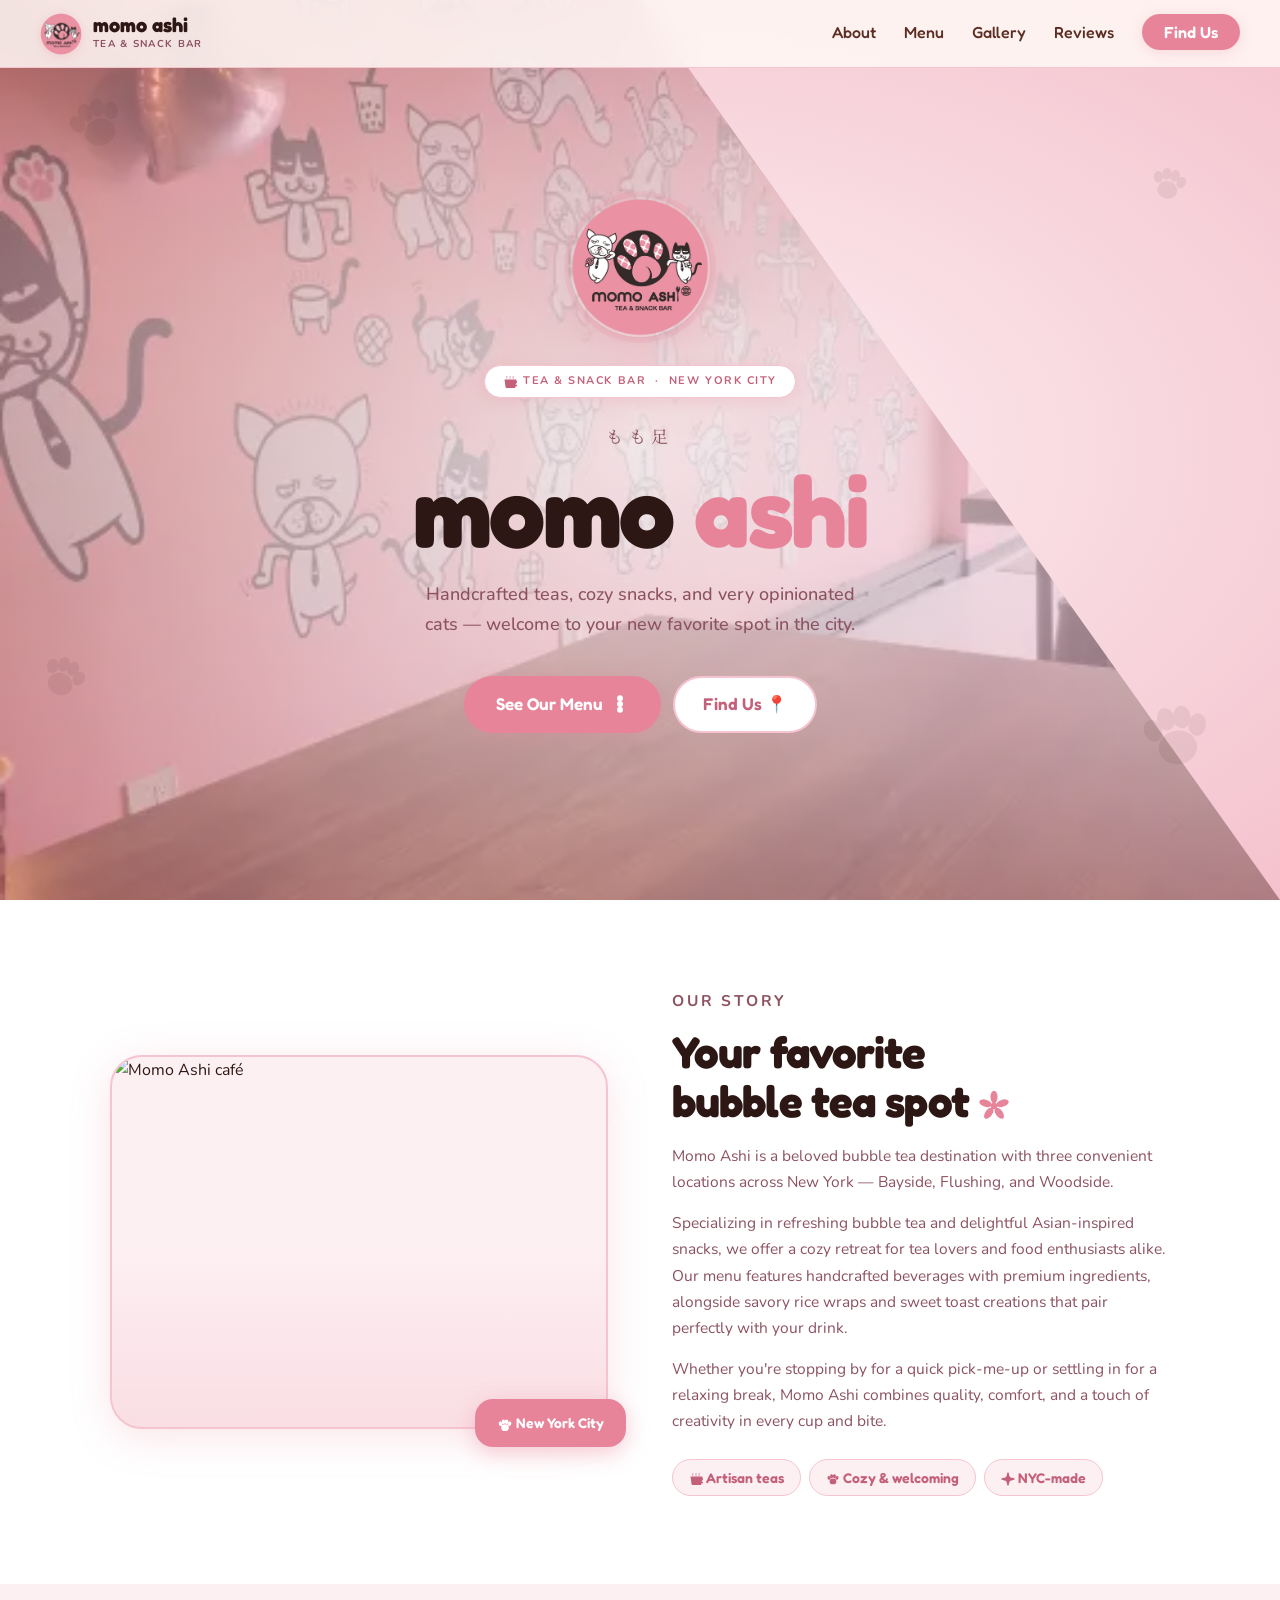
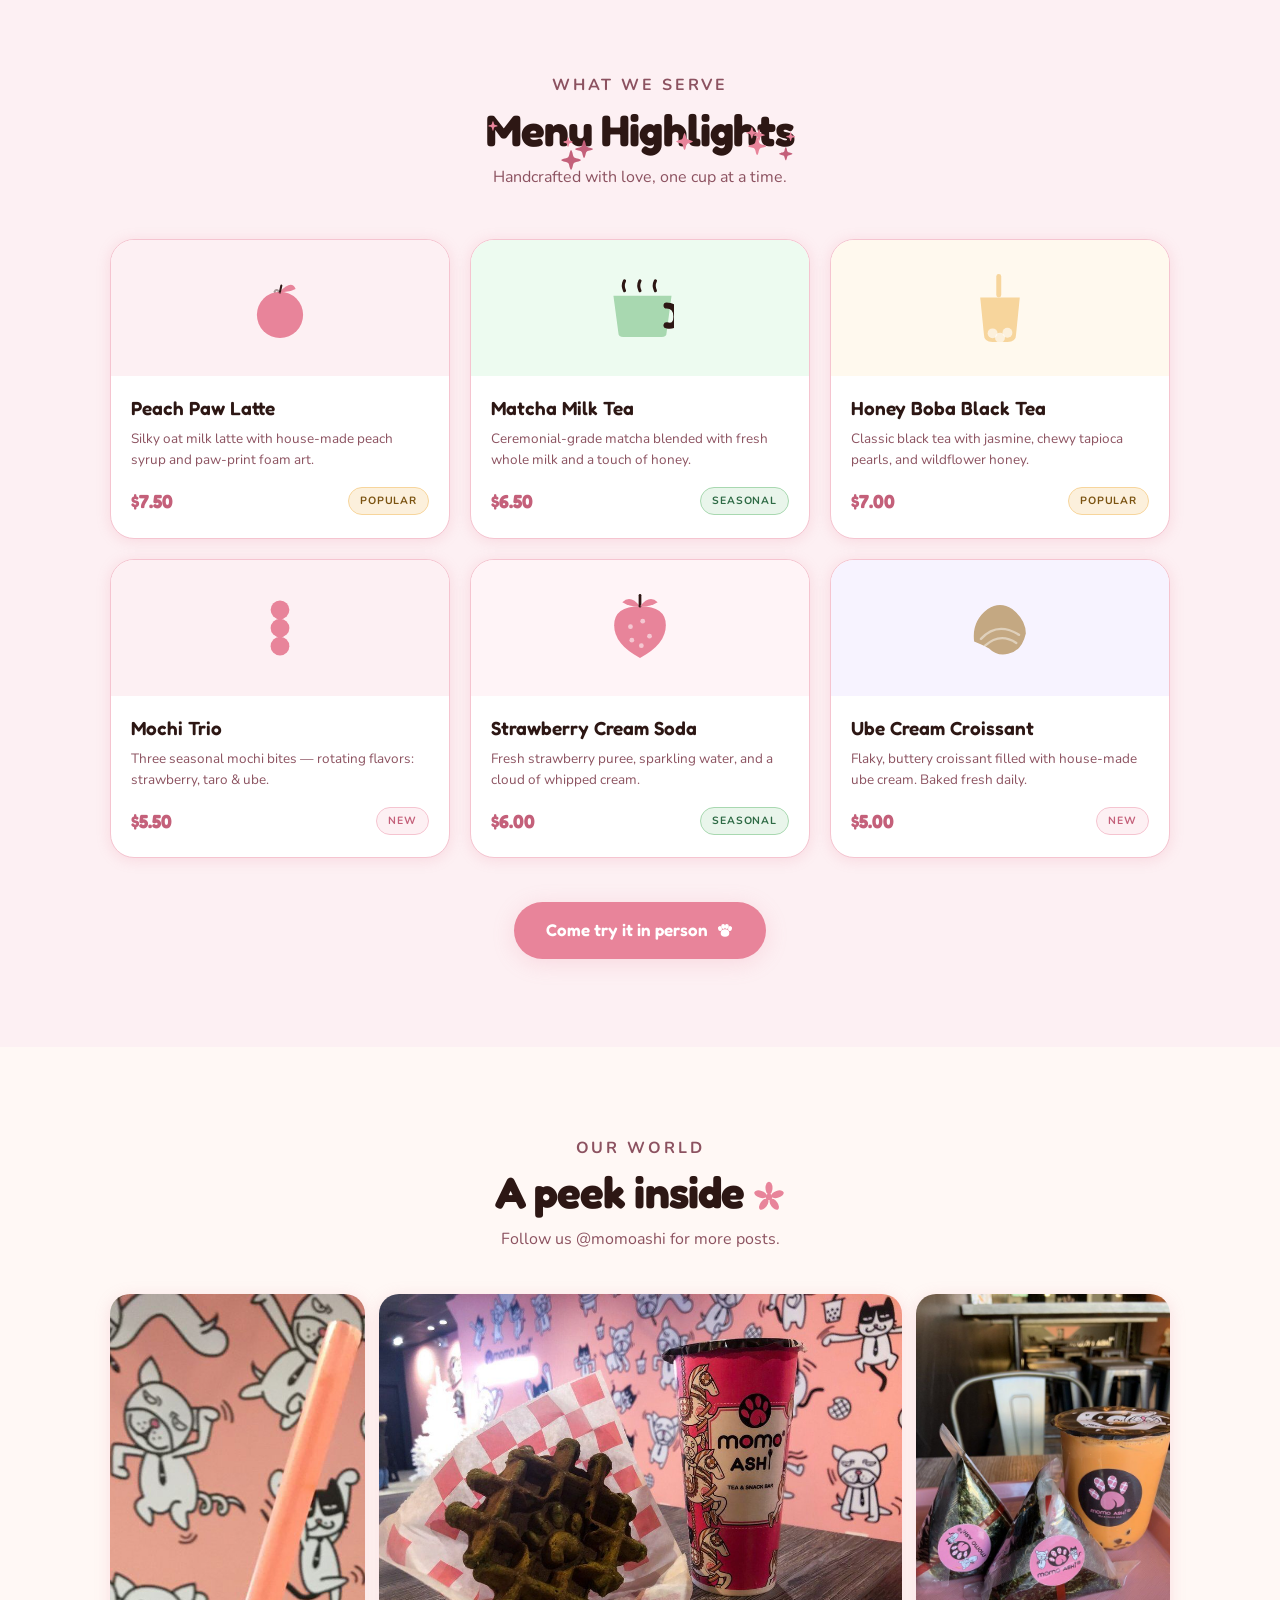
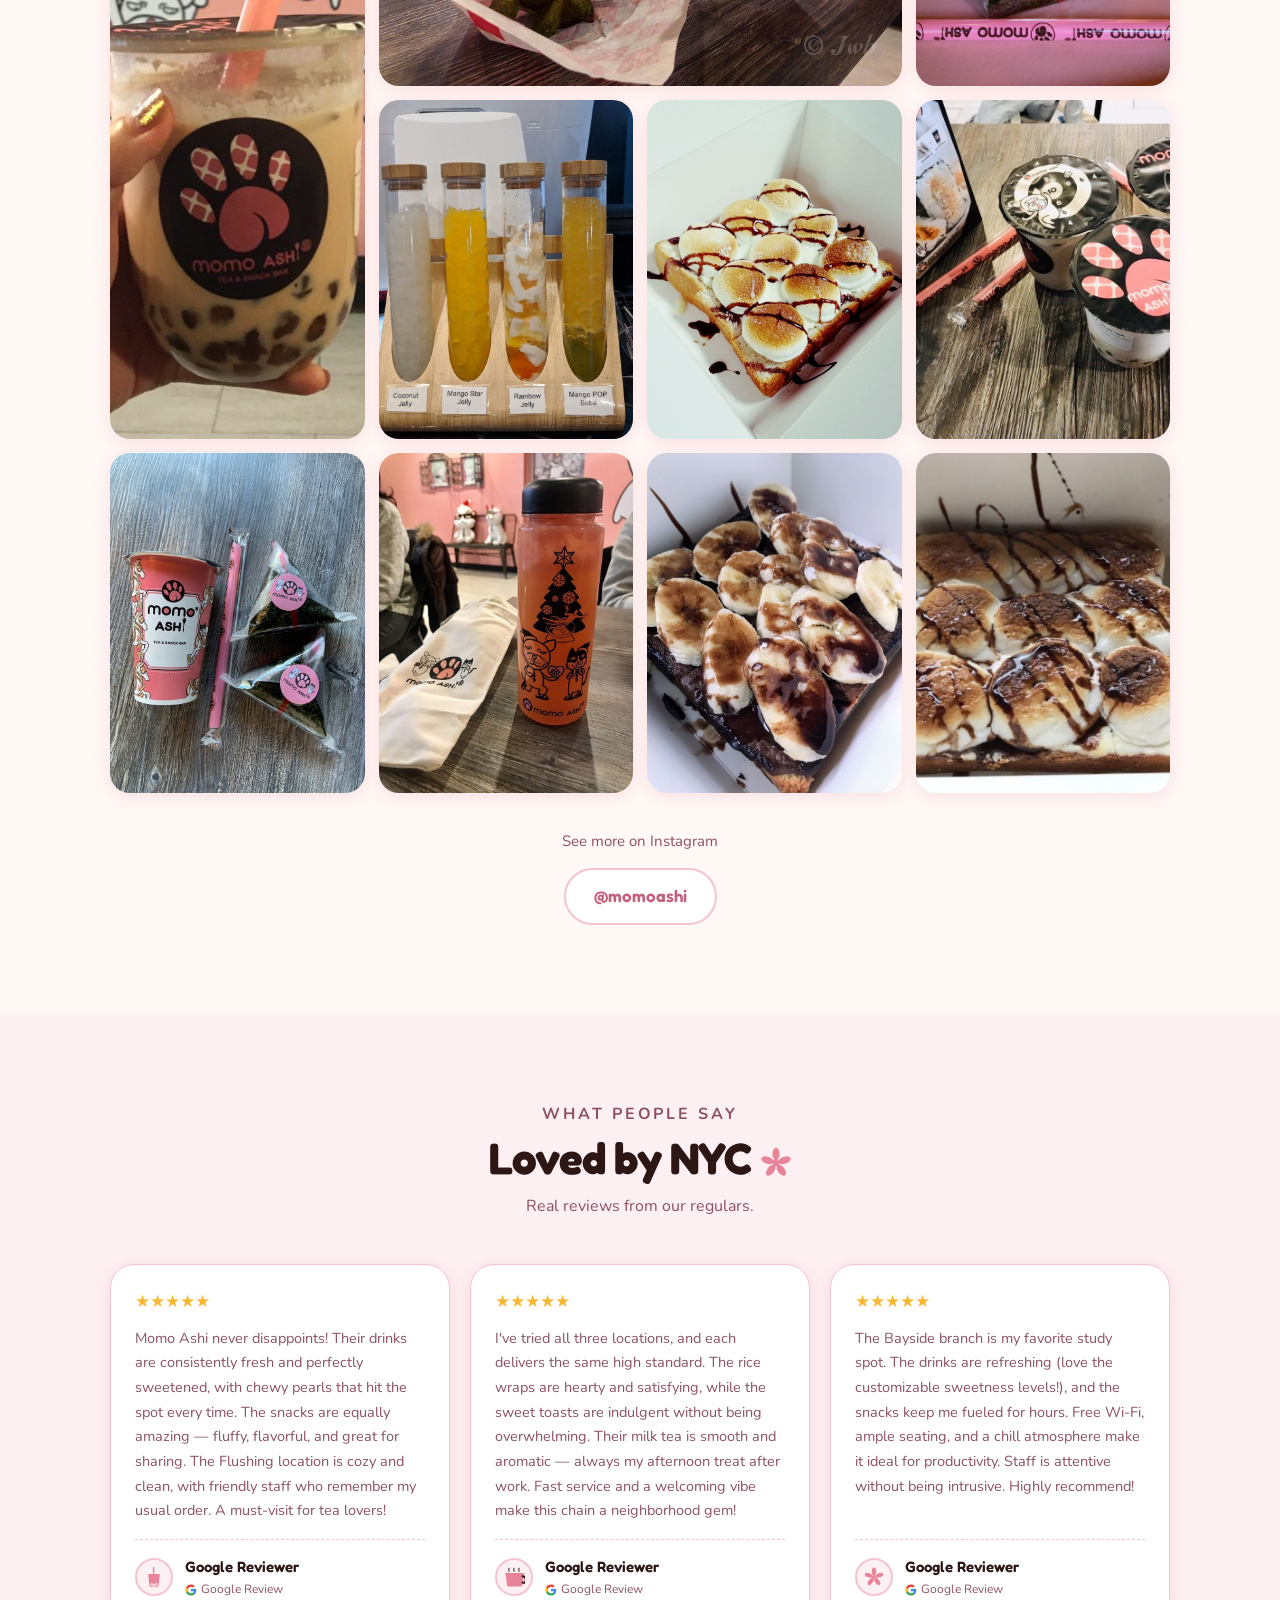
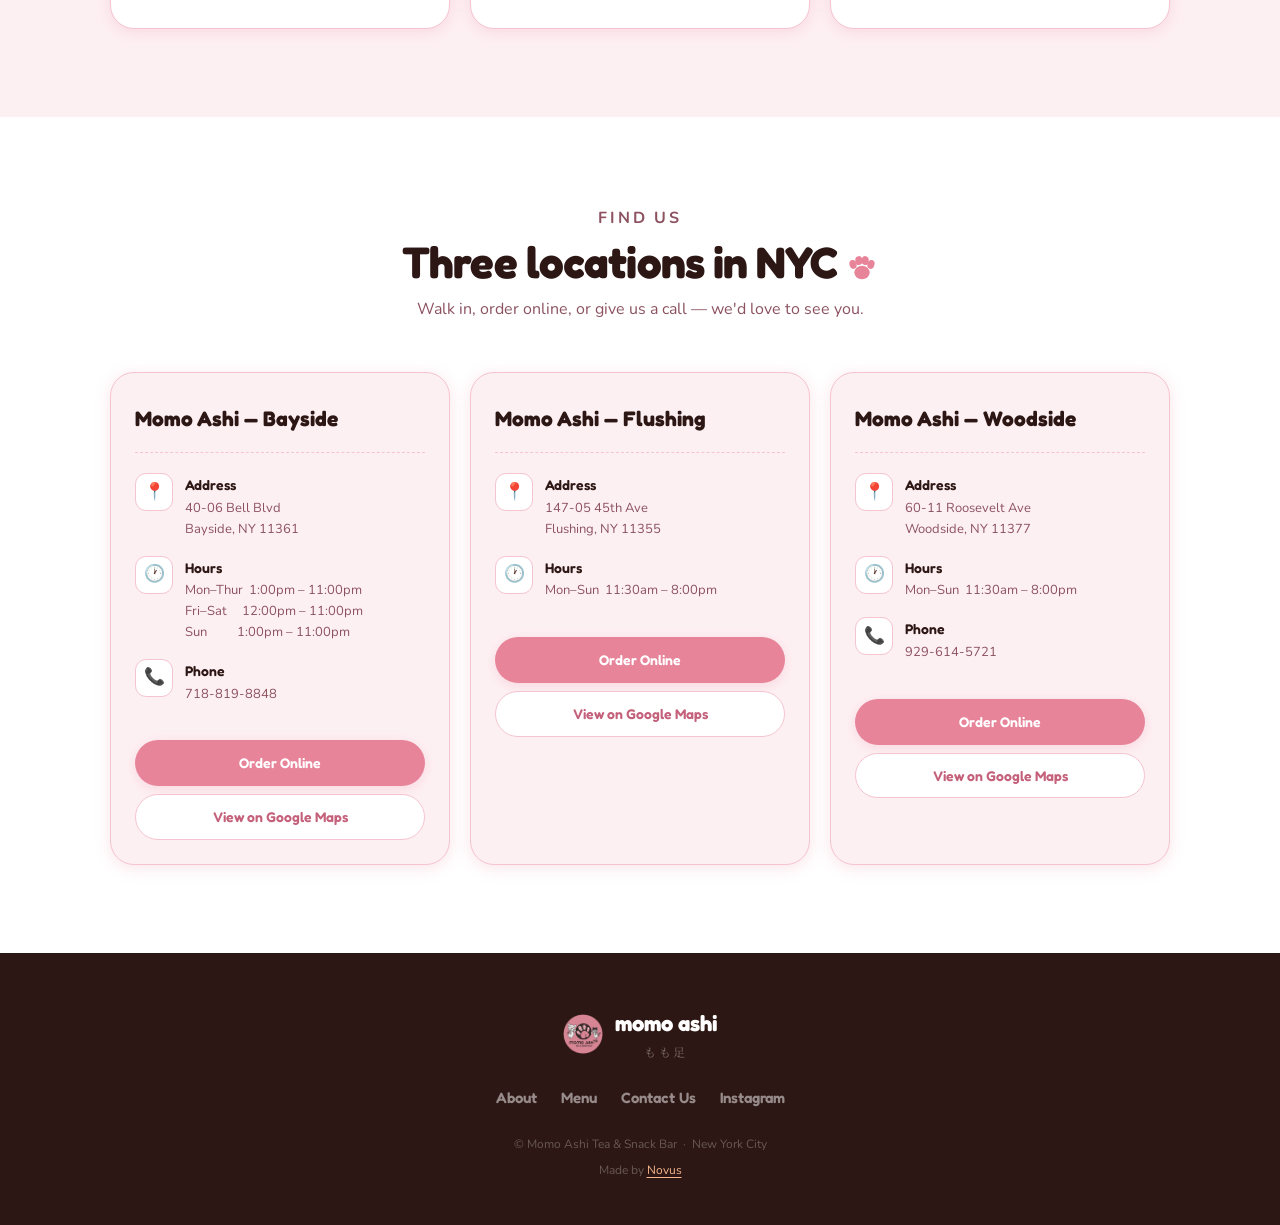
==== index.html @ 322b9973 "fix(footer): add credit to novus" ====
<!DOCTYPE html>
<html lang="en">
<head>
  <meta charset="UTF-8" />
  <meta name="viewport" content="width=device-width, initial-scale=1.0" />
  <title>Momo Ashi — Tea & Snack Bar · NYC</title>
  <link rel="icon" type="image/png" href="brand assets/momologo.png" />
  <link rel="preconnect" href="https://fonts.googleapis.com" />
  <link rel="preconnect" href="https://fonts.gstatic.com" crossorigin />
  <link href="https://fonts.googleapis.com/css2?family=Fredoka:wght@400;500;600;700&family=Nunito:ital,wght@0,400;0,500;0,600;0,700;1,400&family=Noto+Serif+JP:wght@400;700&display=swap" rel="stylesheet" />
  <style>
    :root {
      --pink:       #E8849A;
      --pink-light: #F5C4D0;
      --pink-pale:  #FDF0F3;
      --pink-deep:  #C4607A;
      --brown:      #2D1714;
      --brown-mid:  #5C2E24;
      --cream:      #FFF8F5;
      --white:      #FFFFFF;
      --text:       #2D1714;
      --text-muted: #8C5260;
      --matcha:     #A8D8B0;
      --honey:      #F7D59C;
      --shadow-pink: rgba(232,132,154,0.22);
    }

    *, *::before, *::after { box-sizing: border-box; margin: 0; padding: 0; }
    html { scroll-behavior: smooth; }

    body {
      font-family: 'Nunito', sans-serif;
      background: var(--cream);
      color: var(--text);
      font-size: 16px;
      line-height: 1.7;
      overflow-x: hidden;
    }

    /* ─── NAV ────────────────────────────────────── */
    nav {
      position: fixed;
      top: 0; left: 0; right: 0;
      z-index: 100;
      height: 68px;
      padding: 0 40px;
      display: flex;
      align-items: center;
      justify-content: space-between;
      background: rgba(255,248,245,0.86);
      backdrop-filter: blur(14px);
      -webkit-backdrop-filter: blur(14px);
      border-bottom: 1.5px solid var(--pink-light);
    }

    .nav-logo {
      display: flex;
      align-items: center;
      gap: 11px;
      text-decoration: none;
    }
    .nav-logo img {
      width: 42px; height: 42px;
      border-radius: 50%;
      object-fit: cover;
      box-shadow: 0 2px 10px var(--shadow-pink);
    }
    .nav-logo-text {
      font-family: 'Fredoka', sans-serif;
      font-size: 20px; font-weight: 700;
      color: var(--brown);
      line-height: 1.1;
    }
    .nav-logo-sub {
      font-size: 10px; font-weight: 700;
      letter-spacing: 0.13em;
      text-transform: uppercase;
      color: var(--text-muted);
    }

    .nav-links {
      display: flex; align-items: center;
      gap: 28px; list-style: none;
    }
    .nav-links a {
      font-family: 'Fredoka', sans-serif;
      font-size: 16px; font-weight: 500;
      color: var(--brown-mid);
      text-decoration: none;
      transition: color 0.18s ease;
    }
    .nav-links a:hover { color: var(--pink-deep); }
    .nav-links a:focus-visible { outline: 2px solid var(--pink); outline-offset: 3px; border-radius: 4px; }

    .nav-cta {
      background: var(--pink) !important;
      color: white !important;
      padding: 8px 22px;
      border-radius: 100px;
      font-weight: 600 !important;
      box-shadow: 0 3px 14px var(--shadow-pink);
      transition: background 0.18s ease, transform 0.18s cubic-bezier(0.34,1.56,0.64,1), box-shadow 0.18s ease !important;
    }
    .nav-cta:hover {
      background: var(--pink-deep) !important;
      transform: translateY(-1px);
      box-shadow: 0 6px 20px rgba(196,96,122,0.3) !important;
    }
    .nav-cta:active { transform: translateY(0) !important; }

    /* ─── HERO ───────────────────────────────────── */
    .hero {
      min-height: 100vh;
      display: flex; flex-direction: column;
      align-items: center; justify-content: center;
      text-align: center;
      position: relative; overflow: hidden;
      padding: 120px 32px 90px;
      background: var(--pink-pale);
    }

    /* Wallpaper — left diagonal half */
    .hero-bg {
      position: absolute; inset: 0;
      background: url('wallpaper.webp') center center / cover no-repeat;
      clip-path: polygon(0 0, 50% 0, 100% 100%, 0 100%);
      pointer-events: none;
    }

    /* Pink overlay so text stays readable */
    .hero-overlay {
      position: absolute; inset: 0;
      background: radial-gradient(ellipse 80% 70% at 50% 50%, rgba(253,240,243,0.80) 0%, rgba(232,132,154,0.45) 100%);
      pointer-events: none;
    }

    .paw-deco {
      position: absolute;
      user-select: none; pointer-events: none;
      opacity: 0.07;
    }
    .paw-deco svg { display: block; }
    .paw-1 { top: 10%; left: 5%;  transform: rotate(-22deg); width: 64px; height: 64px; }
    .paw-2 { top: 18%; right: 7%; transform: rotate(14deg);  width: 42px; height: 42px; }
    .paw-3 { bottom: 14%; right: 5%; transform: rotate(-8deg); width: 80px; height: 80px; }
    .paw-4 { bottom: 22%; left: 3%; transform: rotate(26deg); width: 52px; height: 52px; }

    .ico { display: inline-block; vertical-align: middle; flex-shrink: 0; }

    .hero-logo {
      width: 140px; height: 140px;
      border-radius: 50%;
      object-fit: cover;
      margin-bottom: 28px;
      position: relative; z-index: 1;
      box-shadow:
        0 0 0 6px rgba(232,132,154,0.15),
        0 12px 40px rgba(232,132,154,0.3),
        0 2px 8px rgba(45,23,20,0.06);
      animation: float 4.5s ease-in-out infinite;
    }
    @keyframes float {
      0%,100% { transform: translateY(0); }
      50%      { transform: translateY(-9px); }
    }

    .hero-badge {
      display: inline-flex; align-items: center; gap: 6px;
      background: white;
      border: 1.5px solid var(--pink-light);
      border-radius: 100px;
      padding: 6px 18px;
      font-size: 11px; font-weight: 700;
      letter-spacing: 0.14em; text-transform: uppercase;
      color: var(--pink-deep);
      margin-bottom: 24px;
      position: relative; z-index: 1;
      box-shadow: 0 2px 14px var(--shadow-pink);
    }

    .hero-jp {
      font-family: 'Noto Serif JP', serif;
      font-size: 17px; letter-spacing: 0.32em;
      color: var(--text-muted);
      margin-bottom: 10px;
      position: relative; z-index: 1;
    }

    .hero h1 {
      font-family: 'Fredoka', sans-serif;
      font-size: clamp(56px, 10vw, 100px);
      font-weight: 700;
      letter-spacing: -0.025em;
      line-height: 1;
      color: var(--brown);
      margin-bottom: 18px;
      position: relative; z-index: 1;
    }
    .hero h1 em { font-style: normal; color: var(--pink); }

    .hero-desc {
      font-size: 18px; font-weight: 500;
      color: var(--text-muted);
      max-width: 460px;
      margin: 0 auto 36px;
      position: relative; z-index: 1;
    }

    .hero-actions {
      display: flex; gap: 12px; flex-wrap: wrap;
      justify-content: center;
      position: relative; z-index: 1;
    }

    /* ─── BUTTONS ────────────────────────────────── */
    .btn-primary {
      display: inline-flex; align-items: center; gap: 8px;
      background: var(--pink); color: white;
      font-family: 'Fredoka', sans-serif;
      font-size: 17px; font-weight: 600;
      border: none; border-radius: 100px;
      padding: 14px 32px;
      text-decoration: none; cursor: pointer;
      box-shadow: 0 4px 22px var(--shadow-pink);
      transition: background 0.18s ease, transform 0.2s cubic-bezier(0.34,1.56,0.64,1), box-shadow 0.18s ease;
    }
    .btn-primary:hover {
      background: var(--pink-deep);
      transform: translateY(-2px);
      box-shadow: 0 8px 28px rgba(196,96,122,0.32);
    }
    .btn-primary:active { transform: translateY(0); }
    .btn-primary:focus-visible { outline: 2px solid var(--pink-deep); outline-offset: 3px; }

    .btn-outline {
      display: inline-flex; align-items: center; gap: 8px;
      background: white; color: var(--pink-deep);
      font-family: 'Fredoka', sans-serif;
      font-size: 17px; font-weight: 600;
      border: 2px solid var(--pink-light);
      border-radius: 100px;
      padding: 12px 28px;
      text-decoration: none; cursor: pointer;
      transition: border-color 0.18s ease, transform 0.2s cubic-bezier(0.34,1.56,0.64,1), box-shadow 0.18s ease;
    }
    .btn-outline:hover {
      border-color: var(--pink);
      transform: translateY(-2px);
      box-shadow: 0 4px 16px var(--shadow-pink);
    }
    .btn-outline:active { transform: translateY(0); }
    .btn-outline:focus-visible { outline: 2px solid var(--pink); outline-offset: 3px; }

    /* ─── SECTION BASE ───────────────────────────── */
    section { padding: 88px 32px; }
    .section-inner { max-width: 1060px; margin: 0 auto; }

    .section-label {
      font-size: 11px; font-weight: 700;
      letter-spacing: 0.18em; text-transform: uppercase;
      color: var(--pink-deep);
      margin-bottom: 6px;
    }
    .section-title {
      font-family: 'Fredoka', sans-serif;
      font-size: clamp(30px, 4.5vw, 44px);
      font-weight: 700;
      letter-spacing: -0.02em;
      line-height: 1.1;
      color: var(--brown);
    }

    /* ─── ABOUT ──────────────────────────────────── */
    #about { background: white; }

    .about-grid {
      display: grid;
      grid-template-columns: 1fr 1fr;
      gap: 64px;
      align-items: center;
    }

    .about-visual { position: relative; }
    .about-img-wrap {
      border-radius: 32px;
      overflow: hidden;
      aspect-ratio: 4 / 3;
      border: 2px solid var(--pink-light);
      background: var(--pink-pale);
      box-shadow: 0 8px 40px var(--shadow-pink);
      position: relative;
    }
    .about-img-wrap img {
      width: 100%; height: 100%;
      object-fit: cover;
      display: block;
    }
    /* color treatment overlay */
    .about-img-wrap::after {
      content: '';
      position: absolute; inset: 0;
      background: linear-gradient(to top, rgba(232,132,154,0.15), transparent 50%);
      mix-blend-mode: multiply;
      pointer-events: none;
    }
    .about-badge {
      position: absolute;
      bottom: -18px; right: -18px;
      background: var(--pink);
      color: white;
      font-family: 'Fredoka', sans-serif;
      font-size: 14px; font-weight: 600;
      padding: 12px 22px;
      border-radius: 18px;
      box-shadow: 0 6px 22px rgba(232,132,154,0.4);
      white-space: nowrap;
      z-index: 1;
    }

    .about-text { }
    .about-text .section-title { margin: 8px 0 18px; }
    .about-text p {
      font-size: 15.5px;
      color: var(--text-muted);
      margin-bottom: 14px;
    }

    .about-tags {
      display: flex; flex-wrap: wrap; gap: 8px;
      margin-top: 24px;
    }
    .tag {
      background: var(--pink-pale);
      border: 1.5px solid var(--pink-light);
      border-radius: 100px;
      padding: 6px 16px;
      font-family: 'Fredoka', sans-serif;
      font-size: 14px; font-weight: 600;
      color: var(--pink-deep);
      transition: background 0.15s ease, transform 0.15s ease;
      cursor: default;
    }
    .tag:hover { background: var(--pink-light); transform: translateY(-1px); }

    /* ─── MENU ───────────────────────────────────── */
    #menu { background: var(--pink-pale); }

    .menu-header {
      text-align: center;
      margin-bottom: 48px;
    }
    .menu-header .section-title { margin: 6px 0 10px; }
    .menu-header p { font-size: 16px; color: var(--text-muted); }

    .menu-grid {
      display: grid;
      grid-template-columns: repeat(auto-fill, minmax(268px, 1fr));
      gap: 20px;
    }

    .menu-card {
      background: white;
      border-radius: 24px;
      border: 1.5px solid var(--pink-light);
      overflow: hidden;
      box-shadow: 0 2px 14px var(--shadow-pink);
      transition: transform 0.22s cubic-bezier(0.34,1.56,0.64,1), box-shadow 0.22s ease;
    }
    .menu-card:hover {
      transform: translateY(-5px);
      box-shadow: 0 14px 36px rgba(196,96,122,0.18);
    }

    .menu-card-img {
      height: 136px;
      display: flex; align-items: center; justify-content: center;
      font-size: 62px;
    }

    .menu-card-body { padding: 16px 20px 20px; }
    .menu-card-name {
      font-family: 'Fredoka', sans-serif;
      font-size: 19px; font-weight: 600;
      color: var(--brown);
      margin-bottom: 5px;
    }
    .menu-card-desc {
      font-size: 13.5px;
      color: var(--text-muted);
      line-height: 1.55;
      margin-bottom: 14px;
    }
    .menu-card-footer {
      display: flex; align-items: center; justify-content: space-between;
    }
    .menu-card-price {
      font-family: 'Fredoka', sans-serif;
      font-size: 19px; font-weight: 700;
      color: var(--pink-deep);
    }
    .chip {
      font-size: 10.5px; font-weight: 700;
      letter-spacing: 0.08em; text-transform: uppercase;
      padding: 4px 11px;
      border-radius: 100px;
    }
    .chip-popular {
      background: rgba(247,213,156,0.35);
      color: #7a5210;
      border: 1px solid var(--honey);
    }
    .chip-seasonal {
      background: rgba(168,216,176,0.25);
      color: #2e6a45;
      border: 1px solid var(--matcha);
    }
    .chip-new {
      background: rgba(232,132,154,0.12);
      color: var(--pink-deep);
      border: 1px solid var(--pink-light);
    }

    .menu-cta { text-align: center; margin-top: 44px; }

    /* ─── GALLERY ───────────────────────────────────── */
    #gallery { background: var(--cream); }

    .gallery-header {
      text-align: center;
      margin-bottom: 40px;
    }
    .gallery-header .section-title { margin: 6px 0 10px; }
    .gallery-header p { font-size: 16px; color: var(--text-muted); }

    .gallery-grid {
      display: grid;
      grid-template-columns: repeat(4, 1fr);
      grid-template-rows: auto;
      gap: 14px;
    }

    .gallery-item {
      border-radius: 20px;
      overflow: hidden;
      position: relative;
      cursor: pointer;
      box-shadow: 0 3px 16px var(--shadow-pink);
      transition: transform 0.22s cubic-bezier(0.34,1.56,0.64,1), box-shadow 0.22s ease;
    }
    .gallery-item:hover {
      transform: translateY(-4px) scale(1.01);
      box-shadow: 0 12px 36px rgba(196,96,122,0.2);
    }
    .gallery-item:focus-visible {
      outline: 3px solid var(--pink);
      outline-offset: 3px;
    }

    /* spanning variants */
    .gallery-item.tall  { grid-row: span 2; }
    .gallery-item.wide  { grid-column: span 2; }

    .gallery-item img {
      width: 100%; height: 100%;
      object-fit: cover;
      display: block;
      transition: transform 0.4s ease;
    }
    .gallery-item:hover img { transform: scale(1.04); }

    /* gradient + label overlay */
    .gallery-item::after {
      content: attr(data-label);
      position: absolute;
      inset: 0;
      background: linear-gradient(to top, rgba(45,23,20,0.55) 0%, transparent 55%);
      display: flex;
      align-items: flex-end;
      padding: 16px 18px;
      font-family: 'Fredoka', sans-serif;
      font-size: 15px;
      font-weight: 600;
      color: white;
      opacity: 0;
      transition: opacity 0.22s ease;
    }
    .gallery-item:hover::after { opacity: 1; }

    .gallery-ig {
      text-align: center;
      margin-top: 36px;
    }
    .gallery-ig p {
      font-size: 15px;
      color: var(--text-muted);
      margin-bottom: 14px;
    }

    /* ─── REVIEWS ───────────────────────────────────── */
    #reviews { background: var(--pink-pale); }

    .reviews-header {
      text-align: center;
      margin-bottom: 44px;
    }
    .reviews-header .section-title { margin: 6px 0 10px; }
    .reviews-header p { font-size: 16px; color: var(--text-muted); }

    .reviews-grid {
      display: grid;
      grid-template-columns: repeat(3, 1fr);
      gap: 20px;
    }

    .review-card {
      background: white;
      border: 1.5px solid var(--pink-light);
      border-radius: 24px;
      padding: 28px 24px;
      display: flex; flex-direction: column; gap: 16px;
      box-shadow: 0 3px 16px var(--shadow-pink);
      transition: transform 0.22s cubic-bezier(0.34,1.56,0.64,1), box-shadow 0.22s ease;
    }
    .review-card:hover {
      transform: translateY(-4px);
      box-shadow: 0 12px 32px rgba(196,96,122,0.16);
    }

    .review-stars {
      display: flex; gap: 3px;
      color: #F7B731;
      font-size: 17px;
      line-height: 1;
    }

    .review-text {
      font-size: 14.5px;
      color: var(--text-muted);
      line-height: 1.7;
      flex: 1;
    }

    .review-footer {
      display: flex; align-items: center; gap: 12px;
      padding-top: 14px;
      border-top: 1.5px dashed var(--pink-light);
    }
    .review-avatar {
      width: 38px; height: 38px;
      border-radius: 50%;
      background: var(--pink-pale);
      border: 2px solid var(--pink-light);
      display: flex; align-items: center; justify-content: center;
      font-size: 17px;
      flex-shrink: 0;
    }
    .review-name {
      font-family: 'Fredoka', sans-serif;
      font-size: 15px; font-weight: 600;
      color: var(--brown);
    }
    .review-source {
      font-size: 12px;
      color: var(--text-muted);
      display: flex; align-items: center; gap: 4px;
    }
    .review-source svg {
      width: 12px; height: 12px;
      flex-shrink: 0;
    }

    /* ─── CONTACT ────────────────────────────────── */
    #contact { background: white; }

    .contact-header {
      text-align: center;
      margin-bottom: 48px;
    }
    .contact-header .section-title { margin: 6px 0 10px; }
    .contact-header p { font-size: 16px; color: var(--text-muted); }

    .locations-grid {
      display: grid;
      grid-template-columns: repeat(3, 1fr);
      gap: 20px;
    }

    .location-card {
      background: var(--pink-pale);
      border: 1.5px solid var(--pink-light);
      border-radius: 24px;
      padding: 28px 24px 24px;
      display: flex; flex-direction: column;
      gap: 0;
      box-shadow: 0 3px 16px var(--shadow-pink);
      transition: transform 0.22s cubic-bezier(0.34,1.56,0.64,1), box-shadow 0.22s ease;
    }
    .location-card:hover {
      transform: translateY(-4px);
      box-shadow: 0 12px 32px rgba(196,96,122,0.18);
    }

    .location-name {
      font-family: 'Fredoka', sans-serif;
      font-size: 21px; font-weight: 700;
      color: var(--brown);
      margin-bottom: 20px;
      padding-bottom: 16px;
      border-bottom: 1.5px dashed var(--pink-light);
    }

    .info-block {
      display: flex; gap: 12px;
      margin-bottom: 16px;
    }
    .info-icon {
      width: 38px; height: 38px;
      background: white;
      border: 1.5px solid var(--pink-light);
      border-radius: 11px;
      display: flex; align-items: center; justify-content: center;
      font-size: 17px;
      flex-shrink: 0;
    }
    .info-label {
      font-family: 'Fredoka', sans-serif;
      font-size: 14px; font-weight: 600;
      color: var(--brown);
      margin-bottom: 1px;
    }
    .info-detail {
      font-size: 13px;
      color: var(--text-muted);
      line-height: 1.6;
    }

    .location-actions {
      display: flex; flex-direction: column;
      gap: 8px;
      margin-top: 20px;
    }
    .btn-location-primary {
      display: flex; align-items: center; justify-content: center; gap: 6px;
      background: var(--pink); color: white;
      font-family: 'Fredoka', sans-serif;
      font-size: 14px; font-weight: 600;
      border: none; border-radius: 100px;
      padding: 11px 20px;
      text-decoration: none; cursor: pointer;
      box-shadow: 0 3px 12px var(--shadow-pink);
      transition: background 0.18s ease, transform 0.18s cubic-bezier(0.34,1.56,0.64,1);
    }
    .btn-location-primary:hover { background: var(--pink-deep); transform: translateY(-1px); }
    .btn-location-primary:active { transform: translateY(0); }
    .btn-location-secondary {
      display: flex; align-items: center; justify-content: center; gap: 6px;
      background: white; color: var(--pink-deep);
      font-family: 'Fredoka', sans-serif;
      font-size: 14px; font-weight: 600;
      border: 1.5px solid var(--pink-light);
      border-radius: 100px;
      padding: 10px 20px;
      text-decoration: none; cursor: pointer;
      transition: border-color 0.18s ease, transform 0.18s cubic-bezier(0.34,1.56,0.64,1);
    }
    .btn-location-secondary:hover { border-color: var(--pink); transform: translateY(-1px); }
    .btn-location-secondary:active { transform: translateY(0); }

    /* ─── FOOTER ─────────────────────────────────── */
    footer {
      background: var(--brown);
      padding: 52px 32px 44px;
    }
    .footer-inner {
      max-width: 1060px; margin: 0 auto;
      display: flex; flex-direction: column;
      align-items: center; gap: 22px;
      text-align: center;
    }
    .footer-logo {
      display: flex; align-items: center; gap: 12px;
    }
    .footer-logo img {
      width: 40px; height: 40px;
      border-radius: 50%; object-fit: cover;
      opacity: 0.9;
    }
    .footer-name {
      font-family: 'Fredoka', sans-serif;
      font-size: 22px; font-weight: 700;
      color: white;
    }
    .footer-jp {
      font-family: 'Noto Serif JP', serif;
      font-size: 12px; letter-spacing: 0.2em;
      color: rgba(255,255,255,0.35);
    }
    .footer-links {
      display: flex; gap: 24px; list-style: none;
    }
    .footer-links a {
      font-family: 'Fredoka', sans-serif;
      font-size: 15px; font-weight: 600;
      color: rgba(255,255,255,0.5);
      text-decoration: none;
      transition: color 0.15s ease;
    }
    .footer-links a:hover { color: var(--pink-light); }
    .footer-links a:focus-visible { outline: 2px solid var(--pink-light); outline-offset: 3px; border-radius: 3px; }
    .footer-copy {
      font-size: 12px;
      color: rgba(255,255,255,0.28);
    }

    /* ─── RESPONSIVE ─────────────────────────────── */
    @media (max-width: 800px) {
      nav { padding: 0 20px; }
      .nav-links li:not(:last-child) { display: none; }

      .about-grid { grid-template-columns: 1fr; }
      .locations-grid { grid-template-columns: 1fr; }

      .about-visual { order: -1; }
      .about-badge { bottom: -12px; right: -8px; }

      section { padding: 64px 20px; }
      .hero { padding: 100px 20px 64px; }

      .menu-grid { grid-template-columns: 1fr 1fr; }
      .reviews-grid { grid-template-columns: 1fr; }
      .locations-grid { grid-template-columns: 1fr; }
      .gallery-grid { grid-template-columns: 1fr 1fr; }
      .gallery-item.tall  { grid-row: span 1; }
      .gallery-item.wide  { grid-column: span 2; }
    }
    @media (max-width: 480px) {
      .menu-grid { grid-template-columns: 1fr; }
      .hero-logo { width: 110px; height: 110px; }
    }

    /* ─── SPARKLES ───────────────────────────────────── */
    .sparkles-text {
      position: relative;
      display: inline-block;
    }
    .sparkle-svg {
      position: absolute;
      pointer-events: none;
      z-index: 20;
      animation: sparkle-anim 0.8s ease-in-out infinite;
    }
    @keyframes sparkle-anim {
      0%   { opacity: 0; transform: scale(0) rotate(75deg); }
      40%  { opacity: 1; transform: scale(1) rotate(120deg); }
      100% { opacity: 0; transform: scale(0) rotate(150deg); }
    }

    /* ─── LIGHTBOX ───────────────────────────────────── */
    .lightbox {
      position: fixed; inset: 0;
      z-index: 999;
      display: flex; align-items: center; justify-content: center;
      background: rgba(232,132,154,0.55);
      backdrop-filter: blur(8px);
      -webkit-backdrop-filter: blur(8px);
      opacity: 0;
      pointer-events: none;
      transition: opacity 0.25s ease;
    }
    .lightbox.open {
      opacity: 1;
      pointer-events: all;
    }
    .lightbox-img {
      max-width: min(90vw, 900px);
      max-height: 88vh;
      border-radius: 20px;
      object-fit: contain;
      box-shadow: 0 24px 80px rgba(0,0,0,0.5);
      transform: scale(0.92);
      transition: transform 0.28s cubic-bezier(0.34,1.56,0.64,1);
    }
    .lightbox.open .lightbox-img {
      transform: scale(1);
    }
    .lightbox-close {
      position: absolute;
      top: 20px; right: 24px;
      width: 44px; height: 44px;
      border-radius: 50%;
      background: rgba(255,255,255,0.15);
      border: 1.5px solid rgba(255,255,255,0.25);
      color: white;
      font-size: 22px;
      line-height: 1;
      display: flex; align-items: center; justify-content: center;
      cursor: pointer;
      transition: background 0.15s ease, transform 0.15s ease;
    }
    .lightbox-close:hover { background: rgba(255,255,255,0.28); transform: scale(1.1); }

    .lightbox-caption {
      position: absolute;
      bottom: 28px;
      left: 50%; transform: translateX(-50%);
      font-family: 'Fredoka', sans-serif;
      font-size: 16px; font-weight: 600;
      color: rgba(255,255,255,0.85);
      background: rgba(196,96,122,0.6);
      padding: 7px 20px;
      border-radius: 100px;
      white-space: nowrap;
    }

    /* make gallery cursor a zoom pointer */
    .gallery-item { cursor: zoom-in; }
  </style>
</head>
<body>

  <!-- ── SVG SYMBOLS ──────────────────────────────── -->
  <svg style="display:none" xmlns="http://www.w3.org/2000/svg">
    <!-- Paw print: main pad + 4 toe beans -->
    <symbol id="i-paw" viewBox="0 0 100 100">
      <ellipse cx="50" cy="67" rx="24" ry="21"/>
      <ellipse cx="22" cy="42" rx="11" ry="14" transform="rotate(-15 22 42)"/>
      <ellipse cx="40" cy="30" rx="11" ry="14" transform="rotate(-5 40 30)"/>
      <ellipse cx="60" cy="30" rx="11" ry="14" transform="rotate(5 60 30)"/>
      <ellipse cx="78" cy="42" rx="11" ry="14" transform="rotate(15 78 42)"/>
    </symbol>
    <!-- Cherry blossom: 5 rounded petals + centre -->
    <symbol id="i-blossom" viewBox="0 0 100 100">
      <ellipse cx="50" cy="22" rx="11" ry="20"/>
      <ellipse cx="50" cy="22" rx="11" ry="20" transform="rotate(72 50 50)"/>
      <ellipse cx="50" cy="22" rx="11" ry="20" transform="rotate(144 50 50)"/>
      <ellipse cx="50" cy="22" rx="11" ry="20" transform="rotate(216 50 50)"/>
      <ellipse cx="50" cy="22" rx="11" ry="20" transform="rotate(288 50 50)"/>
      <circle cx="50" cy="50" r="10"/>
    </symbol>
    <!-- Tea mug: cup body + handle + steam wisps -->
    <symbol id="i-tea" viewBox="0 0 110 100">
      <path d="M30 22 Q26 14 30 6" fill="none" stroke="currentColor" stroke-width="5" stroke-linecap="round"/>
      <path d="M55 22 Q51 14 55 6" fill="none" stroke="currentColor" stroke-width="5" stroke-linecap="round"/>
      <path d="M80 22 Q76 14 80 6" fill="none" stroke="currentColor" stroke-width="5" stroke-linecap="round"/>
      <path d="M12 30 L20 90 Q20 97 28 97 L90 97 Q98 97 98 90 L106 30 Z"/>
      <path d="M98 46 Q114 46 114 64 Q114 82 98 78" fill="none" stroke="currentColor" stroke-width="10" stroke-linecap="round"/>
    </symbol>
    <!-- Bubble tea: tall cup + straw + pearls -->
    <symbol id="i-boba" viewBox="0 0 80 110">
      <rect x="34" y="0" width="8" height="38" rx="4"/>
      <path d="M8 38 L14 98 Q14 110 28 110 L52 110 Q66 110 66 98 L72 38 Z"/>
      <circle cx="28" cy="96" r="8" fill="white" opacity="0.65"/>
      <circle cx="40" cy="103" r="8" fill="white" opacity="0.65"/>
      <circle cx="52" cy="95" r="8" fill="white" opacity="0.65"/>
    </symbol>
    <!-- Peach: round fruit + leaf + stem -->
    <symbol id="i-peach" viewBox="0 0 100 100">
      <circle cx="50" cy="60" r="34"/>
      <path d="M50 28 Q45 20 42 26" fill="none" stroke="currentColor" stroke-width="3" stroke-linecap="round" opacity="0.4"/>
      <path d="M50 26 Q67 8 73 22 Q62 28 50 26Z"/>
      <line x1="50" y1="26" x2="52" y2="17" stroke="currentColor" stroke-width="3" stroke-linecap="round"/>
    </symbol>
    <!-- Mochi dango: 3 balls on a stick -->
    <symbol id="i-mochi" viewBox="0 0 100 110">
      <rect x="47" y="6" width="6" height="98" rx="3"/>
      <circle cx="50" cy="20" r="18"/>
      <circle cx="50" cy="55" r="18"/>
      <circle cx="50" cy="90" r="18"/>
    </symbol>
    <!-- Strawberry: heart body + leaves + seeds -->
    <symbol id="i-strawberry" viewBox="0 0 100 100">
      <path d="M50 94 Q12 74 12 46 Q12 18 50 18 Q88 18 88 46 Q88 74 50 94Z"/>
      <path d="M50 18 Q36 0 24 12 Q38 20 50 18Z"/>
      <line x1="50" y1="2" x2="50" y2="18" stroke="currentColor" stroke-width="4" stroke-linecap="round"/>
      <path d="M50 18 Q64 0 76 12 Q62 20 50 18Z"/>
      <circle cx="36" cy="48" r="3.5" fill="white" opacity="0.55"/>
      <circle cx="54" cy="40" r="3.5" fill="white" opacity="0.55"/>
      <circle cx="64" cy="62" r="3.5" fill="white" opacity="0.55"/>
      <circle cx="38" cy="68" r="3.5" fill="white" opacity="0.55"/>
      <circle cx="52" cy="76" r="3.5" fill="white" opacity="0.55"/>
    </symbol>
    <!-- Croissant: crescent body + flaky layers -->
    <symbol id="i-croissant" viewBox="0 0 100 100">
      <path d="M12 70 Q8 40 32 22 Q50 10 68 22 Q88 38 88 58 Q82 84 62 88 Q46 92 34 80 Q22 74 12 70Z"/>
      <path d="M22 66 Q46 40 78 60" fill="none" stroke="white" stroke-width="3.5" stroke-linecap="round" opacity="0.45"/>
      <path d="M28 76 Q50 56 74 72" fill="none" stroke="white" stroke-width="3.5" stroke-linecap="round" opacity="0.45"/>
    </symbol>
    <!-- 4-point sparkle star -->
    <symbol id="i-sparkle" viewBox="0 0 21 21">
      <path d="M9.82531 0.843845C10.0553 0.215178 10.9446 0.215178 11.1746 0.843845L11.8618 2.72026C12.4006 4.19229 12.3916 6.39157 13.5 7.5C14.6084 8.60843 16.8077 8.59935 18.2797 9.13822L20.1561 9.82534C20.7858 10.0553 20.7858 10.9447 20.1561 11.1747L18.2797 11.8618C16.8077 12.4007 14.6084 12.3916 13.5 13.5C12.3916 14.6084 12.4006 16.8077 11.8618 18.2798L11.1746 20.1562C10.9446 20.7858 10.0553 20.7858 9.82531 20.1562L9.13819 18.2798C8.59932 16.8077 8.60843 14.6084 7.5 13.5C6.39157 12.3916 4.19225 12.4007 2.72023 11.8618L0.843814 11.1747C0.215148 10.9447 0.215148 10.0553 0.843814 9.82534L2.72023 9.13822C4.19225 8.59935 6.39157 8.60843 7.5 7.5C8.60843 6.39157 8.59932 4.19229 9.13819 2.72026L9.82531 0.843845Z"/>
    </symbol>
  </svg>

  <!-- ── NAV ──────────────────────────────────────── -->
  <nav>
    <a href="#" class="nav-logo">
      <img src="brand assets/momologo.png" alt="Momo Ashi logo" />
      <div>
        <div class="nav-logo-text">momo ashi</div>
        <div class="nav-logo-sub">Tea &amp; Snack Bar</div>
      </div>
    </a>
    <ul class="nav-links">
      <li><a href="#about">About</a></li>
      <li><a href="#menu">Menu</a></li>
      <li><a href="#gallery">Gallery</a></li>
      <li><a href="#reviews">Reviews</a></li>
      <li><a href="#contact" class="nav-cta">Find Us</a></li>
    </ul>
  </nav>

  <!-- ── HERO ─────────────────────────────────────── -->
  <div class="hero">
    <div class="hero-bg"></div>
    <div class="hero-overlay"></div>
    <span class="paw-deco paw-1"><svg viewBox="0 0 100 100" fill="currentColor" aria-hidden="true"><use href="#i-paw"/></svg></span>
    <span class="paw-deco paw-2"><svg viewBox="0 0 100 100" fill="currentColor" aria-hidden="true"><use href="#i-paw"/></svg></span>
    <span class="paw-deco paw-3"><svg viewBox="0 0 100 100" fill="currentColor" aria-hidden="true"><use href="#i-paw"/></svg></span>
    <span class="paw-deco paw-4"><svg viewBox="0 0 100 100" fill="currentColor" aria-hidden="true"><use href="#i-paw"/></svg></span>

    <img src="brand assets/momologo.png" alt="Momo Ashi" class="hero-logo" />

    <div class="hero-badge"><svg class="ico" width="14" height="14" viewBox="0 0 110 100" fill="var(--pink-deep)" aria-hidden="true"><use href="#i-tea"/></svg> Tea &amp; Snack Bar &nbsp;&middot;&nbsp; New York City</div>
    <p class="hero-jp">もも足</p>
    <h1>momo <em>ashi</em></h1>
    <p class="hero-desc">
      Handcrafted teas, cozy snacks, and very opinionated cats —
      welcome to your new favorite spot in the city.
    </p>
    <div class="hero-actions">
      <a href="#menu" class="btn-primary">See Our Menu <svg class="ico" width="18" height="18" viewBox="0 0 100 110" fill="white" aria-hidden="true"><use href="#i-mochi"/></svg></a>
      <a href="#contact" class="btn-outline">Find Us 📍</a>
    </div>
  </div>

  <!-- ── ABOUT ─────────────────────────────────────── -->
  <section id="about">
    <div class="section-inner">
      <div class="about-grid">

        <div class="about-visual">
          <div class="about-img-wrap">
            <img
              src="https://placehold.co/720x540/FDF0F3/E8849A?text=momo+ashi"
              alt="Momo Ashi café"
            />
          </div>
          <div class="about-badge"><svg class="ico" width="16" height="16" viewBox="0 0 100 100" fill="white" aria-hidden="true"><use href="#i-paw"/></svg> New York City</div>
        </div>

        <div class="about-text">
          <p class="section-label">Our Story</p>
          <h2 class="section-title">Your favorite<br/>bubble tea spot <svg class="ico" width="32" height="32" viewBox="0 0 100 100" fill="var(--pink)" aria-hidden="true"><use href="#i-blossom"/></svg></h2>
          <p>
            Momo Ashi is a beloved bubble tea destination with three convenient
            locations across New York — Bayside, Flushing, and Woodside.
          </p>
          <p>
            Specializing in refreshing bubble tea and delightful Asian-inspired
            snacks, we offer a cozy retreat for tea lovers and food enthusiasts
            alike. Our menu features handcrafted beverages with premium
            ingredients, alongside savory rice wraps and sweet toast creations
            that pair perfectly with your drink.
          </p>
          <p>
            Whether you're stopping by for a quick pick-me-up or settling in for
            a relaxing break, Momo Ashi combines quality, comfort, and a touch of
            creativity in every cup and bite.
          </p>
          <div class="about-tags">
<span class="tag"><svg class="ico" width="14" height="14" viewBox="0 0 110 100" fill="var(--pink-deep)" aria-hidden="true"><use href="#i-tea"/></svg> Artisan teas</span>
            <span class="tag"><svg class="ico" width="14" height="14" viewBox="0 0 100 100" fill="var(--pink-deep)" aria-hidden="true"><use href="#i-paw"/></svg> Cozy &amp; welcoming</span>
            <span class="tag"><svg class="ico" width="14" height="14" viewBox="0 0 21 21" fill="var(--pink-deep)" aria-hidden="true"><use href="#i-sparkle"/></svg> NYC-made</span>
          </div>
        </div>

      </div>
    </div>
  </section>

  <!-- ── MENU ──────────────────────────────────────── -->
  <section id="menu">
    <div class="section-inner">

      <div class="menu-header">
        <p class="section-label">What We Serve</p>
        <h2 class="section-title"><span id="sparkles-title" class="sparkles-text">Menu Highlights</span></h2>
        <p>Handcrafted with love, one cup at a time.</p>
      </div>

      <div class="menu-grid">

        <div class="menu-card">
          <div class="menu-card-img" style="background:#FDF0F3;"><svg width="68" height="68" viewBox="0 0 100 100" fill="#E8849A" aria-hidden="true"><use href="#i-peach"/></svg></div>
          <div class="menu-card-body">
            <div class="menu-card-name">Peach Paw Latte</div>
            <div class="menu-card-desc">Silky oat milk latte with house-made peach syrup and paw-print foam art.</div>
            <div class="menu-card-footer">
              <span class="menu-card-price">$7.50</span>
              <span class="chip chip-popular">Popular</span>
            </div>
          </div>
        </div>

        <div class="menu-card">
          <div class="menu-card-img" style="background:#EDFBF0;"><svg width="68" height="68" viewBox="0 0 110 100" fill="#A8D8B0" aria-hidden="true"><use href="#i-tea"/></svg></div>
          <div class="menu-card-body">
            <div class="menu-card-name">Matcha Milk Tea</div>
            <div class="menu-card-desc">Ceremonial-grade matcha blended with fresh whole milk and a touch of honey.</div>
            <div class="menu-card-footer">
              <span class="menu-card-price">$6.50</span>
              <span class="chip chip-seasonal">Seasonal</span>
            </div>
          </div>
        </div>

        <div class="menu-card">
          <div class="menu-card-img" style="background:#FFF9EE;"><svg width="58" height="68" viewBox="0 0 80 110" fill="#F7D59C" aria-hidden="true"><use href="#i-boba"/></svg></div>
          <div class="menu-card-body">
            <div class="menu-card-name">Honey Boba Black Tea</div>
            <div class="menu-card-desc">Classic black tea with jasmine, chewy tapioca pearls, and wildflower honey.</div>
            <div class="menu-card-footer">
              <span class="menu-card-price">$7.00</span>
              <span class="chip chip-popular">Popular</span>
            </div>
          </div>
        </div>

        <div class="menu-card">
          <div class="menu-card-img" style="background:#FDF0F3;"><svg width="52" height="68" viewBox="0 0 100 110" fill="#E8849A" aria-hidden="true"><use href="#i-mochi"/></svg></div>
          <div class="menu-card-body">
            <div class="menu-card-name">Mochi Trio</div>
            <div class="menu-card-desc">Three seasonal mochi bites — rotating flavors: strawberry, taro &amp; ube.</div>
            <div class="menu-card-footer">
              <span class="menu-card-price">$5.50</span>
              <span class="chip chip-new">New</span>
            </div>
          </div>
        </div>

        <div class="menu-card">
          <div class="menu-card-img" style="background:#FFF4F7;"><svg width="68" height="68" viewBox="0 0 100 100" fill="#E8849A" aria-hidden="true"><use href="#i-strawberry"/></svg></div>
          <div class="menu-card-body">
            <div class="menu-card-name">Strawberry Cream Soda</div>
            <div class="menu-card-desc">Fresh strawberry puree, sparkling water, and a cloud of whipped cream.</div>
            <div class="menu-card-footer">
              <span class="menu-card-price">$6.00</span>
              <span class="chip chip-seasonal">Seasonal</span>
            </div>
          </div>
        </div>

        <div class="menu-card">
          <div class="menu-card-img" style="background:#F7F3FF;"><svg width="72" height="68" viewBox="0 0 100 100" fill="#C4A882" aria-hidden="true"><use href="#i-croissant"/></svg></div>
          <div class="menu-card-body">
            <div class="menu-card-name">Ube Cream Croissant</div>
            <div class="menu-card-desc">Flaky, buttery croissant filled with house-made ube cream. Baked fresh daily.</div>
            <div class="menu-card-footer">
              <span class="menu-card-price">$5.00</span>
              <span class="chip chip-new">New</span>
            </div>
          </div>
        </div>

      </div>

      <div class="menu-cta">
        <a href="#contact" class="btn-primary">Come try it in person <svg class="ico" width="18" height="18" viewBox="0 0 100 100" fill="white" aria-hidden="true"><use href="#i-paw"/></svg></a>
      </div>

    </div>
  </section>

  <!-- ── GALLERY ───────────────────────────────────── -->
  <section id="gallery">
    <div class="section-inner">

      <div class="gallery-header">
        <p class="section-label">Our World</p>
        <h2 class="section-title">A peek inside <svg class="ico" width="32" height="32" viewBox="0 0 100 100" fill="var(--pink)" aria-hidden="true"><use href="#i-blossom"/></svg></h2>
        <p>Follow us @momoashi for more posts.</p>
      </div>

      <div class="gallery-grid">

        <!-- col 1: tall, spans rows 1–2 -->
        <div class="gallery-item tall" data-label="Boba & the wall" tabindex="0">
          <img src="gallery pics/1.jpg" alt="Boba drink in front of the cat mural" />
        </div>

        <!-- row 1: wide + 1 normal -->
        <div class="gallery-item wide" data-label="Matcha waffle vibes" tabindex="0">
          <img src="gallery pics/9.jpg" alt="Matcha waffle and Momo Ashi cup" />
        </div>
        <div class="gallery-item" data-label="Onigiri + boba" tabindex="0">
          <img src="gallery pics/5.jpg" alt="Onigiri and boba on pink tray" />
        </div>

        <!-- row 2: three normals (col 1 still tall) -->
        <div class="gallery-item" data-label="The jelly bar" tabindex="0">
          <img src="gallery pics/4.jpg" alt="Coconut, mango star, rainbow and mango pop boba jellies" />
        </div>
        <div class="gallery-item" data-label="S'mores toast" tabindex="0">
          <img src="gallery pics/3.jpg" alt="Toasted marshmallow s'mores toast" />
        </div>
        <div class="gallery-item" data-label="Momo mugs" tabindex="0">
          <img src="gallery pics/10.jpg" alt="Branded Momo Ashi cups" />
        </div>

        <!-- row 3: four normals -->
        <div class="gallery-item" data-label="The classic combo" tabindex="0">
          <img src="gallery pics/6.jpg" alt="Momo Ashi cup and onigiri" />
        </div>
        <div class="gallery-item" data-label="Merch drop" tabindex="0">
          <img src="gallery pics/7.jpg" alt="Momo Ashi branded bottle and tote bag" />
        </div>
        <div class="gallery-item" data-label="Banana choco toast" tabindex="0">
          <img src="gallery pics/2.jpg" alt="Banana chocolate drizzle toast" />
        </div>
        <div class="gallery-item" data-label="S'mores, toasted" tabindex="0">
          <img src="gallery pics/8.jpg" alt="S'mores toast close-up" />
        </div>

      </div>

      <div class="gallery-ig">
        <p>See more on Instagram</p>
        <a href="https://www.instagram.com/momoashi/?hl=en" target="_blank" rel="noopener" class="btn-outline">@momoashi</a>
      </div>

    </div>
  </section>

  <!-- ── REVIEWS ───────────────────────────────────── -->
  <section id="reviews">
    <div class="section-inner">

      <div class="reviews-header">
        <p class="section-label">What People Say</p>
        <h2 class="section-title">Loved by NYC <svg class="ico" width="32" height="32" viewBox="0 0 100 100" fill="var(--pink)" aria-hidden="true"><use href="#i-blossom"/></svg></h2>
        <p>Real reviews from our regulars.</p>
      </div>

      <div class="reviews-grid">

        <div class="review-card">
          <div class="review-stars">★★★★★</div>
          <p class="review-text">
            Momo Ashi never disappoints! Their drinks are consistently fresh and perfectly sweetened, with chewy pearls that hit the spot every time. The snacks are equally amazing — fluffy, flavorful, and great for sharing. The Flushing location is cozy and clean, with friendly staff who remember my usual order. A must-visit for tea lovers!
          </p>
          <div class="review-footer">
            <div class="review-avatar"><svg width="20" height="20" viewBox="0 0 80 110" fill="var(--pink)" aria-hidden="true"><use href="#i-boba"/></svg></div>
            <div>
              <div class="review-name">Google Reviewer</div>
              <div class="review-source">
                <!-- Google G icon -->
                <svg viewBox="0 0 24 24" xmlns="http://www.w3.org/2000/svg"><path d="M22.56 12.25c0-.78-.07-1.53-.2-2.25H12v4.26h5.92c-.26 1.37-1.04 2.53-2.21 3.31v2.77h3.57c2.08-1.92 3.28-4.74 3.28-8.09z" fill="#4285F4"/><path d="M12 23c2.97 0 5.46-.98 7.28-2.66l-3.57-2.77c-.98.66-2.23 1.06-3.71 1.06-2.86 0-5.29-1.93-6.16-4.53H2.18v2.84C3.99 20.53 7.7 23 12 23z" fill="#34A853"/><path d="M5.84 14.09c-.22-.66-.35-1.36-.35-2.09s.13-1.43.35-2.09V7.07H2.18C1.43 8.55 1 10.22 1 12s.43 3.45 1.18 4.93l3.66-2.84z" fill="#FBBC05"/><path d="M12 5.38c1.62 0 3.06.56 4.21 1.64l3.15-3.15C17.45 2.09 14.97 1 12 1 7.7 1 3.99 3.47 2.18 7.07l3.66 2.84c.87-2.6 3.3-4.53 6.16-4.53z" fill="#EA4335"/></svg>
                Google Review
              </div>
            </div>
          </div>
        </div>

        <div class="review-card">
          <div class="review-stars">★★★★★</div>
          <p class="review-text">
            I've tried all three locations, and each delivers the same high standard. The rice wraps are hearty and satisfying, while the sweet toasts are indulgent without being overwhelming. Their milk tea is smooth and aromatic — always my afternoon treat after work. Fast service and a welcoming vibe make this chain a neighborhood gem!
          </p>
          <div class="review-footer">
            <div class="review-avatar"><svg width="22" height="20" viewBox="0 0 110 100" fill="var(--pink)" aria-hidden="true"><use href="#i-tea"/></svg></div>
            <div>
              <div class="review-name">Google Reviewer</div>
              <div class="review-source">
                <svg viewBox="0 0 24 24" xmlns="http://www.w3.org/2000/svg"><path d="M22.56 12.25c0-.78-.07-1.53-.2-2.25H12v4.26h5.92c-.26 1.37-1.04 2.53-2.21 3.31v2.77h3.57c2.08-1.92 3.28-4.74 3.28-8.09z" fill="#4285F4"/><path d="M12 23c2.97 0 5.46-.98 7.28-2.66l-3.57-2.77c-.98.66-2.23 1.06-3.71 1.06-2.86 0-5.29-1.93-6.16-4.53H2.18v2.84C3.99 20.53 7.7 23 12 23z" fill="#34A853"/><path d="M5.84 14.09c-.22-.66-.35-1.36-.35-2.09s.13-1.43.35-2.09V7.07H2.18C1.43 8.55 1 10.22 1 12s.43 3.45 1.18 4.93l3.66-2.84z" fill="#FBBC05"/><path d="M12 5.38c1.62 0 3.06.56 4.21 1.64l3.15-3.15C17.45 2.09 14.97 1 12 1 7.7 1 3.99 3.47 2.18 7.07l3.66 2.84c.87-2.6 3.3-4.53 6.16-4.53z" fill="#EA4335"/></svg>
                Google Review
              </div>
            </div>
          </div>
        </div>

        <div class="review-card">
          <div class="review-stars">★★★★★</div>
          <p class="review-text">
            The Bayside branch is my favorite study spot. The drinks are refreshing (love the customizable sweetness levels!), and the snacks keep me fueled for hours. Free Wi-Fi, ample seating, and a chill atmosphere make it ideal for productivity. Staff is attentive without being intrusive. Highly recommend!
          </p>
          <div class="review-footer">
            <div class="review-avatar"><svg width="20" height="20" viewBox="0 0 100 100" fill="var(--pink)" aria-hidden="true"><use href="#i-blossom"/></svg></div>
            <div>
              <div class="review-name">Google Reviewer</div>
              <div class="review-source">
                <svg viewBox="0 0 24 24" xmlns="http://www.w3.org/2000/svg"><path d="M22.56 12.25c0-.78-.07-1.53-.2-2.25H12v4.26h5.92c-.26 1.37-1.04 2.53-2.21 3.31v2.77h3.57c2.08-1.92 3.28-4.74 3.28-8.09z" fill="#4285F4"/><path d="M12 23c2.97 0 5.46-.98 7.28-2.66l-3.57-2.77c-.98.66-2.23 1.06-3.71 1.06-2.86 0-5.29-1.93-6.16-4.53H2.18v2.84C3.99 20.53 7.7 23 12 23z" fill="#34A853"/><path d="M5.84 14.09c-.22-.66-.35-1.36-.35-2.09s.13-1.43.35-2.09V7.07H2.18C1.43 8.55 1 10.22 1 12s.43 3.45 1.18 4.93l3.66-2.84z" fill="#FBBC05"/><path d="M12 5.38c1.62 0 3.06.56 4.21 1.64l3.15-3.15C17.45 2.09 14.97 1 12 1 7.7 1 3.99 3.47 2.18 7.07l3.66 2.84c.87-2.6 3.3-4.53 6.16-4.53z" fill="#EA4335"/></svg>
                Google Review
              </div>
            </div>
          </div>
        </div>

      </div>
    </div>
  </section>

  <!-- ── CONTACT ───────────────────────────────────── -->
  <section id="contact">
    <div class="section-inner">

      <div class="contact-header">
        <p class="section-label">Find Us</p>
        <h2 class="section-title">Three locations in NYC <svg class="ico" width="32" height="32" viewBox="0 0 100 100" fill="var(--pink)" aria-hidden="true"><use href="#i-paw"/></svg></h2>
        <p>Walk in, order online, or give us a call — we'd love to see you.</p>
      </div>

      <div class="locations-grid">

        <!-- Bayside -->
        <div class="location-card">
          <div class="location-name">Momo Ashi — Bayside</div>
          <div class="info-block">
            <div class="info-icon">📍</div>
            <div>
              <div class="info-label">Address</div>
              <div class="info-detail">40-06 Bell Blvd<br/>Bayside, NY 11361</div>
            </div>
          </div>
          <div class="info-block">
            <div class="info-icon">🕐</div>
            <div>
              <div class="info-label">Hours</div>
              <div class="info-detail">
                Mon–Thur &nbsp;1:00pm – 11:00pm<br/>
                Fri–Sat &nbsp;&nbsp;&nbsp;&nbsp;12:00pm – 11:00pm<br/>
                Sun &nbsp;&nbsp;&nbsp;&nbsp;&nbsp;&nbsp;&nbsp;&nbsp;&nbsp;1:00pm – 11:00pm
              </div>
            </div>
          </div>
          <div class="info-block">
            <div class="info-icon">📞</div>
            <div>
              <div class="info-label">Phone</div>
              <div class="info-detail">718-819-8848</div>
            </div>
          </div>
          <div class="location-actions">
            <a href="https://order.mealkeyway.com/customer/release/index?mid=6b622f377779775a4f414c337946694a6c757a624f513d3d&convertAllImages=true#/main" target="_blank" rel="noopener" class="btn-location-primary">Order Online</a>
            <a href="https://www.google.com/maps/place/Momo+Ashi/@40.7639921,-73.7715154,17z/data=!3m1!4b1!4m6!3m5!1s0x89c26197120713c1:0x3f5bf08422bb01a1!8m2!3d40.7639921!4d-73.7715154!16s%2Fg%2F11p65wz4y4?entry=ttu&g_ep=EgoyMDI2MDMxOC4xIKXMDSoASAFQAw%3D%3D" target="_blank" rel="noopener" class="btn-location-secondary">View on Google Maps</a>
          </div>
        </div>

        <!-- Flushing -->
        <div class="location-card">
          <div class="location-name">Momo Ashi — Flushing</div>
          <div class="info-block">
            <div class="info-icon">📍</div>
            <div>
              <div class="info-label">Address</div>
              <div class="info-detail">147-05 45th Ave<br/>Flushing, NY 11355</div>
            </div>
          </div>
          <div class="info-block">
            <div class="info-icon">🕐</div>
            <div>
              <div class="info-label">Hours</div>
              <div class="info-detail">
                Mon–Sun &nbsp;11:30am – 8:00pm
              </div>
            </div>
          </div>
          <div class="location-actions">
            <a href="https://order.mealkeyway.com/customer/release/index?mid=7944367672514974656b2f777331556b302b46364a673d3d&convertAllImages=true#/main" target="_blank" rel="noopener" class="btn-location-primary">Order Online</a>
            <a href="https://www.google.com/maps/place/Momo+Ashi+Flushing/@40.7556442,-73.8151292,17z/data=!3m1!4b1!4m6!3m5!1s0x89c261bbf605581b:0xd2436e3d0dffd92!8m2!3d40.7556442!4d-73.8151292!16s%2Fg%2F11rn5ccgny?entry=ttu&g_ep=EgoyMDI2MDMxOC4xIKXMDSoASAFQAw%3D%3D" target="_blank" rel="noopener" class="btn-location-secondary">View on Google Maps</a>
          </div>
        </div>

        <!-- Woodside -->
        <div class="location-card">
          <div class="location-name">Momo Ashi — Woodside</div>
          <div class="info-block">
            <div class="info-icon">📍</div>
            <div>
              <div class="info-label">Address</div>
              <div class="info-detail">60-11 Roosevelt Ave<br/>Woodside, NY 11377</div>
            </div>
          </div>
          <div class="info-block">
            <div class="info-icon">🕐</div>
            <div>
              <div class="info-label">Hours</div>
              <div class="info-detail">
                Mon–Sun &nbsp;11:30am – 8:00pm
              </div>
            </div>
          </div>
          <div class="info-block">
            <div class="info-icon">📞</div>
            <div>
              <div class="info-label">Phone</div>
              <div class="info-detail">929-614-5721</div>
            </div>
          </div>
          <div class="location-actions">
            <a href="https://order.mealkeyway.com/customer/release/index?mid=554369345250396e6a6a644a3347445130554d6f49773d3d&convertAllImages=true#/main" target="_blank" rel="noopener" class="btn-location-primary">Order Online</a>
            <a href="https://www.google.com/maps/place/Momo+Ashi+Woodside/@40.7457032,-73.9038449,17z/data=!3m1!4b1!4m6!3m5!1s0x89c25f8870cea99f:0xdf9b478ca37e0222!8m2!3d40.7457032!4d-73.9038449!16s%2Fg%2F11k3qn9skm?entry=ttu&g_ep=EgoyMDI2MDMxOC4xIKXMDSoASAFQAw%3D%3D" target="_blank" rel="noopener" class="btn-location-secondary">View on Google Maps</a>
          </div>
        </div>

      </div>
    </div>
  </section>

  <!-- ── FOOTER ────────────────────────────────────── -->
  <footer>
    <div class="footer-inner">
      <div class="footer-logo">
        <img src="brand assets/momologo.png" alt="Momo Ashi" />
        <div>
          <div class="footer-name">momo ashi</div>
          <div class="footer-jp">もも足</div>
        </div>
      </div>
      <ul class="footer-links">
        <li><a href="#about">About</a></li>
        <li><a href="#menu">Menu</a></li>
        <li><a href="#contact">Contact Us</a></li>
        <li><a href="https://www.instagram.com/momoashi/?hl=en" target="_blank" rel="noopener">Instagram</a></li>
      </ul>
      <p class="footer-copy">
        &copy; Momo Ashi Tea &amp; Snack Bar &nbsp;&middot;&nbsp; New York City
        <br/><span style="margin-top:6px; display:inline-block;">Made by <a href="https://www.novusnyc.org/" target="_blank" rel="noopener" style="color:#F6B78D; text-decoration:underline; text-underline-offset:3px; transition:color 0.15s ease;" onmouseover="this.style.color='#F6B78D'" onmouseout="this.style.color='#F6B78D'">Novus</a></span>
      </p>
    </div>
  </footer>

  <script>
    (function () {
      const COLORS = ['#E8849A', '#C4607A'];
      const COUNT  = 10;
      const container = document.getElementById('sparkles-title');
      if (!container) return;

      const STAR_PATH = "M9.82531 0.843845C10.0553 0.215178 10.9446 0.215178 11.1746 0.843845L11.8618 2.72026C12.4006 4.19229 12.3916 6.39157 13.5 7.5C14.6084 8.60843 16.8077 8.59935 18.2797 9.13822L20.1561 9.82534C20.7858 10.0553 20.7858 10.9447 20.1561 11.1747L18.2797 11.8618C16.8077 12.4007 14.6084 12.3916 13.5 13.5C12.3916 14.6084 12.4006 16.8077 11.8618 18.2798L11.1746 20.1562C10.9446 20.7858 10.0553 20.7858 9.82531 20.1562L9.13819 18.2798C8.59932 16.8077 8.60843 14.6084 7.5 13.5C6.39157 12.3916 4.19225 12.4007 2.72023 11.8618L0.843814 11.1747C0.215148 10.9447 0.215148 10.0553 0.843814 9.82534L2.72023 9.13822C4.19225 8.59935 6.39157 8.60843 7.5 7.5C8.60843 6.39157 8.59932 4.19229 9.13819 2.72026L9.82531 0.843845Z";

      function createSparkle() {
        const x      = Math.random() * 100;
        const y      = Math.random() * 100;
        const color  = COLORS[Math.floor(Math.random() * COLORS.length)];
        const scale  = (Math.random() * 0.8 + 0.4);
        const delay  = Math.random() * 3;
        const size   = 18 * scale;

        const svg = document.createElementNS('http://www.w3.org/2000/svg', 'svg');
        svg.setAttribute('class', 'sparkle-svg');
        svg.setAttribute('width', size);
        svg.setAttribute('height', size);
        svg.setAttribute('viewBox', '0 0 21 21');
        svg.style.left    = x + '%';
        svg.style.top     = y + '%';
        svg.style.animationDelay = delay + 's';
        svg.style.animationDuration = (0.7 + Math.random() * 0.6) + 's';

        const path = document.createElementNS('http://www.w3.org/2000/svg', 'path');
        path.setAttribute('d', STAR_PATH);
        path.setAttribute('fill', color);
        svg.appendChild(path);
        return svg;
      }

      function refresh() {
        // remove old sparkles
        container.querySelectorAll('.sparkle-svg').forEach(el => el.remove());
        // add fresh set
        for (let i = 0; i < COUNT; i++) {
          container.appendChild(createSparkle());
        }
      }

      refresh();
    })();
  </script>

  <!-- ── LIGHTBOX ──────────────────────────────────── -->
  <div class="lightbox" id="lightbox" role="dialog" aria-modal="true" aria-label="Image viewer">
    <button class="lightbox-close" id="lightbox-close" aria-label="Close">&#x2715;</button>
    <img class="lightbox-img" id="lightbox-img" src="" alt="" />
    <div class="lightbox-caption" id="lightbox-caption"></div>
  </div>

  <script>
    const lightbox     = document.getElementById('lightbox');
    const lbImg        = document.getElementById('lightbox-img');
    const lbCaption    = document.getElementById('lightbox-caption');
    const lbClose      = document.getElementById('lightbox-close');

    function openLightbox(src, alt, label) {
      lbImg.src        = src;
      lbImg.alt        = alt;
      lbCaption.textContent = label || '';
      lightbox.classList.add('open');
      document.body.style.overflow = 'hidden';
    }

    function closeLightbox() {
      lightbox.classList.remove('open');
      document.body.style.overflow = '';
    }

    // attach click to every gallery item
    document.querySelectorAll('.gallery-item').forEach(item => {
      item.addEventListener('click', () => {
        const img   = item.querySelector('img');
        const label = item.dataset.label || '';
        openLightbox(img.src, img.alt, label);
      });
      // keyboard support
      item.addEventListener('keydown', e => {
        if (e.key === 'Enter' || e.key === ' ') {
          e.preventDefault();
          item.click();
        }
      });
    });

    lbClose.addEventListener('click', closeLightbox);

    // click backdrop to close
    lightbox.addEventListener('click', e => {
      if (e.target === lightbox) closeLightbox();
    });

    // Escape key to close
    document.addEventListener('keydown', e => {
      if (e.key === 'Escape') closeLightbox();
    });
  </script>

</body>
</html>
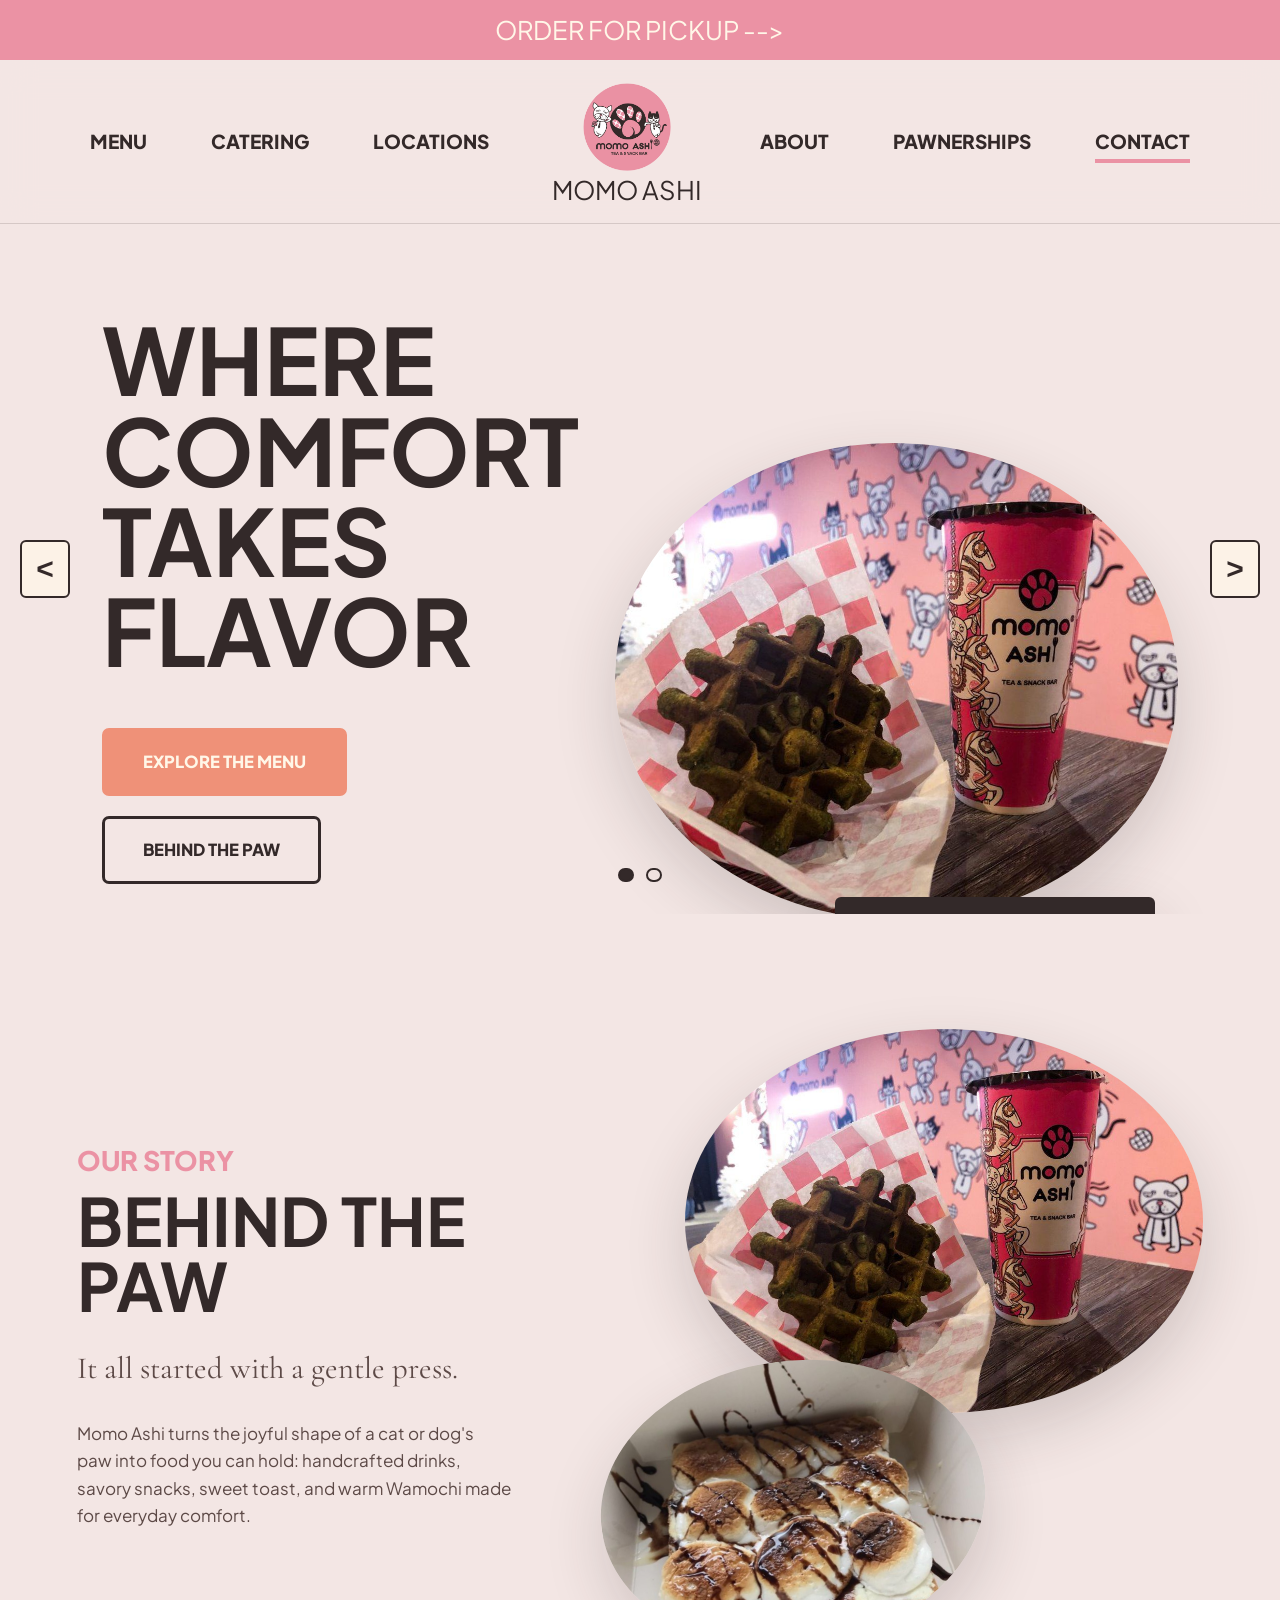
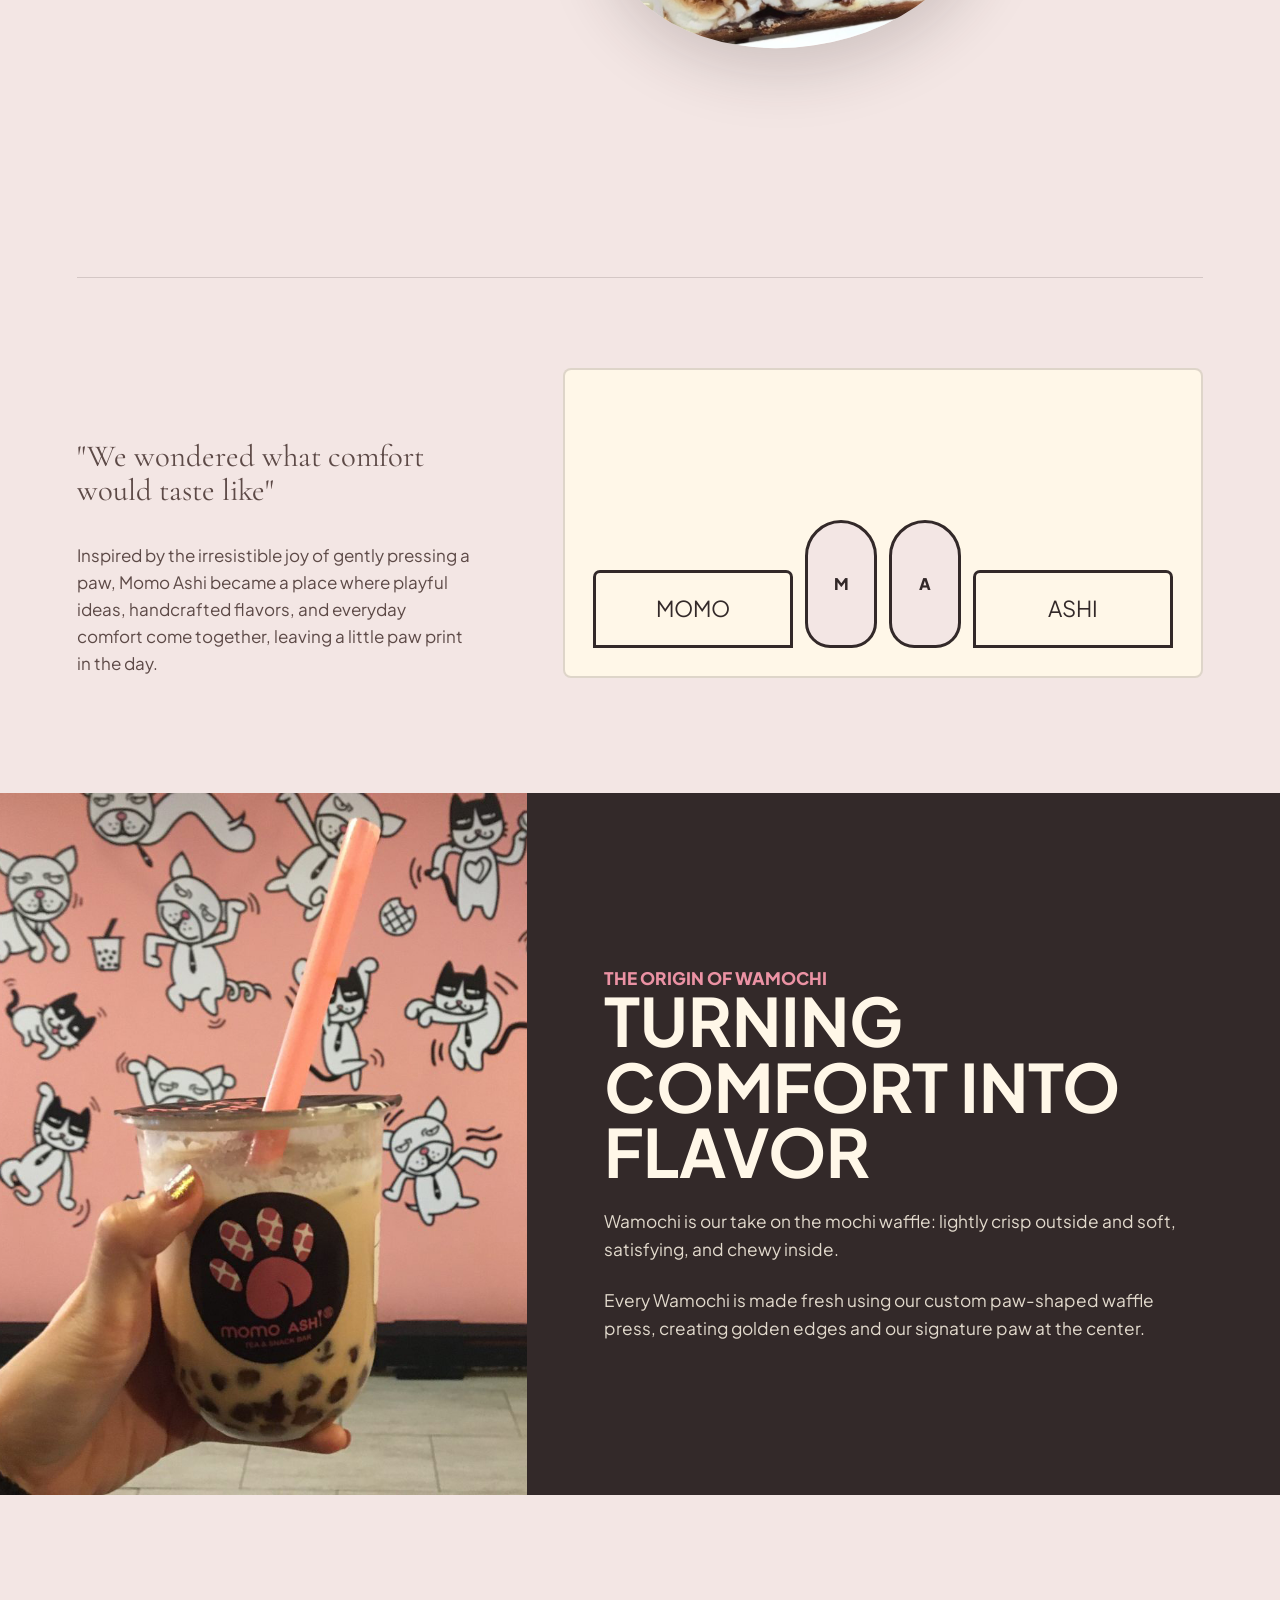
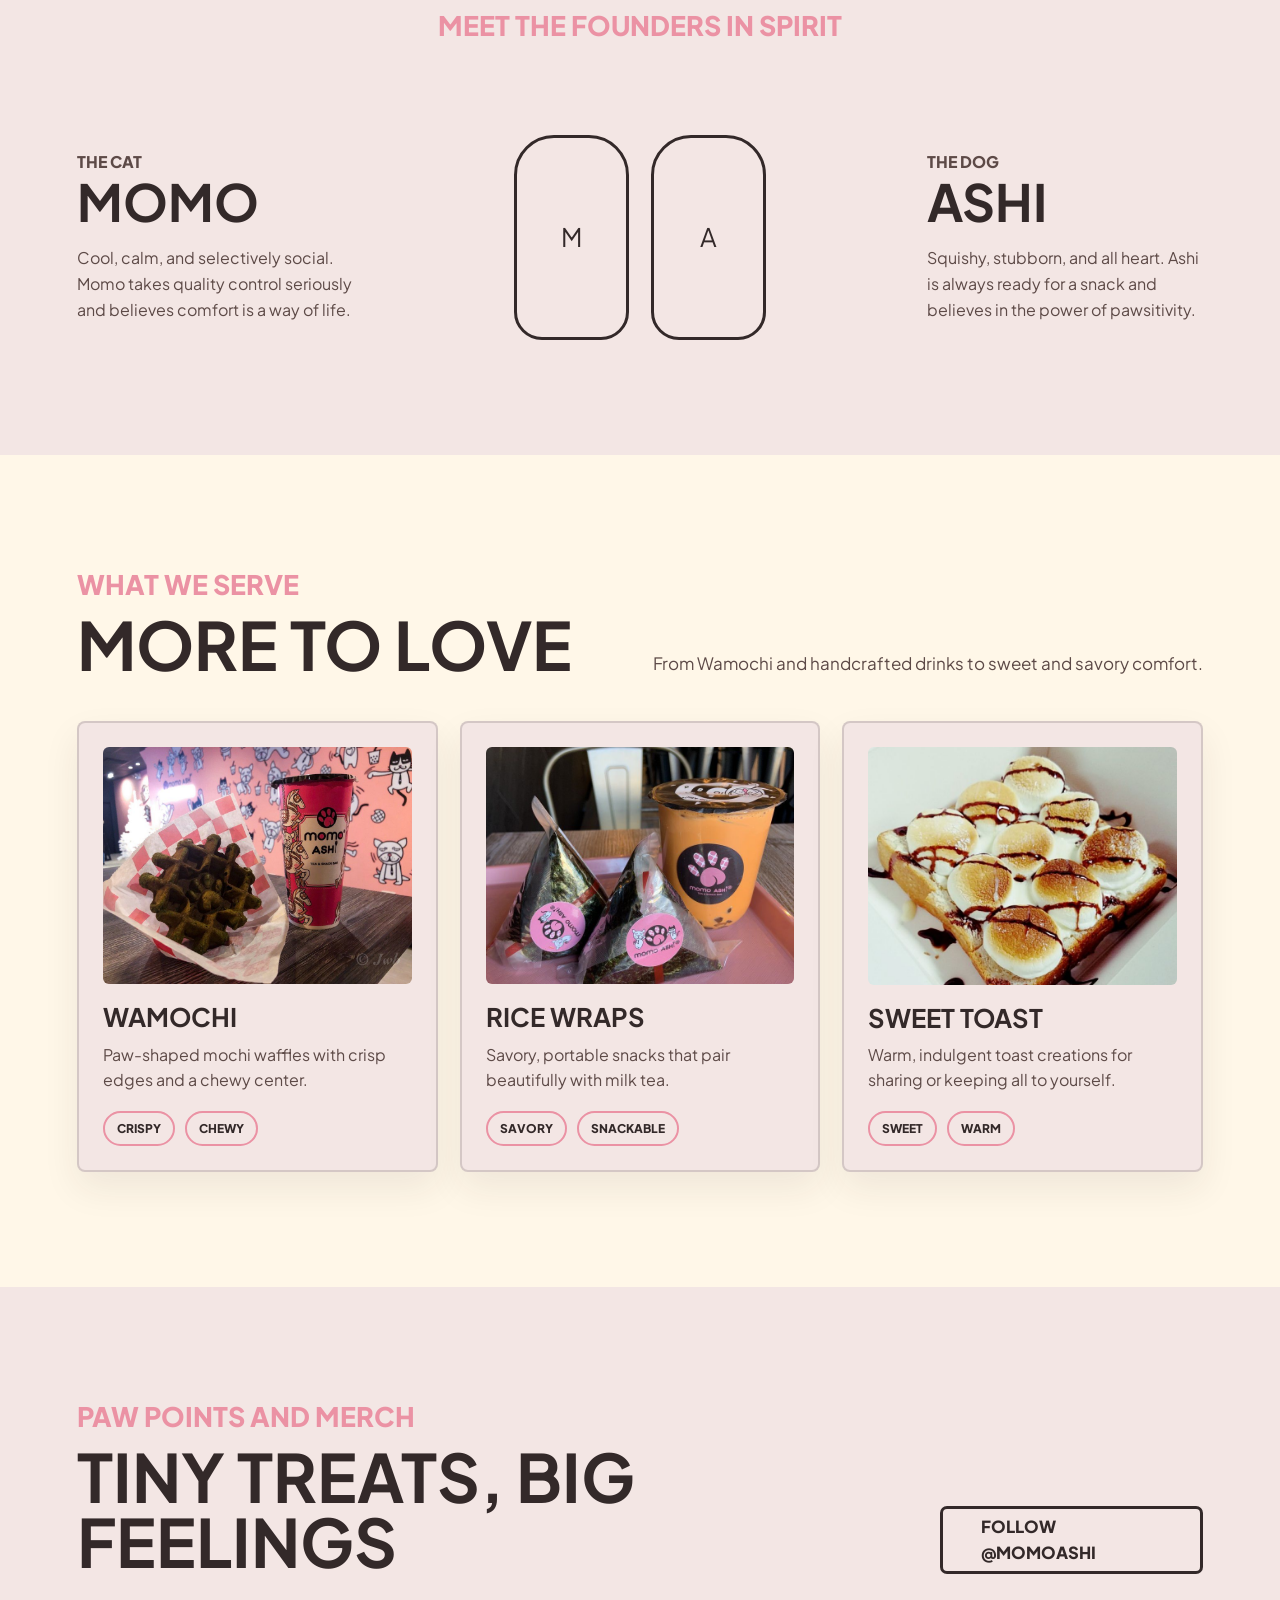
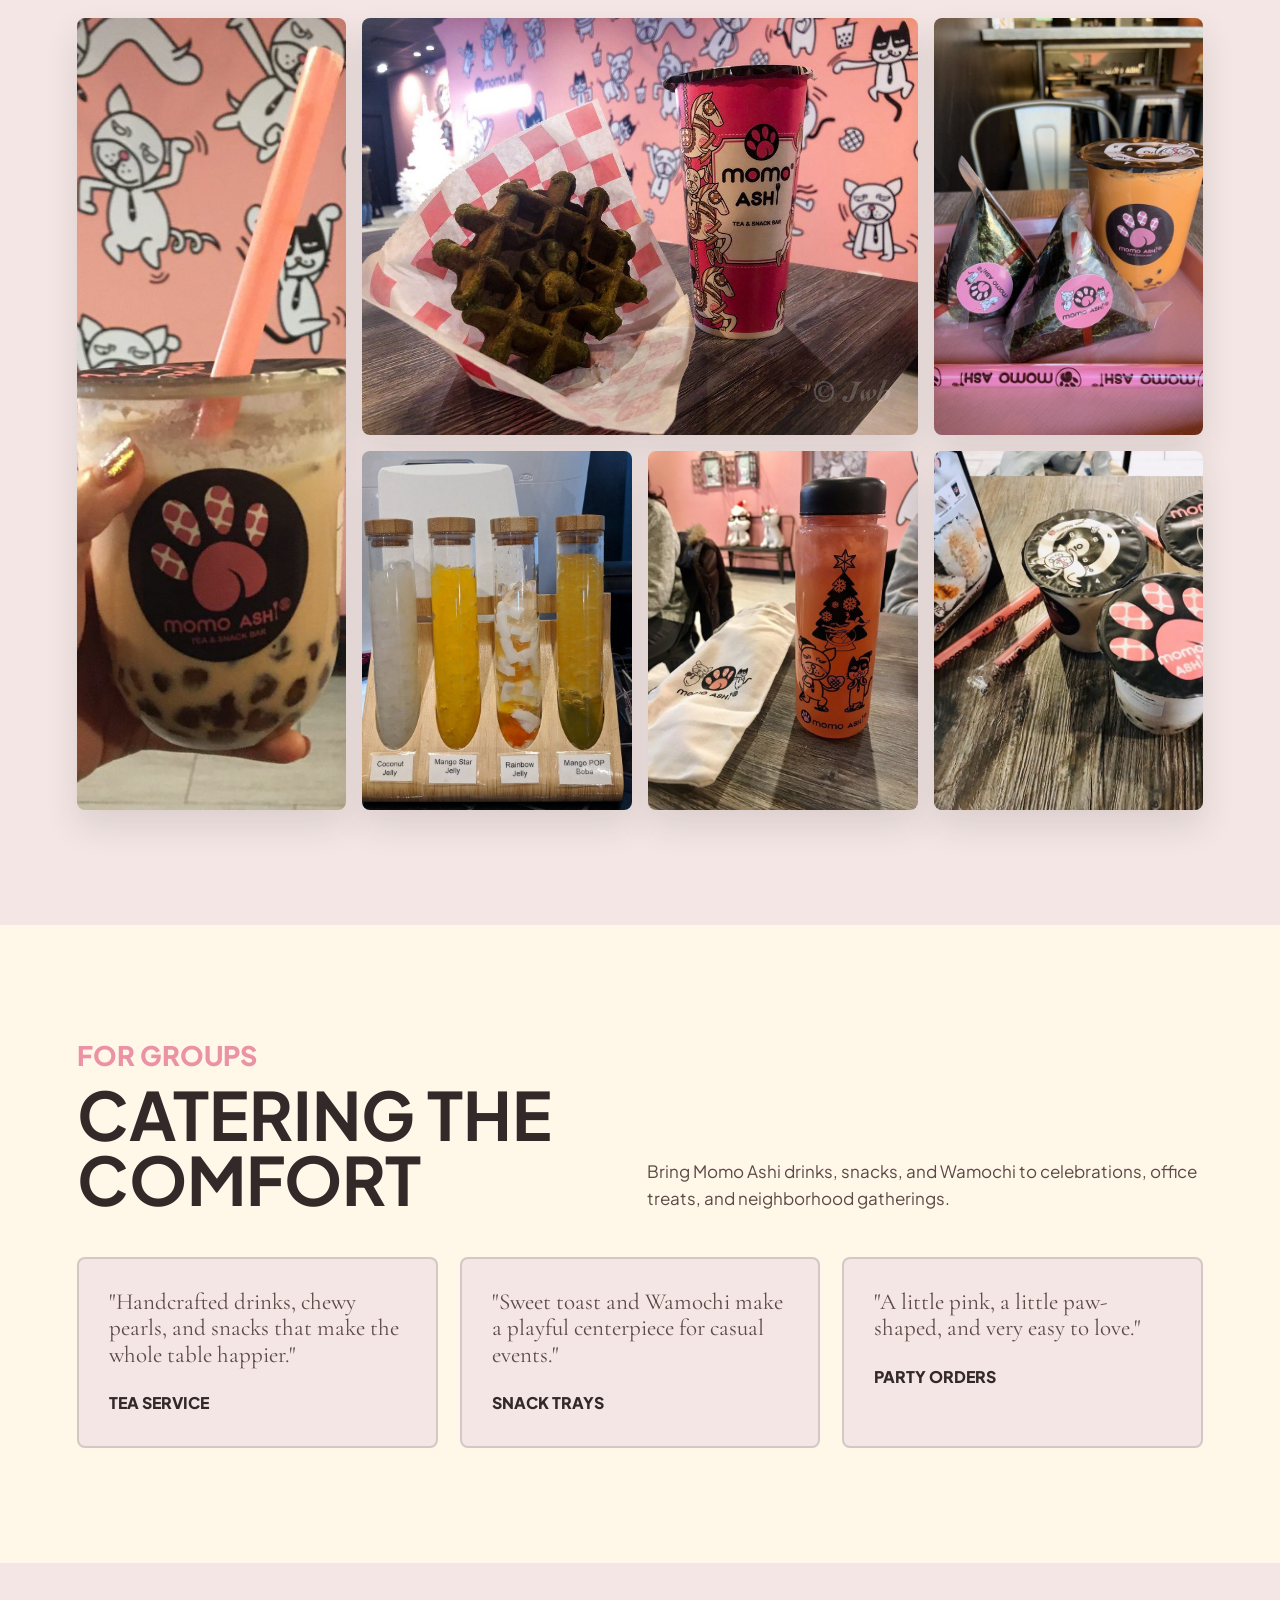
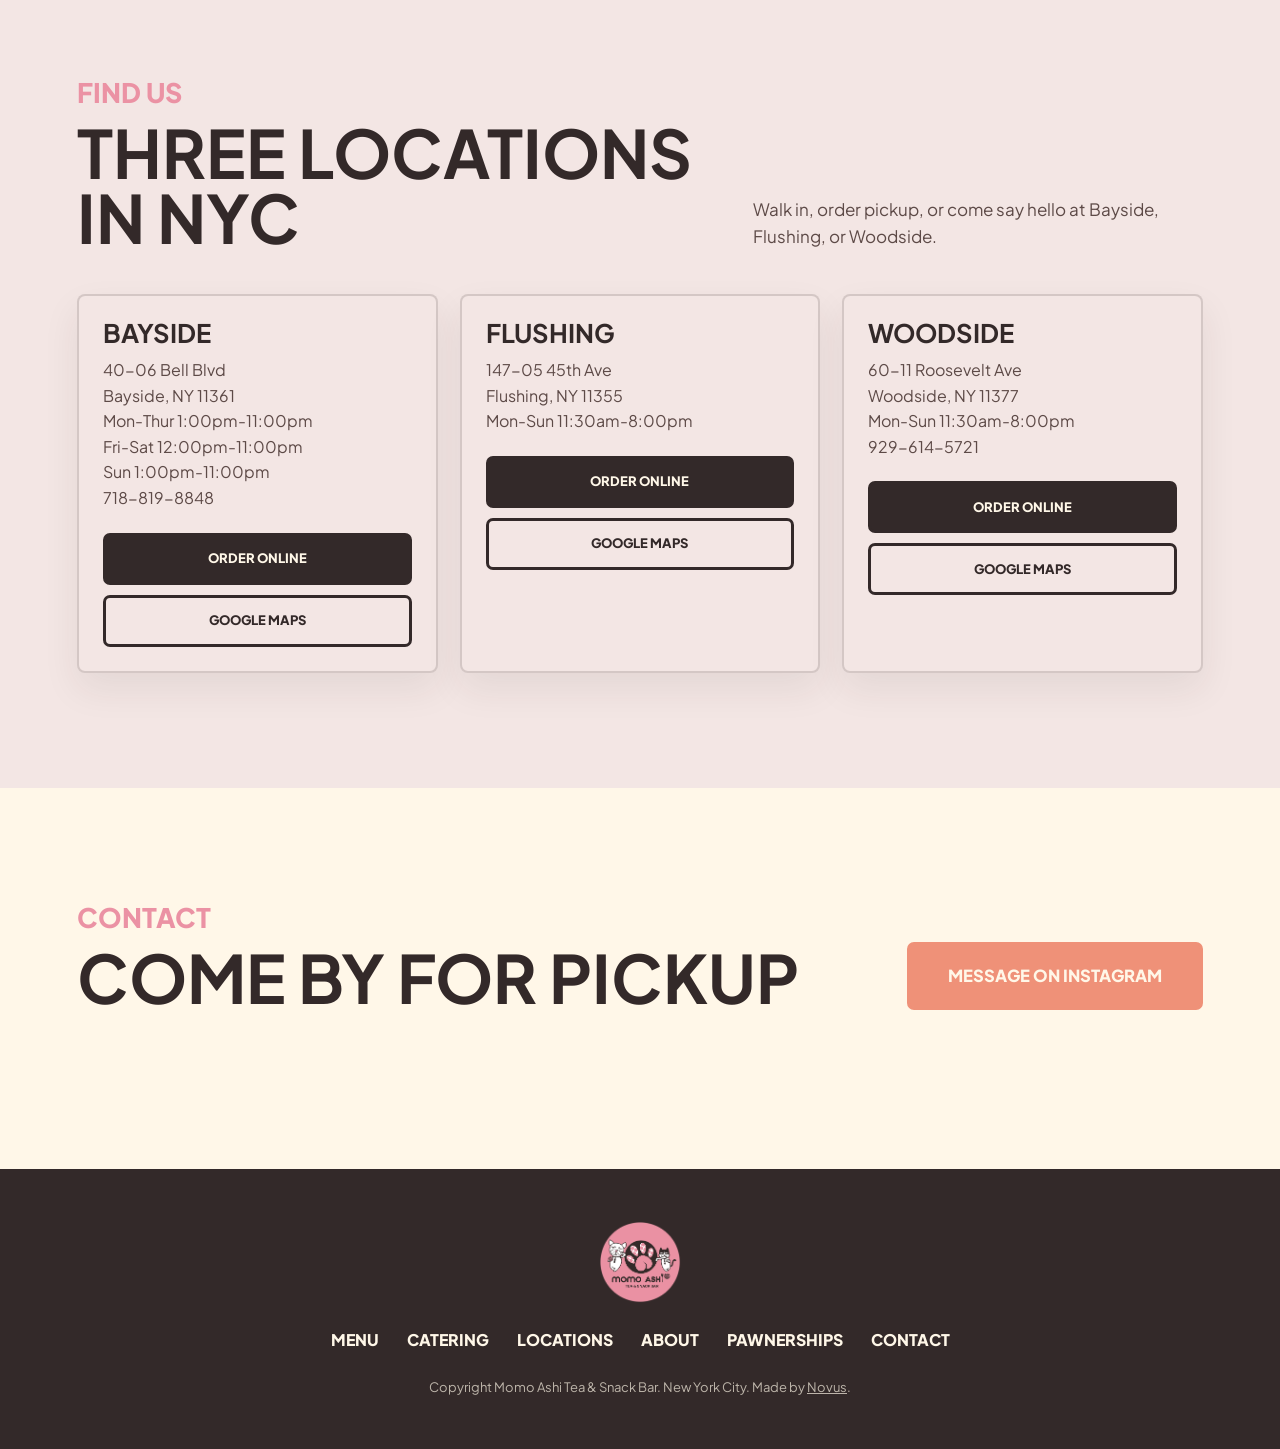
==== commit b497b0b0: "feat: overhaul momo ashi site" ====
--- a/index.html
+++ b/index.html
@@ -3,1433 +3,1382 @@
 <head>
   <meta charset="UTF-8" />
   <meta name="viewport" content="width=device-width, initial-scale=1.0" />
-  <title>Momo Ashi — Tea & Snack Bar · NYC</title>
+  <title>Momo Ashi | Tea, Snacks, and Wamochi</title>
   <link rel="icon" type="image/png" href="brand assets/momologo.png" />
   <link rel="preconnect" href="https://fonts.googleapis.com" />
   <link rel="preconnect" href="https://fonts.gstatic.com" crossorigin />
-  <link href="https://fonts.googleapis.com/css2?family=Fredoka:wght@400;500;600;700&family=Nunito:ital,wght@0,400;0,500;0,600;0,700;1,400&family=Noto+Serif+JP:wght@400;700&display=swap" rel="stylesheet" />
+  <link href="https://fonts.googleapis.com/css2?family=Cormorant+Garamond:wght@500&family=Plus+Jakarta+Sans:wght@400;600;700;800&display=swap" rel="stylesheet" />
   <style>
     :root {
-      --pink:       #E8849A;
-      --pink-light: #F5C4D0;
-      --pink-pale:  #FDF0F3;
-      --pink-deep:  #C4607A;
-      --brown:      #2D1714;
-      --brown-mid:  #5C2E24;
-      --cream:      #FFF8F5;
-      --white:      #FFFFFF;
-      --text:       #2D1714;
-      --text-muted: #8C5260;
-      --matcha:     #A8D8B0;
-      --honey:      #F7D59C;
-      --shadow-pink: rgba(232,132,154,0.22);
-    }
-
-    *, *::before, *::after { box-sizing: border-box; margin: 0; padding: 0; }
-    html { scroll-behavior: smooth; }
+      --misty-blush: #F3E6E4;
+      --momo-pink: #EB92A4;
+      --pearl-black: #332929;
+      --warm-cream: #FFF7E8;
+      --pressed-pink: #D9788C;
+      --cocoa: #5D4A47;
+      --soft-line: rgba(51, 41, 41, .16);
+      --shadow: 0 24px 60px rgba(51, 41, 41, .18);
+      --display: "Arial Black", "Plus Jakarta Sans", Impact, sans-serif;
+      --body: "Plus Jakarta Sans", system-ui, sans-serif;
+      --editorial: "Cormorant Garamond", Georgia, serif;
+    }
+
+    * { box-sizing: border-box; }
+
+    html {
+      scroll-behavior: smooth;
+      background: var(--misty-blush);
+    }
 
     body {
-      font-family: 'Nunito', sans-serif;
-      background: var(--cream);
-      color: var(--text);
-      font-size: 16px;
-      line-height: 1.7;
+      margin: 0;
+      font-family: var(--body);
+      color: var(--pearl-black);
+      background: var(--misty-blush);
+      line-height: 1.6;
       overflow-x: hidden;
     }
 
-    /* ─── NAV ────────────────────────────────────── */
-    nav {
+    body.menu-open { overflow: hidden; }
+    img { max-width: 100%; display: block; }
+    a { color: inherit; }
+
+    .skip-link {
       position: fixed;
-      top: 0; left: 0; right: 0;
-      z-index: 100;
-      height: 68px;
-      padding: 0 40px;
+      left: 16px;
+      top: 16px;
+      z-index: 300;
+      transform: translateY(-140%);
+      background: var(--pearl-black);
+      color: var(--warm-cream);
+      padding: 10px 14px;
+      border-radius: 4px;
+      font-weight: 700;
+    }
+
+    .skip-link:focus { transform: translateY(0); }
+
+    .pickup-bar {
+      min-height: 60px;
+      display: grid;
+      place-items: center;
+      background: var(--momo-pink);
+      color: var(--warm-cream);
+      font-family: var(--display);
+      font-size: clamp(20px, 2vw, 29px);
+      line-height: 1;
+      text-decoration: none;
+      text-transform: uppercase;
+    }
+
+    .pickup-bar:focus-visible,
+    .nav-link:focus-visible,
+    .brand-link:focus-visible,
+    .button:focus-visible,
+    .carousel-arrow:focus-visible,
+    .carousel-dot:focus-visible,
+    .menu-toggle:focus-visible,
+    .gallery-item:focus-visible,
+    .lightbox-close:focus-visible {
+      outline: 3px solid var(--pearl-black);
+      outline-offset: 4px;
+    }
+
+    .site-header {
+      position: sticky;
+      top: 0;
+      z-index: 200;
+      background: rgba(243, 230, 228, .92);
+      backdrop-filter: blur(16px);
+      border-bottom: 1px solid var(--soft-line);
+    }
+
+    .nav-shell {
+      min-height: 150px;
+      max-width: 1680px;
+      margin: 0 auto;
+      padding: 22px clamp(22px, 7vw, 150px);
+      display: grid;
+      grid-template-columns: 1fr auto 1fr;
+      align-items: center;
+      gap: clamp(18px, 4vw, 68px);
+    }
+
+    .nav-group {
       display: flex;
       align-items: center;
-      justify-content: space-between;
-      background: rgba(255,248,245,0.86);
-      backdrop-filter: blur(14px);
-      -webkit-backdrop-filter: blur(14px);
-      border-bottom: 1.5px solid var(--pink-light);
-    }
-
-    .nav-logo {
-      display: flex;
-      align-items: center;
-      gap: 11px;
+      gap: clamp(26px, 5vw, 84px);
+      list-style: none;
+      margin: 0;
+      padding: 0;
+    }
+
+    .nav-group:last-child { justify-content: flex-end; }
+
+    .nav-link {
+      position: relative;
+      display: inline-flex;
+      padding: 10px 0;
+      font-family: var(--body);
+      font-weight: 800;
+      font-size: clamp(15px, 1.5vw, 26px);
       text-decoration: none;
-    }
-    .nav-logo img {
-      width: 42px; height: 42px;
-      border-radius: 50%;
-      object-fit: cover;
-      box-shadow: 0 2px 10px var(--shadow-pink);
-    }
-    .nav-logo-text {
-      font-family: 'Fredoka', sans-serif;
-      font-size: 20px; font-weight: 700;
-      color: var(--brown);
-      line-height: 1.1;
-    }
-    .nav-logo-sub {
-      font-size: 10px; font-weight: 700;
-      letter-spacing: 0.13em;
       text-transform: uppercase;
-      color: var(--text-muted);
-    }
-
-    .nav-links {
-      display: flex; align-items: center;
-      gap: 28px; list-style: none;
-    }
-    .nav-links a {
-      font-family: 'Fredoka', sans-serif;
-      font-size: 16px; font-weight: 500;
-      color: var(--brown-mid);
+      white-space: nowrap;
+    }
+
+    .nav-link::after {
+      content: "";
+      position: absolute;
+      left: 0;
+      right: 0;
+      bottom: 4px;
+      height: 4px;
+      background: var(--momo-pink);
+      transform: scaleX(0);
+      transform-origin: left;
+      transition: transform 220ms ease;
+    }
+
+    .nav-link:hover::after,
+    .nav-link.is-active::after,
+    .nav-link:focus-visible::after {
+      transform: scaleX(1);
+    }
+
+    .brand-link {
+      display: grid;
+      place-items: center;
+      gap: 6px;
+      min-width: 164px;
       text-decoration: none;
-      transition: color 0.18s ease;
-    }
-    .nav-links a:hover { color: var(--pink-deep); }
-    .nav-links a:focus-visible { outline: 2px solid var(--pink); outline-offset: 3px; border-radius: 4px; }
-
-    .nav-cta {
-      background: var(--pink) !important;
-      color: white !important;
-      padding: 8px 22px;
-      border-radius: 100px;
-      font-weight: 600 !important;
-      box-shadow: 0 3px 14px var(--shadow-pink);
-      transition: background 0.18s ease, transform 0.18s cubic-bezier(0.34,1.56,0.64,1), box-shadow 0.18s ease !important;
-    }
-    .nav-cta:hover {
-      background: var(--pink-deep) !important;
-      transform: translateY(-1px);
-      box-shadow: 0 6px 20px rgba(196,96,122,0.3) !important;
-    }
-    .nav-cta:active { transform: translateY(0) !important; }
-
-    /* ─── HERO ───────────────────────────────────── */
-    .hero {
-      min-height: 100vh;
-      display: flex; flex-direction: column;
-      align-items: center; justify-content: center;
-      text-align: center;
-      position: relative; overflow: hidden;
-      padding: 120px 32px 90px;
-      background: var(--pink-pale);
-    }
-
-    /* Wallpaper — left diagonal half */
-    .hero-bg {
-      position: absolute; inset: 0;
-      background: url('wallpaper.webp') center center / cover no-repeat;
-      clip-path: polygon(0 0, 50% 0, 100% 100%, 0 100%);
-      pointer-events: none;
-    }
-
-    /* Pink overlay so text stays readable */
-    .hero-overlay {
-      position: absolute; inset: 0;
-      background: radial-gradient(ellipse 80% 70% at 50% 50%, rgba(253,240,243,0.80) 0%, rgba(232,132,154,0.45) 100%);
-      pointer-events: none;
-    }
-
-    .paw-deco {
-      position: absolute;
-      user-select: none; pointer-events: none;
-      opacity: 0.07;
-    }
-    .paw-deco svg { display: block; }
-    .paw-1 { top: 10%; left: 5%;  transform: rotate(-22deg); width: 64px; height: 64px; }
-    .paw-2 { top: 18%; right: 7%; transform: rotate(14deg);  width: 42px; height: 42px; }
-    .paw-3 { bottom: 14%; right: 5%; transform: rotate(-8deg); width: 80px; height: 80px; }
-    .paw-4 { bottom: 22%; left: 3%; transform: rotate(26deg); width: 52px; height: 52px; }
-
-    .ico { display: inline-block; vertical-align: middle; flex-shrink: 0; }
-
-    .hero-logo {
-      width: 140px; height: 140px;
-      border-radius: 50%;
-      object-fit: cover;
-      margin-bottom: 28px;
-      position: relative; z-index: 1;
-      box-shadow:
-        0 0 0 6px rgba(232,132,154,0.15),
-        0 12px 40px rgba(232,132,154,0.3),
-        0 2px 8px rgba(45,23,20,0.06);
-      animation: float 4.5s ease-in-out infinite;
-    }
-    @keyframes float {
-      0%,100% { transform: translateY(0); }
-      50%      { transform: translateY(-9px); }
-    }
-
-    .hero-badge {
-      display: inline-flex; align-items: center; gap: 6px;
-      background: white;
-      border: 1.5px solid var(--pink-light);
-      border-radius: 100px;
-      padding: 6px 18px;
-      font-size: 11px; font-weight: 700;
-      letter-spacing: 0.14em; text-transform: uppercase;
-      color: var(--pink-deep);
-      margin-bottom: 24px;
-      position: relative; z-index: 1;
-      box-shadow: 0 2px 14px var(--shadow-pink);
-    }
-
-    .hero-jp {
-      font-family: 'Noto Serif JP', serif;
-      font-size: 17px; letter-spacing: 0.32em;
-      color: var(--text-muted);
-      margin-bottom: 10px;
-      position: relative; z-index: 1;
-    }
-
-    .hero h1 {
-      font-family: 'Fredoka', sans-serif;
-      font-size: clamp(56px, 10vw, 100px);
-      font-weight: 700;
-      letter-spacing: -0.025em;
-      line-height: 1;
-      color: var(--brown);
-      margin-bottom: 18px;
-      position: relative; z-index: 1;
-    }
-    .hero h1 em { font-style: normal; color: var(--pink); }
-
-    .hero-desc {
-      font-size: 18px; font-weight: 500;
-      color: var(--text-muted);
-      max-width: 460px;
-      margin: 0 auto 36px;
-      position: relative; z-index: 1;
-    }
-
-    .hero-actions {
-      display: flex; gap: 12px; flex-wrap: wrap;
-      justify-content: center;
-      position: relative; z-index: 1;
-    }
-
-    /* ─── BUTTONS ────────────────────────────────── */
-    .btn-primary {
-      display: inline-flex; align-items: center; gap: 8px;
-      background: var(--pink); color: white;
-      font-family: 'Fredoka', sans-serif;
-      font-size: 17px; font-weight: 600;
-      border: none; border-radius: 100px;
-      padding: 14px 32px;
-      text-decoration: none; cursor: pointer;
-      box-shadow: 0 4px 22px var(--shadow-pink);
-      transition: background 0.18s ease, transform 0.2s cubic-bezier(0.34,1.56,0.64,1), box-shadow 0.18s ease;
-    }
-    .btn-primary:hover {
-      background: var(--pink-deep);
-      transform: translateY(-2px);
-      box-shadow: 0 8px 28px rgba(196,96,122,0.32);
-    }
-    .btn-primary:active { transform: translateY(0); }
-    .btn-primary:focus-visible { outline: 2px solid var(--pink-deep); outline-offset: 3px; }
-
-    .btn-outline {
-      display: inline-flex; align-items: center; gap: 8px;
-      background: white; color: var(--pink-deep);
-      font-family: 'Fredoka', sans-serif;
-      font-size: 17px; font-weight: 600;
-      border: 2px solid var(--pink-light);
-      border-radius: 100px;
-      padding: 12px 28px;
-      text-decoration: none; cursor: pointer;
-      transition: border-color 0.18s ease, transform 0.2s cubic-bezier(0.34,1.56,0.64,1), box-shadow 0.18s ease;
-    }
-    .btn-outline:hover {
-      border-color: var(--pink);
-      transform: translateY(-2px);
-      box-shadow: 0 4px 16px var(--shadow-pink);
-    }
-    .btn-outline:active { transform: translateY(0); }
-    .btn-outline:focus-visible { outline: 2px solid var(--pink); outline-offset: 3px; }
-
-    /* ─── SECTION BASE ───────────────────────────── */
-    section { padding: 88px 32px; }
-    .section-inner { max-width: 1060px; margin: 0 auto; }
-
-    .section-label {
-      font-size: 11px; font-weight: 700;
-      letter-spacing: 0.18em; text-transform: uppercase;
-      color: var(--pink-deep);
-      margin-bottom: 6px;
-    }
-    .section-title {
-      font-family: 'Fredoka', sans-serif;
-      font-size: clamp(30px, 4.5vw, 44px);
-      font-weight: 700;
-      letter-spacing: -0.02em;
-      line-height: 1.1;
-      color: var(--brown);
-    }
-
-    /* ─── ABOUT ──────────────────────────────────── */
-    #about { background: white; }
-
-    .about-grid {
-      display: grid;
-      grid-template-columns: 1fr 1fr;
-      gap: 64px;
-      align-items: center;
-    }
-
-    .about-visual { position: relative; }
-    .about-img-wrap {
-      border-radius: 32px;
+    }
+
+    .brand-link img {
+      width: clamp(78px, 7vw, 110px);
+      aspect-ratio: 1;
+      object-fit: contain;
+    }
+
+    .brand-wordmark {
+      font-family: var(--display);
+      font-size: clamp(20px, 2vw, 31px);
+      line-height: .9;
+      text-transform: uppercase;
+    }
+
+    .menu-toggle {
+      display: none;
+      width: 46px;
+      height: 46px;
+      border: 2px solid var(--pearl-black);
+      border-radius: 6px;
+      background: transparent;
+      color: var(--pearl-black);
+      font-weight: 800;
+      cursor: pointer;
+    }
+
+    .hero-carousel {
+      position: relative;
+      min-height: min(870px, calc(100vh - 210px));
+      isolation: isolate;
       overflow: hidden;
-      aspect-ratio: 4 / 3;
-      border: 2px solid var(--pink-light);
-      background: var(--pink-pale);
-      box-shadow: 0 8px 40px var(--shadow-pink);
-      position: relative;
-    }
-    .about-img-wrap img {
-      width: 100%; height: 100%;
-      object-fit: cover;
-      display: block;
-    }
-    /* color treatment overlay */
-    .about-img-wrap::after {
-      content: '';
-      position: absolute; inset: 0;
-      background: linear-gradient(to top, rgba(232,132,154,0.15), transparent 50%);
-      mix-blend-mode: multiply;
-      pointer-events: none;
-    }
-    .about-badge {
-      position: absolute;
-      bottom: -18px; right: -18px;
-      background: var(--pink);
-      color: white;
-      font-family: 'Fredoka', sans-serif;
-      font-size: 14px; font-weight: 600;
-      padding: 12px 22px;
-      border-radius: 18px;
-      box-shadow: 0 6px 22px rgba(232,132,154,0.4);
-      white-space: nowrap;
-      z-index: 1;
-    }
-
-    .about-text { }
-    .about-text .section-title { margin: 8px 0 18px; }
-    .about-text p {
-      font-size: 15.5px;
-      color: var(--text-muted);
-      margin-bottom: 14px;
-    }
-
-    .about-tags {
-      display: flex; flex-wrap: wrap; gap: 8px;
-      margin-top: 24px;
-    }
-    .tag {
-      background: var(--pink-pale);
-      border: 1.5px solid var(--pink-light);
-      border-radius: 100px;
-      padding: 6px 16px;
-      font-family: 'Fredoka', sans-serif;
-      font-size: 14px; font-weight: 600;
-      color: var(--pink-deep);
-      transition: background 0.15s ease, transform 0.15s ease;
-      cursor: default;
-    }
-    .tag:hover { background: var(--pink-light); transform: translateY(-1px); }
-
-    /* ─── MENU ───────────────────────────────────── */
-    #menu { background: var(--pink-pale); }
-
-    .menu-header {
-      text-align: center;
-      margin-bottom: 48px;
-    }
-    .menu-header .section-title { margin: 6px 0 10px; }
-    .menu-header p { font-size: 16px; color: var(--text-muted); }
-
-    .menu-grid {
-      display: grid;
-      grid-template-columns: repeat(auto-fill, minmax(268px, 1fr));
-      gap: 20px;
-    }
-
-    .menu-card {
-      background: white;
-      border-radius: 24px;
-      border: 1.5px solid var(--pink-light);
-      overflow: hidden;
-      box-shadow: 0 2px 14px var(--shadow-pink);
-      transition: transform 0.22s cubic-bezier(0.34,1.56,0.64,1), box-shadow 0.22s ease;
-    }
-    .menu-card:hover {
-      transform: translateY(-5px);
-      box-shadow: 0 14px 36px rgba(196,96,122,0.18);
-    }
-
-    .menu-card-img {
-      height: 136px;
-      display: flex; align-items: center; justify-content: center;
-      font-size: 62px;
-    }
-
-    .menu-card-body { padding: 16px 20px 20px; }
-    .menu-card-name {
-      font-family: 'Fredoka', sans-serif;
-      font-size: 19px; font-weight: 600;
-      color: var(--brown);
-      margin-bottom: 5px;
-    }
-    .menu-card-desc {
-      font-size: 13.5px;
-      color: var(--text-muted);
-      line-height: 1.55;
-      margin-bottom: 14px;
-    }
-    .menu-card-footer {
-      display: flex; align-items: center; justify-content: space-between;
-    }
-    .menu-card-price {
-      font-family: 'Fredoka', sans-serif;
-      font-size: 19px; font-weight: 700;
-      color: var(--pink-deep);
-    }
-    .chip {
-      font-size: 10.5px; font-weight: 700;
-      letter-spacing: 0.08em; text-transform: uppercase;
-      padding: 4px 11px;
-      border-radius: 100px;
-    }
-    .chip-popular {
-      background: rgba(247,213,156,0.35);
-      color: #7a5210;
-      border: 1px solid var(--honey);
-    }
-    .chip-seasonal {
-      background: rgba(168,216,176,0.25);
-      color: #2e6a45;
-      border: 1px solid var(--matcha);
-    }
-    .chip-new {
-      background: rgba(232,132,154,0.12);
-      color: var(--pink-deep);
-      border: 1px solid var(--pink-light);
-    }
-
-    .menu-cta { text-align: center; margin-top: 44px; }
-
-    /* ─── GALLERY ───────────────────────────────────── */
-    #gallery { background: var(--cream); }
-
-    .gallery-header {
-      text-align: center;
-      margin-bottom: 40px;
-    }
-    .gallery-header .section-title { margin: 6px 0 10px; }
-    .gallery-header p { font-size: 16px; color: var(--text-muted); }
-
-    .gallery-grid {
-      display: grid;
-      grid-template-columns: repeat(4, 1fr);
-      grid-template-rows: auto;
-      gap: 14px;
-    }
-
-    .gallery-item {
-      border-radius: 20px;
-      overflow: hidden;
-      position: relative;
-      cursor: pointer;
-      box-shadow: 0 3px 16px var(--shadow-pink);
-      transition: transform 0.22s cubic-bezier(0.34,1.56,0.64,1), box-shadow 0.22s ease;
-    }
-    .gallery-item:hover {
-      transform: translateY(-4px) scale(1.01);
-      box-shadow: 0 12px 36px rgba(196,96,122,0.2);
-    }
-    .gallery-item:focus-visible {
-      outline: 3px solid var(--pink);
-      outline-offset: 3px;
-    }
-
-    /* spanning variants */
-    .gallery-item.tall  { grid-row: span 2; }
-    .gallery-item.wide  { grid-column: span 2; }
-
-    .gallery-item img {
-      width: 100%; height: 100%;
-      object-fit: cover;
-      display: block;
-      transition: transform 0.4s ease;
-    }
-    .gallery-item:hover img { transform: scale(1.04); }
-
-    /* gradient + label overlay */
-    .gallery-item::after {
-      content: attr(data-label);
+      background: var(--misty-blush);
+    }
+
+    .slide {
       position: absolute;
       inset: 0;
-      background: linear-gradient(to top, rgba(45,23,20,0.55) 0%, transparent 55%);
-      display: flex;
-      align-items: flex-end;
-      padding: 16px 18px;
-      font-family: 'Fredoka', sans-serif;
-      font-size: 15px;
-      font-weight: 600;
-      color: white;
-      opacity: 0;
-      transition: opacity 0.22s ease;
-    }
-    .gallery-item:hover::after { opacity: 1; }
-
-    .gallery-ig {
-      text-align: center;
-      margin-top: 36px;
-    }
-    .gallery-ig p {
-      font-size: 15px;
-      color: var(--text-muted);
-      margin-bottom: 14px;
-    }
-
-    /* ─── REVIEWS ───────────────────────────────────── */
-    #reviews { background: var(--pink-pale); }
-
-    .reviews-header {
-      text-align: center;
-      margin-bottom: 44px;
-    }
-    .reviews-header .section-title { margin: 6px 0 10px; }
-    .reviews-header p { font-size: 16px; color: var(--text-muted); }
-
-    .reviews-grid {
-      display: grid;
-      grid-template-columns: repeat(3, 1fr);
-      gap: 20px;
-    }
-
-    .review-card {
-      background: white;
-      border: 1.5px solid var(--pink-light);
-      border-radius: 24px;
-      padding: 28px 24px;
-      display: flex; flex-direction: column; gap: 16px;
-      box-shadow: 0 3px 16px var(--shadow-pink);
-      transition: transform 0.22s cubic-bezier(0.34,1.56,0.64,1), box-shadow 0.22s ease;
-    }
-    .review-card:hover {
-      transform: translateY(-4px);
-      box-shadow: 0 12px 32px rgba(196,96,122,0.16);
-    }
-
-    .review-stars {
-      display: flex; gap: 3px;
-      color: #F7B731;
-      font-size: 17px;
-      line-height: 1;
-    }
-
-    .review-text {
-      font-size: 14.5px;
-      color: var(--text-muted);
-      line-height: 1.7;
-      flex: 1;
-    }
-
-    .review-footer {
-      display: flex; align-items: center; gap: 12px;
-      padding-top: 14px;
-      border-top: 1.5px dashed var(--pink-light);
-    }
-    .review-avatar {
-      width: 38px; height: 38px;
-      border-radius: 50%;
-      background: var(--pink-pale);
-      border: 2px solid var(--pink-light);
-      display: flex; align-items: center; justify-content: center;
-      font-size: 17px;
-      flex-shrink: 0;
-    }
-    .review-name {
-      font-family: 'Fredoka', sans-serif;
-      font-size: 15px; font-weight: 600;
-      color: var(--brown);
-    }
-    .review-source {
-      font-size: 12px;
-      color: var(--text-muted);
-      display: flex; align-items: center; gap: 4px;
-    }
-    .review-source svg {
-      width: 12px; height: 12px;
-      flex-shrink: 0;
-    }
-
-    /* ─── CONTACT ────────────────────────────────── */
-    #contact { background: white; }
-
-    .contact-header {
-      text-align: center;
-      margin-bottom: 48px;
-    }
-    .contact-header .section-title { margin: 6px 0 10px; }
-    .contact-header p { font-size: 16px; color: var(--text-muted); }
-
-    .locations-grid {
-      display: grid;
-      grid-template-columns: repeat(3, 1fr);
-      gap: 20px;
-    }
-
-    .location-card {
-      background: var(--pink-pale);
-      border: 1.5px solid var(--pink-light);
-      border-radius: 24px;
-      padding: 28px 24px 24px;
-      display: flex; flex-direction: column;
-      gap: 0;
-      box-shadow: 0 3px 16px var(--shadow-pink);
-      transition: transform 0.22s cubic-bezier(0.34,1.56,0.64,1), box-shadow 0.22s ease;
-    }
-    .location-card:hover {
-      transform: translateY(-4px);
-      box-shadow: 0 12px 32px rgba(196,96,122,0.18);
-    }
-
-    .location-name {
-      font-family: 'Fredoka', sans-serif;
-      font-size: 21px; font-weight: 700;
-      color: var(--brown);
-      margin-bottom: 20px;
-      padding-bottom: 16px;
-      border-bottom: 1.5px dashed var(--pink-light);
-    }
-
-    .info-block {
-      display: flex; gap: 12px;
-      margin-bottom: 16px;
-    }
-    .info-icon {
-      width: 38px; height: 38px;
-      background: white;
-      border: 1.5px solid var(--pink-light);
-      border-radius: 11px;
-      display: flex; align-items: center; justify-content: center;
-      font-size: 17px;
-      flex-shrink: 0;
-    }
-    .info-label {
-      font-family: 'Fredoka', sans-serif;
-      font-size: 14px; font-weight: 600;
-      color: var(--brown);
-      margin-bottom: 1px;
-    }
-    .info-detail {
-      font-size: 13px;
-      color: var(--text-muted);
-      line-height: 1.6;
-    }
-
-    .location-actions {
-      display: flex; flex-direction: column;
-      gap: 8px;
-      margin-top: 20px;
-    }
-    .btn-location-primary {
-      display: flex; align-items: center; justify-content: center; gap: 6px;
-      background: var(--pink); color: white;
-      font-family: 'Fredoka', sans-serif;
-      font-size: 14px; font-weight: 600;
-      border: none; border-radius: 100px;
-      padding: 11px 20px;
-      text-decoration: none; cursor: pointer;
-      box-shadow: 0 3px 12px var(--shadow-pink);
-      transition: background 0.18s ease, transform 0.18s cubic-bezier(0.34,1.56,0.64,1);
-    }
-    .btn-location-primary:hover { background: var(--pink-deep); transform: translateY(-1px); }
-    .btn-location-primary:active { transform: translateY(0); }
-    .btn-location-secondary {
-      display: flex; align-items: center; justify-content: center; gap: 6px;
-      background: white; color: var(--pink-deep);
-      font-family: 'Fredoka', sans-serif;
-      font-size: 14px; font-weight: 600;
-      border: 1.5px solid var(--pink-light);
-      border-radius: 100px;
-      padding: 10px 20px;
-      text-decoration: none; cursor: pointer;
-      transition: border-color 0.18s ease, transform 0.18s cubic-bezier(0.34,1.56,0.64,1);
-    }
-    .btn-location-secondary:hover { border-color: var(--pink); transform: translateY(-1px); }
-    .btn-location-secondary:active { transform: translateY(0); }
-
-    /* ─── FOOTER ─────────────────────────────────── */
-    footer {
-      background: var(--brown);
-      padding: 52px 32px 44px;
-    }
-    .footer-inner {
-      max-width: 1060px; margin: 0 auto;
-      display: flex; flex-direction: column;
-      align-items: center; gap: 22px;
-      text-align: center;
-    }
-    .footer-logo {
-      display: flex; align-items: center; gap: 12px;
-    }
-    .footer-logo img {
-      width: 40px; height: 40px;
-      border-radius: 50%; object-fit: cover;
-      opacity: 0.9;
-    }
-    .footer-name {
-      font-family: 'Fredoka', sans-serif;
-      font-size: 22px; font-weight: 700;
-      color: white;
-    }
-    .footer-jp {
-      font-family: 'Noto Serif JP', serif;
-      font-size: 12px; letter-spacing: 0.2em;
-      color: rgba(255,255,255,0.35);
-    }
-    .footer-links {
-      display: flex; gap: 24px; list-style: none;
-    }
-    .footer-links a {
-      font-family: 'Fredoka', sans-serif;
-      font-size: 15px; font-weight: 600;
-      color: rgba(255,255,255,0.5);
-      text-decoration: none;
-      transition: color 0.15s ease;
-    }
-    .footer-links a:hover { color: var(--pink-light); }
-    .footer-links a:focus-visible { outline: 2px solid var(--pink-light); outline-offset: 3px; border-radius: 3px; }
-    .footer-copy {
-      font-size: 12px;
-      color: rgba(255,255,255,0.28);
-    }
-
-    /* ─── RESPONSIVE ─────────────────────────────── */
-    @media (max-width: 800px) {
-      nav { padding: 0 20px; }
-      .nav-links li:not(:last-child) { display: none; }
-
-      .about-grid { grid-template-columns: 1fr; }
-      .locations-grid { grid-template-columns: 1fr; }
-
-      .about-visual { order: -1; }
-      .about-badge { bottom: -12px; right: -8px; }
-
-      section { padding: 64px 20px; }
-      .hero { padding: 100px 20px 64px; }
-
-      .menu-grid { grid-template-columns: 1fr 1fr; }
-      .reviews-grid { grid-template-columns: 1fr; }
-      .locations-grid { grid-template-columns: 1fr; }
-      .gallery-grid { grid-template-columns: 1fr 1fr; }
-      .gallery-item.tall  { grid-row: span 1; }
-      .gallery-item.wide  { grid-column: span 2; }
-    }
-    @media (max-width: 480px) {
-      .menu-grid { grid-template-columns: 1fr; }
-      .hero-logo { width: 110px; height: 110px; }
-    }
-
-    /* ─── SPARKLES ───────────────────────────────────── */
-    .sparkles-text {
-      position: relative;
-      display: inline-block;
-    }
-    .sparkle-svg {
-      position: absolute;
-      pointer-events: none;
-      z-index: 20;
-      animation: sparkle-anim 0.8s ease-in-out infinite;
-    }
-    @keyframes sparkle-anim {
-      0%   { opacity: 0; transform: scale(0) rotate(75deg); }
-      40%  { opacity: 1; transform: scale(1) rotate(120deg); }
-      100% { opacity: 0; transform: scale(0) rotate(150deg); }
-    }
-
-    /* ─── LIGHTBOX ───────────────────────────────────── */
-    .lightbox {
-      position: fixed; inset: 0;
-      z-index: 999;
-      display: flex; align-items: center; justify-content: center;
-      background: rgba(232,132,154,0.55);
-      backdrop-filter: blur(8px);
-      -webkit-backdrop-filter: blur(8px);
       opacity: 0;
       pointer-events: none;
-      transition: opacity 0.25s ease;
-    }
+      transition: opacity 650ms ease;
+    }
+
+    .slide.is-active {
+      opacity: 1;
+      pointer-events: auto;
+    }
+
+    .slide-inner {
+      width: min(100%, 1920px);
+      min-height: min(870px, calc(100vh - 210px));
+      margin: 0 auto;
+      padding: clamp(56px, 7vw, 132px) clamp(26px, 8vw, 160px) 94px;
+      display: grid;
+      grid-template-columns: minmax(360px, .82fr) minmax(420px, 1fr);
+      align-items: center;
+      gap: clamp(24px, 4vw, 70px);
+    }
+
+    .slide[data-theme="tote"] { background: var(--momo-pink); }
+
+    .hero-kicker,
+    .section-kicker {
+      margin: 0 0 12px;
+      font-weight: 800;
+      color: var(--momo-pink);
+      font-size: clamp(20px, 2.1vw, 36px);
+      line-height: 1.1;
+      text-transform: uppercase;
+    }
+
+    .slide[data-theme="tote"] .hero-kicker,
+    .slide[data-theme="tote"] .hero-copy,
+    .slide[data-theme="tote"] .fine-print {
+      color: var(--warm-cream);
+    }
+
+    h1,
+    h2,
+    h3 {
+      font-family: var(--display);
+      text-transform: uppercase;
+      line-height: .98;
+    }
+
+    .hero-title {
+      max-width: 920px;
+      margin: 0;
+      font-size: clamp(58px, 7.2vw, 138px);
+    }
+
+    .hero-copy {
+      width: min(100%, 840px);
+      margin: 34px 0 0;
+      color: var(--cocoa);
+      font-size: clamp(19px, 2vw, 34px);
+      line-height: 1.35;
+      letter-spacing: .04em;
+    }
+
+    .fine-print {
+      width: min(100%, 730px);
+      margin: 70px 0 0;
+      color: var(--pearl-black);
+      font-size: clamp(14px, 1.3vw, 24px);
+      line-height: 1.25;
+      font-weight: 600;
+      letter-spacing: .04em;
+    }
+
+    .hero-actions {
+      display: flex;
+      flex-wrap: wrap;
+      gap: 20px;
+      margin-top: 54px;
+    }
+
+    .button {
+      display: inline-flex;
+      align-items: center;
+      justify-content: center;
+      min-height: 68px;
+      padding: 0 38px;
+      border: 3px solid var(--pearl-black);
+      border-radius: 7px;
+      background: transparent;
+      color: var(--pearl-black);
+      font-weight: 800;
+      font-size: clamp(15px, 1.3vw, 23px);
+      text-decoration: none;
+      text-transform: uppercase;
+      transition: transform 180ms ease, background 180ms ease, color 180ms ease;
+    }
+
+    .button:hover { transform: translateY(-2px); }
+
+    .button-primary {
+      border-color: #EF9178;
+      background: #EF9178;
+      color: var(--warm-cream);
+    }
+
+    .button-dark {
+      border-color: var(--pearl-black);
+      background: var(--pearl-black);
+      color: var(--warm-cream);
+    }
+
+    .hero-media {
+      position: relative;
+      min-height: clamp(360px, 48vw, 720px);
+      display: grid;
+      place-items: center;
+    }
+
+    .product-photo {
+      width: min(100%, 820px);
+      aspect-ratio: 1.18;
+      object-fit: cover;
+      border-radius: 50%;
+      box-shadow: var(--shadow);
+      transform: rotate(2deg);
+    }
+
+    .slide[data-theme="tote"] .product-photo {
+      width: min(100%, 760px);
+      aspect-ratio: .95;
+      border-radius: 6px;
+      transform: rotate(5deg);
+      object-position: center;
+    }
+
+    .media-caption {
+      position: absolute;
+      right: 4%;
+      bottom: 5%;
+      max-width: 320px;
+      padding: 14px 18px;
+      border-radius: 6px;
+      background: var(--pearl-black);
+      color: var(--warm-cream);
+      font-weight: 800;
+      font-size: clamp(13px, 1.1vw, 19px);
+      line-height: 1.15;
+      text-transform: uppercase;
+      box-shadow: var(--shadow);
+    }
+
+    .value-badge {
+      position: absolute;
+      left: 0;
+      top: 33%;
+      width: clamp(116px, 9vw, 168px);
+      aspect-ratio: 1;
+      display: grid;
+      place-items: center;
+      border-radius: 50%;
+      background: var(--pearl-black);
+      color: var(--warm-cream);
+      text-align: center;
+      font-family: var(--display);
+      font-size: clamp(19px, 2vw, 34px);
+      line-height: .95;
+      text-transform: uppercase;
+      box-shadow: var(--shadow);
+    }
+
+    .value-badge small {
+      display: block;
+      margin-top: 6px;
+      font-family: var(--body);
+      font-size: .52em;
+      line-height: 1;
+    }
+
+    .feature-row {
+      display: flex;
+      gap: clamp(28px, 4vw, 72px);
+      margin-top: 70px;
+      color: var(--cocoa);
+      text-transform: uppercase;
+    }
+
+    .feature {
+      display: grid;
+      gap: 12px;
+      justify-items: center;
+      font-size: clamp(14px, 1.2vw, 22px);
+    }
+
+    .feature-mark {
+      width: 58px;
+      height: 58px;
+      display: grid;
+      place-items: center;
+      border: 3px solid var(--pearl-black);
+      border-radius: 50%;
+      font-weight: 800;
+      color: var(--pearl-black);
+    }
+
+    .carousel-arrow {
+      position: absolute;
+      top: 50%;
+      z-index: 20;
+      width: 50px;
+      height: 58px;
+      border: 2px solid var(--pearl-black);
+      border-radius: 6px;
+      background: rgba(255, 247, 232, .78);
+      color: var(--pearl-black);
+      font-size: 30px;
+      font-weight: 800;
+      cursor: pointer;
+      transform: translateY(-50%);
+    }
+
+    .carousel-arrow:hover { background: var(--warm-cream); }
+    .carousel-arrow.prev { left: 20px; }
+    .carousel-arrow.next { right: 20px; }
+
+    .carousel-dots {
+      position: absolute;
+      left: 50%;
+      bottom: 32px;
+      z-index: 20;
+      display: flex;
+      gap: 12px;
+      transform: translateX(-50%);
+    }
+
+    .carousel-dot {
+      width: 14px;
+      height: 14px;
+      border: 2px solid var(--pearl-black);
+      border-radius: 999px;
+      background: transparent;
+      cursor: pointer;
+    }
+
+    .carousel-dot.is-active { background: var(--pearl-black); }
+
+    section {
+      padding: clamp(78px, 9vw, 150px) clamp(22px, 6vw, 112px);
+    }
+
+    .section-inner {
+      width: min(100%, 1440px);
+      margin: 0 auto;
+    }
+
+    .section-title {
+      margin: 0;
+      font-size: clamp(42px, 5.2vw, 94px);
+    }
+
+    .section-copy {
+      margin: 24px 0 0;
+      color: var(--cocoa);
+      font-size: clamp(17px, 1.3vw, 22px);
+      max-width: 670px;
+    }
+
+    .about-hero {
+      display: grid;
+      grid-template-columns: minmax(320px, .72fr) minmax(420px, 1fr);
+      align-items: center;
+      gap: clamp(34px, 7vw, 120px);
+    }
+
+    .about-hero-media {
+      position: relative;
+      min-height: 440px;
+    }
+
+    .waffle-stack {
+      display: grid;
+      gap: 10px;
+      justify-items: end;
+    }
+
+    .waffle-stack img {
+      width: min(86%, 620px);
+      aspect-ratio: 1.35;
+      object-fit: cover;
+      border-radius: 50%;
+      box-shadow: var(--shadow);
+    }
+
+    .waffle-stack img:nth-child(2) {
+      justify-self: start;
+      width: min(64%, 410px);
+      margin-top: -62px;
+      transform: rotate(-8deg);
+    }
+
+    .editorial-line {
+      margin: 34px 0;
+      font-family: var(--editorial);
+      font-size: clamp(24px, 2.4vw, 42px);
+      line-height: 1.1;
+      color: var(--cocoa);
+    }
+
+    .story-grid {
+      display: grid;
+      grid-template-columns: minmax(300px, .62fr) minmax(360px, 1fr);
+      align-items: end;
+      gap: clamp(34px, 7vw, 110px);
+      padding-top: clamp(54px, 7vw, 104px);
+      border-top: 1px solid var(--soft-line);
+    }
+
+    .story-illustration {
+      align-self: stretch;
+      display: grid;
+      align-content: end;
+      min-height: 310px;
+      padding: 28px;
+      background: var(--warm-cream);
+      border: 2px solid var(--soft-line);
+      border-radius: 8px;
+    }
+
+    .counter-scene {
+      display: grid;
+      grid-template-columns: 1fr auto 1fr;
+      align-items: end;
+      gap: 12px;
+    }
+
+    .counter {
+      min-height: 78px;
+      border: 3px solid var(--pearl-black);
+      border-radius: 7px 7px 0 0;
+      display: grid;
+      place-items: center;
+      font-family: var(--display);
+      font-size: 22px;
+      text-transform: uppercase;
+    }
+
+    .characters {
+      display: flex;
+      align-items: end;
+      gap: 12px;
+      font-weight: 800;
+      text-align: center;
+    }
+
+    .character {
+      width: 72px;
+      min-height: 128px;
+      display: grid;
+      place-items: center;
+      border: 3px solid var(--pearl-black);
+      border-radius: 40px 40px 28px 28px;
+      background: var(--misty-blush);
+    }
+
+    .origin-band {
+      padding: 0;
+      background: var(--pearl-black);
+      color: var(--warm-cream);
+    }
+
+    .origin-grid {
+      display: grid;
+      grid-template-columns: .7fr 1fr;
+      min-height: 520px;
+    }
+
+    .origin-grid img {
+      width: 100%;
+      height: 100%;
+      object-fit: cover;
+    }
+
+    .origin-copy {
+      padding: clamp(48px, 6vw, 94px);
+      display: grid;
+      align-content: center;
+    }
+
+    .origin-copy .section-kicker { color: var(--momo-pink); }
+
+    .origin-copy p {
+      max-width: 660px;
+      margin: 24px 0 0;
+      color: rgba(255, 247, 232, .86);
+      font-size: clamp(17px, 1.35vw, 24px);
+    }
+
+    .founders-grid {
+      display: grid;
+      grid-template-columns: 1fr minmax(240px, 420px) 1fr;
+      align-items: center;
+      gap: clamp(28px, 6vw, 90px);
+      text-align: left;
+    }
+
+    .founders-heading {
+      grid-column: 1 / -1;
+      text-align: center;
+      margin-bottom: 18px;
+    }
+
+    .founder-name {
+      margin: 6px 0 18px;
+      font-family: var(--display);
+      font-size: clamp(42px, 4vw, 72px);
+      line-height: 1;
+      text-transform: uppercase;
+    }
+
+    .founder-card p {
+      margin: 0;
+      color: var(--cocoa);
+      font-size: clamp(16px, 1.2vw, 20px);
+    }
+
+    .founder-art {
+      display: flex;
+      justify-content: center;
+      gap: 22px;
+      align-items: end;
+    }
+
+    .founder-art .character {
+      width: clamp(92px, 9vw, 150px);
+      min-height: clamp(170px, 16vw, 270px);
+      font-size: clamp(22px, 2vw, 38px);
+    }
+
+    .menu-section { background: var(--warm-cream); }
+
+    .section-heading-row {
+      display: flex;
+      align-items: end;
+      justify-content: space-between;
+      gap: 30px;
+      margin-bottom: 44px;
+    }
+
+    .menu-grid,
+    .locations-grid {
+      display: grid;
+      grid-template-columns: repeat(3, minmax(0, 1fr));
+      gap: 22px;
+    }
+
+    .menu-card,
+    .location-card {
+      min-height: 100%;
+      padding: 24px;
+      border: 2px solid var(--soft-line);
+      border-radius: 8px;
+      background: var(--misty-blush);
+      box-shadow: 0 16px 36px rgba(51, 41, 41, .08);
+    }
+
+    .menu-card img {
+      width: 100%;
+      aspect-ratio: 1.3;
+      object-fit: cover;
+      border-radius: 6px;
+      margin-bottom: 20px;
+    }
+
+    .menu-card h3,
+    .location-card h3 {
+      margin: 0 0 12px;
+      font-size: clamp(24px, 2vw, 34px);
+    }
+
+    .menu-card p,
+    .location-card p {
+      margin: 0;
+      color: var(--cocoa);
+    }
+
+    .tag-row {
+      display: flex;
+      flex-wrap: wrap;
+      gap: 10px;
+      margin-top: 18px;
+    }
+
+    .tag {
+      border: 2px solid var(--momo-pink);
+      border-radius: 999px;
+      padding: 6px 12px;
+      color: var(--pearl-black);
+      font-size: 12px;
+      font-weight: 800;
+      text-transform: uppercase;
+    }
+
+    .gallery-section { background: var(--misty-blush); }
+
+    .gallery-grid {
+      display: grid;
+      grid-template-columns: repeat(4, 1fr);
+      gap: 16px;
+    }
+
+    .gallery-item {
+      position: relative;
+      border: 0;
+      padding: 0;
+      background: transparent;
+      cursor: zoom-in;
+    }
+
+    .gallery-item.wide { grid-column: span 2; }
+    .gallery-item.tall { grid-row: span 2; }
+
+    .gallery-item img {
+      width: 100%;
+      height: 100%;
+      min-height: 250px;
+      object-fit: cover;
+      border-radius: 8px;
+      box-shadow: 0 16px 34px rgba(51, 41, 41, .12);
+    }
+
+    .reviews-section { background: var(--warm-cream); }
+
+    .reviews-grid {
+      display: grid;
+      grid-template-columns: repeat(3, minmax(0, 1fr));
+      gap: 22px;
+    }
+
+    .review-card {
+      padding: 30px;
+      border-radius: 8px;
+      background: var(--misty-blush);
+      border: 2px solid var(--soft-line);
+    }
+
+    .review-card blockquote {
+      margin: 0;
+      color: var(--cocoa);
+      font-family: var(--editorial);
+      font-size: clamp(22px, 1.8vw, 31px);
+      line-height: 1.15;
+    }
+
+    .review-card cite {
+      display: block;
+      margin-top: 22px;
+      font-style: normal;
+      font-weight: 800;
+      text-transform: uppercase;
+    }
+
+    .locations-section { background: var(--misty-blush); }
+
+    .location-actions {
+      display: flex;
+      flex-direction: column;
+      gap: 10px;
+      margin-top: 22px;
+    }
+
+    .location-actions .button {
+      min-height: 52px;
+      padding: 0 18px;
+      font-size: 13px;
+    }
+
+    footer {
+      padding: 52px 24px;
+      background: var(--pearl-black);
+      color: var(--warm-cream);
+      text-align: center;
+    }
+
+    .footer-logo {
+      width: 82px;
+      margin: 0 auto 16px;
+    }
+
+    .footer-links {
+      display: flex;
+      justify-content: center;
+      flex-wrap: wrap;
+      gap: 18px 28px;
+      margin: 24px 0;
+      padding: 0;
+      list-style: none;
+      font-weight: 800;
+      text-transform: uppercase;
+    }
+
+    .footer-links a {
+      text-decoration-color: transparent;
+      text-underline-offset: 5px;
+    }
+
+    .footer-links a:hover { text-decoration-color: var(--momo-pink); }
+
+    .footer-copy {
+      margin: 0;
+      color: rgba(255, 247, 232, .68);
+      font-size: 13px;
+    }
+
+    .lightbox {
+      position: fixed;
+      inset: 0;
+      z-index: 500;
+      display: grid;
+      place-items: center;
+      padding: 28px;
+      background: rgba(51, 41, 41, .88);
+      opacity: 0;
+      pointer-events: none;
+      transition: opacity 220ms ease;
+    }
+
     .lightbox.open {
       opacity: 1;
-      pointer-events: all;
-    }
+      pointer-events: auto;
+    }
+
     .lightbox-img {
-      max-width: min(90vw, 900px);
-      max-height: 88vh;
-      border-radius: 20px;
+      max-width: min(100%, 980px);
+      max-height: 82vh;
       object-fit: contain;
-      box-shadow: 0 24px 80px rgba(0,0,0,0.5);
-      transform: scale(0.92);
-      transition: transform 0.28s cubic-bezier(0.34,1.56,0.64,1);
-    }
-    .lightbox.open .lightbox-img {
-      transform: scale(1);
-    }
+      border-radius: 8px;
+    }
+
     .lightbox-close {
       position: absolute;
-      top: 20px; right: 24px;
-      width: 44px; height: 44px;
-      border-radius: 50%;
-      background: rgba(255,255,255,0.15);
-      border: 1.5px solid rgba(255,255,255,0.25);
-      color: white;
-      font-size: 22px;
-      line-height: 1;
-      display: flex; align-items: center; justify-content: center;
+      right: 22px;
+      top: 22px;
+      width: 46px;
+      height: 46px;
+      border: 2px solid var(--warm-cream);
+      border-radius: 6px;
+      background: transparent;
+      color: var(--warm-cream);
+      font-size: 28px;
       cursor: pointer;
-      transition: background 0.15s ease, transform 0.15s ease;
-    }
-    .lightbox-close:hover { background: rgba(255,255,255,0.28); transform: scale(1.1); }
-
-    .lightbox-caption {
-      position: absolute;
-      bottom: 28px;
-      left: 50%; transform: translateX(-50%);
-      font-family: 'Fredoka', sans-serif;
-      font-size: 16px; font-weight: 600;
-      color: rgba(255,255,255,0.85);
-      background: rgba(196,96,122,0.6);
-      padding: 7px 20px;
-      border-radius: 100px;
-      white-space: nowrap;
-    }
-
-    /* make gallery cursor a zoom pointer */
-    .gallery-item { cursor: zoom-in; }
+    }
+
+    @media (prefers-reduced-motion: reduce) {
+      *,
+      *::before,
+      *::after {
+        scroll-behavior: auto !important;
+        transition-duration: 1ms !important;
+        animation-duration: 1ms !important;
+        animation-iteration-count: 1 !important;
+      }
+    }
+
+    @media (max-width: 1100px) {
+      .pickup-bar { min-height: 48px; }
+
+      .nav-shell {
+        min-height: 92px;
+        grid-template-columns: auto 1fr auto;
+        padding: 12px 20px;
+      }
+
+      .brand-link {
+        grid-column: 1;
+        min-width: 0;
+        justify-items: start;
+        grid-auto-flow: column;
+        align-items: center;
+      }
+
+      .brand-wordmark { font-size: 22px; }
+      .brand-link img { width: 58px; }
+
+      .menu-toggle {
+        display: block;
+        grid-column: 3;
+      }
+
+      .nav-group {
+        position: fixed;
+        left: 0;
+        right: 0;
+        display: none;
+        flex-direction: column;
+        align-items: stretch;
+        gap: 0;
+        padding: 0 24px;
+        background: var(--misty-blush);
+      }
+
+      .nav-group:first-of-type { top: 140px; padding-top: 20px; }
+      .nav-group:last-of-type { top: 334px; padding-bottom: 28px; border-bottom: 1px solid var(--soft-line); }
+      .site-header.is-open .nav-group { display: flex; }
+      .nav-link { font-size: 22px; }
+
+      .slide-inner {
+        min-height: calc(100vh - 140px);
+        grid-template-columns: 1fr;
+        padding: 46px 28px 82px;
+      }
+
+      .hero-media {
+        min-height: 330px;
+        order: -1;
+      }
+
+      .product-photo { width: min(76vw, 560px); }
+
+      .feature-row {
+        margin-top: 34px;
+        gap: 20px;
+      }
+
+      .carousel-arrow { display: none; }
+
+      .about-hero,
+      .story-grid,
+      .origin-grid,
+      .founders-grid {
+        grid-template-columns: 1fr;
+      }
+
+      .founders-heading { text-align: left; }
+      .founder-art { order: -1; }
+
+      .menu-grid,
+      .locations-grid,
+      .reviews-grid {
+        grid-template-columns: 1fr;
+      }
+
+      .gallery-grid { grid-template-columns: repeat(2, 1fr); }
+    }
+
+    @media (max-width: 620px) {
+      .hero-title { font-size: clamp(44px, 15vw, 76px); }
+      .hero-copy { font-size: 18px; letter-spacing: 0; }
+      .fine-print { margin-top: 28px; letter-spacing: 0; }
+      .hero-actions { margin-top: 32px; }
+      .button { width: 100%; min-height: 58px; }
+      .feature-row { flex-wrap: wrap; justify-content: center; }
+      .media-caption { right: 0; bottom: 0; }
+      .value-badge { left: auto; right: 0; top: 18%; }
+      .section-heading-row { display: block; }
+      .gallery-grid { grid-template-columns: 1fr; }
+      .gallery-item.wide,
+      .gallery-item.tall { grid-column: auto; grid-row: auto; }
+      .nav-group:first-of-type { top: 140px; }
+      .nav-group:last-of-type { top: 334px; }
+    }
   </style>
 </head>
 <body>
-
-  <!-- ── SVG SYMBOLS ──────────────────────────────── -->
-  <svg style="display:none" xmlns="http://www.w3.org/2000/svg">
-    <!-- Paw print: main pad + 4 toe beans -->
-    <symbol id="i-paw" viewBox="0 0 100 100">
-      <ellipse cx="50" cy="67" rx="24" ry="21"/>
-      <ellipse cx="22" cy="42" rx="11" ry="14" transform="rotate(-15 22 42)"/>
-      <ellipse cx="40" cy="30" rx="11" ry="14" transform="rotate(-5 40 30)"/>
-      <ellipse cx="60" cy="30" rx="11" ry="14" transform="rotate(5 60 30)"/>
-      <ellipse cx="78" cy="42" rx="11" ry="14" transform="rotate(15 78 42)"/>
-    </symbol>
-    <!-- Cherry blossom: 5 rounded petals + centre -->
-    <symbol id="i-blossom" viewBox="0 0 100 100">
-      <ellipse cx="50" cy="22" rx="11" ry="20"/>
-      <ellipse cx="50" cy="22" rx="11" ry="20" transform="rotate(72 50 50)"/>
-      <ellipse cx="50" cy="22" rx="11" ry="20" transform="rotate(144 50 50)"/>
-      <ellipse cx="50" cy="22" rx="11" ry="20" transform="rotate(216 50 50)"/>
-      <ellipse cx="50" cy="22" rx="11" ry="20" transform="rotate(288 50 50)"/>
-      <circle cx="50" cy="50" r="10"/>
-    </symbol>
-    <!-- Tea mug: cup body + handle + steam wisps -->
-    <symbol id="i-tea" viewBox="0 0 110 100">
-      <path d="M30 22 Q26 14 30 6" fill="none" stroke="currentColor" stroke-width="5" stroke-linecap="round"/>
-      <path d="M55 22 Q51 14 55 6" fill="none" stroke="currentColor" stroke-width="5" stroke-linecap="round"/>
-      <path d="M80 22 Q76 14 80 6" fill="none" stroke="currentColor" stroke-width="5" stroke-linecap="round"/>
-      <path d="M12 30 L20 90 Q20 97 28 97 L90 97 Q98 97 98 90 L106 30 Z"/>
-      <path d="M98 46 Q114 46 114 64 Q114 82 98 78" fill="none" stroke="currentColor" stroke-width="10" stroke-linecap="round"/>
-    </symbol>
-    <!-- Bubble tea: tall cup + straw + pearls -->
-    <symbol id="i-boba" viewBox="0 0 80 110">
-      <rect x="34" y="0" width="8" height="38" rx="4"/>
-      <path d="M8 38 L14 98 Q14 110 28 110 L52 110 Q66 110 66 98 L72 38 Z"/>
-      <circle cx="28" cy="96" r="8" fill="white" opacity="0.65"/>
-      <circle cx="40" cy="103" r="8" fill="white" opacity="0.65"/>
-      <circle cx="52" cy="95" r="8" fill="white" opacity="0.65"/>
-    </symbol>
-    <!-- Peach: round fruit + leaf + stem -->
-    <symbol id="i-peach" viewBox="0 0 100 100">
-      <circle cx="50" cy="60" r="34"/>
-      <path d="M50 28 Q45 20 42 26" fill="none" stroke="currentColor" stroke-width="3" stroke-linecap="round" opacity="0.4"/>
-      <path d="M50 26 Q67 8 73 22 Q62 28 50 26Z"/>
-      <line x1="50" y1="26" x2="52" y2="17" stroke="currentColor" stroke-width="3" stroke-linecap="round"/>
-    </symbol>
-    <!-- Mochi dango: 3 balls on a stick -->
-    <symbol id="i-mochi" viewBox="0 0 100 110">
-      <rect x="47" y="6" width="6" height="98" rx="3"/>
-      <circle cx="50" cy="20" r="18"/>
-      <circle cx="50" cy="55" r="18"/>
-      <circle cx="50" cy="90" r="18"/>
-    </symbol>
-    <!-- Strawberry: heart body + leaves + seeds -->
-    <symbol id="i-strawberry" viewBox="0 0 100 100">
-      <path d="M50 94 Q12 74 12 46 Q12 18 50 18 Q88 18 88 46 Q88 74 50 94Z"/>
-      <path d="M50 18 Q36 0 24 12 Q38 20 50 18Z"/>
-      <line x1="50" y1="2" x2="50" y2="18" stroke="currentColor" stroke-width="4" stroke-linecap="round"/>
-      <path d="M50 18 Q64 0 76 12 Q62 20 50 18Z"/>
-      <circle cx="36" cy="48" r="3.5" fill="white" opacity="0.55"/>
-      <circle cx="54" cy="40" r="3.5" fill="white" opacity="0.55"/>
-      <circle cx="64" cy="62" r="3.5" fill="white" opacity="0.55"/>
-      <circle cx="38" cy="68" r="3.5" fill="white" opacity="0.55"/>
-      <circle cx="52" cy="76" r="3.5" fill="white" opacity="0.55"/>
-    </symbol>
-    <!-- Croissant: crescent body + flaky layers -->
-    <symbol id="i-croissant" viewBox="0 0 100 100">
-      <path d="M12 70 Q8 40 32 22 Q50 10 68 22 Q88 38 88 58 Q82 84 62 88 Q46 92 34 80 Q22 74 12 70Z"/>
-      <path d="M22 66 Q46 40 78 60" fill="none" stroke="white" stroke-width="3.5" stroke-linecap="round" opacity="0.45"/>
-      <path d="M28 76 Q50 56 74 72" fill="none" stroke="white" stroke-width="3.5" stroke-linecap="round" opacity="0.45"/>
-    </symbol>
-    <!-- 4-point sparkle star -->
-    <symbol id="i-sparkle" viewBox="0 0 21 21">
-      <path d="M9.82531 0.843845C10.0553 0.215178 10.9446 0.215178 11.1746 0.843845L11.8618 2.72026C12.4006 4.19229 12.3916 6.39157 13.5 7.5C14.6084 8.60843 16.8077 8.59935 18.2797 9.13822L20.1561 9.82534C20.7858 10.0553 20.7858 10.9447 20.1561 11.1747L18.2797 11.8618C16.8077 12.4007 14.6084 12.3916 13.5 13.5C12.3916 14.6084 12.4006 16.8077 11.8618 18.2798L11.1746 20.1562C10.9446 20.7858 10.0553 20.7858 9.82531 20.1562L9.13819 18.2798C8.59932 16.8077 8.60843 14.6084 7.5 13.5C6.39157 12.3916 4.19225 12.4007 2.72023 11.8618L0.843814 11.1747C0.215148 10.9447 0.215148 10.0553 0.843814 9.82534L2.72023 9.13822C4.19225 8.59935 6.39157 8.60843 7.5 7.5C8.60843 6.39157 8.59932 4.19229 9.13819 2.72026L9.82531 0.843845Z"/>
-    </symbol>
-  </svg>
-
-  <!-- ── NAV ──────────────────────────────────────── -->
-  <nav>
-    <a href="#" class="nav-logo">
-      <img src="brand assets/momologo.png" alt="Momo Ashi logo" />
-      <div>
-        <div class="nav-logo-text">momo ashi</div>
-        <div class="nav-logo-sub">Tea &amp; Snack Bar</div>
-      </div>
-    </a>
-    <ul class="nav-links">
-      <li><a href="#about">About</a></li>
-      <li><a href="#menu">Menu</a></li>
-      <li><a href="#gallery">Gallery</a></li>
-      <li><a href="#reviews">Reviews</a></li>
-      <li><a href="#contact" class="nav-cta">Find Us</a></li>
-    </ul>
-  </nav>
-
-  <!-- ── HERO ─────────────────────────────────────── -->
-  <div class="hero">
-    <div class="hero-bg"></div>
-    <div class="hero-overlay"></div>
-    <span class="paw-deco paw-1"><svg viewBox="0 0 100 100" fill="currentColor" aria-hidden="true"><use href="#i-paw"/></svg></span>
-    <span class="paw-deco paw-2"><svg viewBox="0 0 100 100" fill="currentColor" aria-hidden="true"><use href="#i-paw"/></svg></span>
-    <span class="paw-deco paw-3"><svg viewBox="0 0 100 100" fill="currentColor" aria-hidden="true"><use href="#i-paw"/></svg></span>
-    <span class="paw-deco paw-4"><svg viewBox="0 0 100 100" fill="currentColor" aria-hidden="true"><use href="#i-paw"/></svg></span>
-
-    <img src="brand assets/momologo.png" alt="Momo Ashi" class="hero-logo" />
-
-    <div class="hero-badge"><svg class="ico" width="14" height="14" viewBox="0 0 110 100" fill="var(--pink-deep)" aria-hidden="true"><use href="#i-tea"/></svg> Tea &amp; Snack Bar &nbsp;&middot;&nbsp; New York City</div>
-    <p class="hero-jp">もも足</p>
-    <h1>momo <em>ashi</em></h1>
-    <p class="hero-desc">
-      Handcrafted teas, cozy snacks, and very opinionated cats —
-      welcome to your new favorite spot in the city.
-    </p>
-    <div class="hero-actions">
-      <a href="#menu" class="btn-primary">See Our Menu <svg class="ico" width="18" height="18" viewBox="0 0 100 110" fill="white" aria-hidden="true"><use href="#i-mochi"/></svg></a>
-      <a href="#contact" class="btn-outline">Find Us 📍</a>
-    </div>
-  </div>
-
-  <!-- ── ABOUT ─────────────────────────────────────── -->
-  <section id="about">
-    <div class="section-inner">
-      <div class="about-grid">
-
-        <div class="about-visual">
-          <div class="about-img-wrap">
-            <img
-              src="https://placehold.co/720x540/FDF0F3/E8849A?text=momo+ashi"
-              alt="Momo Ashi café"
-            />
-          </div>
-          <div class="about-badge"><svg class="ico" width="16" height="16" viewBox="0 0 100 100" fill="white" aria-hidden="true"><use href="#i-paw"/></svg> New York City</div>
-        </div>
-
-        <div class="about-text">
-          <p class="section-label">Our Story</p>
-          <h2 class="section-title">Your favorite<br/>bubble tea spot <svg class="ico" width="32" height="32" viewBox="0 0 100 100" fill="var(--pink)" aria-hidden="true"><use href="#i-blossom"/></svg></h2>
-          <p>
-            Momo Ashi is a beloved bubble tea destination with three convenient
-            locations across New York — Bayside, Flushing, and Woodside.
-          </p>
-          <p>
-            Specializing in refreshing bubble tea and delightful Asian-inspired
-            snacks, we offer a cozy retreat for tea lovers and food enthusiasts
-            alike. Our menu features handcrafted beverages with premium
-            ingredients, alongside savory rice wraps and sweet toast creations
-            that pair perfectly with your drink.
-          </p>
-          <p>
-            Whether you're stopping by for a quick pick-me-up or settling in for
-            a relaxing break, Momo Ashi combines quality, comfort, and a touch of
-            creativity in every cup and bite.
-          </p>
-          <div class="about-tags">
-<span class="tag"><svg class="ico" width="14" height="14" viewBox="0 0 110 100" fill="var(--pink-deep)" aria-hidden="true"><use href="#i-tea"/></svg> Artisan teas</span>
-            <span class="tag"><svg class="ico" width="14" height="14" viewBox="0 0 100 100" fill="var(--pink-deep)" aria-hidden="true"><use href="#i-paw"/></svg> Cozy &amp; welcoming</span>
-            <span class="tag"><svg class="ico" width="14" height="14" viewBox="0 0 21 21" fill="var(--pink-deep)" aria-hidden="true"><use href="#i-sparkle"/></svg> NYC-made</span>
-          </div>
-        </div>
-
-      </div>
-    </div>
-  </section>
-
-  <!-- ── MENU ──────────────────────────────────────── -->
-  <section id="menu">
-    <div class="section-inner">
-
-      <div class="menu-header">
-        <p class="section-label">What We Serve</p>
-        <h2 class="section-title"><span id="sparkles-title" class="sparkles-text">Menu Highlights</span></h2>
-        <p>Handcrafted with love, one cup at a time.</p>
-      </div>
-
-      <div class="menu-grid">
-
-        <div class="menu-card">
-          <div class="menu-card-img" style="background:#FDF0F3;"><svg width="68" height="68" viewBox="0 0 100 100" fill="#E8849A" aria-hidden="true"><use href="#i-peach"/></svg></div>
-          <div class="menu-card-body">
-            <div class="menu-card-name">Peach Paw Latte</div>
-            <div class="menu-card-desc">Silky oat milk latte with house-made peach syrup and paw-print foam art.</div>
-            <div class="menu-card-footer">
-              <span class="menu-card-price">$7.50</span>
-              <span class="chip chip-popular">Popular</span>
+  <a class="skip-link" href="#main">Skip to content</a>
+  <a class="pickup-bar" href="https://order.mealkeyway.com/customer/release/index?mid=6b622f377779775a4f414c337946694a6c757a624f513d3d&convertAllImages=true#/main" target="_blank" rel="noopener">Order for pickup --&gt;</a>
+
+  <header class="site-header" id="site-header">
+    <nav class="nav-shell" aria-label="Primary navigation">
+      <ul class="nav-group">
+        <li><a class="nav-link is-active" href="#menu">Menu</a></li>
+        <li><a class="nav-link" href="#catering">Catering</a></li>
+        <li><a class="nav-link" href="#locations">Locations</a></li>
+      </ul>
+      <a class="brand-link" href="#" aria-label="Momo Ashi home">
+        <img src="brand assets/momologo.png" alt="" />
+        <span class="brand-wordmark">momo ashi</span>
+      </a>
+      <ul class="nav-group">
+        <li><a class="nav-link" href="#about">About</a></li>
+        <li><a class="nav-link" href="#pawnerships">Pawnerships</a></li>
+        <li><a class="nav-link" href="#contact">Contact</a></li>
+      </ul>
+      <button class="menu-toggle" type="button" aria-expanded="false" aria-controls="site-header">Menu</button>
+    </nav>
+  </header>
+
+  <main id="main">
+    <section class="hero-carousel" aria-label="Featured Momo Ashi promotions">
+      <article class="slide is-active" data-theme="wamochi">
+        <div class="slide-inner">
+          <div class="hero-content">
+            <h1 class="hero-title">Where comfort takes flavor</h1>
+            <div class="hero-actions">
+              <a class="button button-primary" href="#menu">Explore the menu</a>
+              <a class="button" href="#about">Behind the paw</a>
+            </div>
+            <div class="feature-row" aria-label="Wamochi qualities">
+              <span class="feature"><span class="feature-mark">C</span>Crispy outside</span>
+              <span class="feature"><span class="feature-mark">W</span>Chewy inside</span>
+              <span class="feature"><span class="feature-mark">G</span>Gluten-free</span>
             </div>
           </div>
-        </div>
-
-        <div class="menu-card">
-          <div class="menu-card-img" style="background:#EDFBF0;"><svg width="68" height="68" viewBox="0 0 110 100" fill="#A8D8B0" aria-hidden="true"><use href="#i-tea"/></svg></div>
-          <div class="menu-card-body">
-            <div class="menu-card-name">Matcha Milk Tea</div>
-            <div class="menu-card-desc">Ceremonial-grade matcha blended with fresh whole milk and a touch of honey.</div>
-            <div class="menu-card-footer">
-              <span class="menu-card-price">$6.50</span>
-              <span class="chip chip-seasonal">Seasonal</span>
+          <div class="hero-media" aria-hidden="true">
+            <img class="product-photo" src="gallery pics/9.jpg" alt="" />
+            <span class="media-caption">Fresh wamochi, signature paw center</span>
+          </div>
+        </div>
+      </article>
+
+      <article class="slide" data-theme="tote">
+        <div class="slide-inner">
+          <div class="hero-content">
+            <p class="hero-kicker">In-store exclusive</p>
+            <h2 class="hero-title">You can never have too many totes</h2>
+            <p class="hero-copy">Join Paw Points in store and spend $25+ in one transaction to receive a Mystery Paw Tote.</p>
+            <p class="fine-print">Four designs. Random selection. One tote per transaction of $25+ before tax. While supplies last.</p>
+          </div>
+          <div class="hero-media" aria-hidden="true">
+            <img class="product-photo" src="gallery pics/7.jpg" alt="" />
+            <span class="value-badge">$20 <small>retail value</small></span>
+          </div>
+        </div>
+      </article>
+
+      <button class="carousel-arrow prev" type="button" aria-label="Previous slide">&lt;</button>
+      <button class="carousel-arrow next" type="button" aria-label="Next slide">&gt;</button>
+      <div class="carousel-dots" role="tablist" aria-label="Hero slides"></div>
+    </section>
+
+    <section class="about-section" id="about">
+      <div class="section-inner about-hero">
+        <div>
+          <p class="section-kicker">Our story</p>
+          <h2 class="section-title">Behind the paw</h2>
+          <p class="editorial-line">It all started with a gentle press.</p>
+          <p class="section-copy">Momo Ashi turns the joyful shape of a cat or dog's paw into food you can hold: handcrafted drinks, savory snacks, sweet toast, and warm Wamochi made for everyday comfort.</p>
+        </div>
+        <div class="about-hero-media" aria-hidden="true">
+          <div class="waffle-stack">
+            <img src="gallery pics/9.jpg" alt="" />
+            <img src="gallery pics/8.jpg" alt="" />
+          </div>
+        </div>
+      </div>
+    </section>
+
+    <section>
+      <div class="section-inner story-grid">
+        <div>
+          <p class="editorial-line">"We wondered what comfort would taste like"</p>
+          <p class="section-copy">Inspired by the irresistible joy of gently pressing a paw, Momo Ashi became a place where playful ideas, handcrafted flavors, and everyday comfort come together, leaving a little paw print in the day.</p>
+        </div>
+        <div class="story-illustration" aria-hidden="true">
+          <div class="counter-scene">
+            <div class="counter">momo</div>
+            <div class="characters">
+              <span class="character">M</span>
+              <span class="character">A</span>
             </div>
+            <div class="counter">ashi</div>
           </div>
         </div>
-
-        <div class="menu-card">
-          <div class="menu-card-img" style="background:#FFF9EE;"><svg width="58" height="68" viewBox="0 0 80 110" fill="#F7D59C" aria-hidden="true"><use href="#i-boba"/></svg></div>
-          <div class="menu-card-body">
-            <div class="menu-card-name">Honey Boba Black Tea</div>
-            <div class="menu-card-desc">Classic black tea with jasmine, chewy tapioca pearls, and wildflower honey.</div>
-            <div class="menu-card-footer">
-              <span class="menu-card-price">$7.00</span>
-              <span class="chip chip-popular">Popular</span>
+      </div>
+    </section>
+
+    <section class="origin-band">
+      <div class="origin-grid">
+        <img src="gallery pics/1.jpg" alt="Wamochi and Momo Ashi drink at the shop" />
+        <div class="origin-copy">
+          <p class="section-kicker">The origin of Wamochi</p>
+          <h2 class="section-title">Turning comfort into flavor</h2>
+          <p>Wamochi is our take on the mochi waffle: lightly crisp outside and soft, satisfying, and chewy inside.</p>
+          <p>Every Wamochi is made fresh using our custom paw-shaped waffle press, creating golden edges and our signature paw at the center.</p>
+        </div>
+      </div>
+    </section>
+
+    <section>
+      <div class="section-inner founders-grid">
+        <p class="section-kicker founders-heading">Meet the founders in spirit</p>
+        <div class="founder-card">
+          <p class="section-kicker">The cat</p>
+          <h3 class="founder-name">Momo</h3>
+          <p>Cool, calm, and selectively social. Momo takes quality control seriously and believes comfort is a way of life.</p>
+        </div>
+        <div class="founder-art" aria-hidden="true">
+          <span class="character">M</span>
+          <span class="character">A</span>
+        </div>
+        <div class="founder-card">
+          <p class="section-kicker">The dog</p>
+          <h3 class="founder-name">Ashi</h3>
+          <p>Squishy, stubborn, and all heart. Ashi is always ready for a snack and believes in the power of pawsitivity.</p>
+        </div>
+      </div>
+    </section>
+
+    <section class="menu-section" id="menu">
+      <div class="section-inner">
+        <div class="section-heading-row">
+          <div>
+            <p class="section-kicker">What we serve</p>
+            <h2 class="section-title">More to love</h2>
+          </div>
+          <p class="section-copy">From Wamochi and handcrafted drinks to sweet and savory comfort.</p>
+        </div>
+        <div class="menu-grid">
+          <article class="menu-card">
+            <img src="gallery pics/9.jpg" alt="Matcha Wamochi and Momo Ashi drink" />
+            <h3>Wamochi</h3>
+            <p>Paw-shaped mochi waffles with crisp edges and a chewy center.</p>
+            <div class="tag-row"><span class="tag">Crispy</span><span class="tag">Chewy</span></div>
+          </article>
+          <article class="menu-card">
+            <img src="gallery pics/5.jpg" alt="Onigiri and boba on a pink tray" />
+            <h3>Rice wraps</h3>
+            <p>Savory, portable snacks that pair beautifully with milk tea.</p>
+            <div class="tag-row"><span class="tag">Savory</span><span class="tag">Snackable</span></div>
+          </article>
+          <article class="menu-card">
+            <img src="gallery pics/3.jpg" alt="Sweet toast with toasted marshmallow" />
+            <h3>Sweet toast</h3>
+            <p>Warm, indulgent toast creations for sharing or keeping all to yourself.</p>
+            <div class="tag-row"><span class="tag">Sweet</span><span class="tag">Warm</span></div>
+          </article>
+        </div>
+      </div>
+    </section>
+
+    <section class="gallery-section" id="pawnerships">
+      <div class="section-inner">
+        <div class="section-heading-row">
+          <div>
+            <p class="section-kicker">Paw points and merch</p>
+            <h2 class="section-title">Tiny treats, big feelings</h2>
+          </div>
+          <a class="button" href="https://www.instagram.com/momoashi/?hl=en" target="_blank" rel="noopener">Follow @momoashi</a>
+        </div>
+        <div class="gallery-grid">
+          <button class="gallery-item tall" type="button" data-label="Boba and the wall"><img src="gallery pics/1.jpg" alt="Boba drink in front of the Momo Ashi mural" /></button>
+          <button class="gallery-item wide" type="button" data-label="Matcha waffle vibes"><img src="gallery pics/9.jpg" alt="Matcha waffle and Momo Ashi cup" /></button>
+          <button class="gallery-item" type="button" data-label="Onigiri and boba"><img src="gallery pics/5.jpg" alt="Onigiri and boba on a pink tray" /></button>
+          <button class="gallery-item" type="button" data-label="The jelly bar"><img src="gallery pics/4.jpg" alt="Jelly topping options" /></button>
+          <button class="gallery-item" type="button" data-label="Merch drop"><img src="gallery pics/7.jpg" alt="Momo Ashi branded bottle and tote bag" /></button>
+          <button class="gallery-item" type="button" data-label="Momo mugs"><img src="gallery pics/10.jpg" alt="Branded Momo Ashi cups" /></button>
+        </div>
+      </div>
+    </section>
+
+    <section class="reviews-section" id="catering">
+      <div class="section-inner">
+        <div class="section-heading-row">
+          <div>
+            <p class="section-kicker">For groups</p>
+            <h2 class="section-title">Catering the comfort</h2>
+          </div>
+          <p class="section-copy">Bring Momo Ashi drinks, snacks, and Wamochi to celebrations, office treats, and neighborhood gatherings.</p>
+        </div>
+        <div class="reviews-grid">
+          <article class="review-card">
+            <blockquote>"Handcrafted drinks, chewy pearls, and snacks that make the whole table happier."</blockquote>
+            <cite>Tea service</cite>
+          </article>
+          <article class="review-card">
+            <blockquote>"Sweet toast and Wamochi make a playful centerpiece for casual events."</blockquote>
+            <cite>Snack trays</cite>
+          </article>
+          <article class="review-card">
+            <blockquote>"A little pink, a little paw-shaped, and very easy to love."</blockquote>
+            <cite>Party orders</cite>
+          </article>
+        </div>
+      </div>
+    </section>
+
+    <section class="locations-section" id="locations">
+      <div class="section-inner">
+        <div class="section-heading-row">
+          <div>
+            <p class="section-kicker">Find us</p>
+            <h2 class="section-title">Three locations in NYC</h2>
+          </div>
+          <p class="section-copy">Walk in, order pickup, or come say hello at Bayside, Flushing, or Woodside.</p>
+        </div>
+        <div class="locations-grid">
+          <article class="location-card">
+            <h3>Bayside</h3>
+            <p>40-06 Bell Blvd<br />Bayside, NY 11361</p>
+            <p>Mon-Thur 1:00pm-11:00pm<br />Fri-Sat 12:00pm-11:00pm<br />Sun 1:00pm-11:00pm</p>
+            <p>718-819-8848</p>
+            <div class="location-actions">
+              <a class="button button-dark" href="https://order.mealkeyway.com/customer/release/index?mid=6b622f377779775a4f414c337946694a6c757a624f513d3d&convertAllImages=true#/main" target="_blank" rel="noopener">Order online</a>
+              <a class="button" href="https://www.google.com/maps/place/Momo+Ashi/@40.7639921,-73.7715154,17z/data=!3m1!4b1!4m6!3m5!1s0x89c26197120713c1:0x3f5bf08422bb01a1!8m2!3d40.7639921!4d-73.7715154!16s%2Fg%2F11p65wz4y4?entry=ttu&g_ep=EgoyMDI2MDMxOC4xIKXMDSoASAFQAw%3D%3D" target="_blank" rel="noopener">Google Maps</a>
             </div>
+          </article>
+          <article class="location-card">
+            <h3>Flushing</h3>
+            <p>147-05 45th Ave<br />Flushing, NY 11355</p>
+            <p>Mon-Sun 11:30am-8:00pm</p>
+            <div class="location-actions">
+              <a class="button button-dark" href="https://order.mealkeyway.com/customer/release/index?mid=7944367672514974656b2f777331556b302b46364a673d3d&convertAllImages=true#/main" target="_blank" rel="noopener">Order online</a>
+              <a class="button" href="https://www.google.com/maps/place/Momo+Ashi+Flushing/@40.7556442,-73.8151292,17z/data=!3m1!4b1!4m6!3m5!1s0x89c261bbf605581b:0xd2436e3d0dffd92!8m2!3d40.7556442!4d-73.8151292!16s%2Fg%2F11rn5ccgny?entry=ttu&g_ep=EgoyMDI2MDMxOC4xIKXMDSoASAFQAw%3D%3D" target="_blank" rel="noopener">Google Maps</a>
+            </div>
+          </article>
+          <article class="location-card">
+            <h3>Woodside</h3>
+            <p>60-11 Roosevelt Ave<br />Woodside, NY 11377</p>
+            <p>Mon-Sun 11:30am-8:00pm</p>
+            <p>929-614-5721</p>
+            <div class="location-actions">
+              <a class="button button-dark" href="https://order.mealkeyway.com/customer/release/index?mid=554369345250396e6a6a644a3347445130554d6f49773d3d&convertAllImages=true#/main" target="_blank" rel="noopener">Order online</a>
+              <a class="button" href="https://www.google.com/maps/place/Momo+Ashi+Woodside/@40.7457032,-73.9038449,17z/data=!3m1!4b1!4m6!3m5!1s0x89c25f8870cea99f:0xdf9b478ca37e0222!8m2!3d40.7457032!4d-73.9038449!16s%2Fg%2F11k3qn9skm?entry=ttu&g_ep=EgoyMDI2MDMxOC4xIKXMDSoASAFQAw%3D%3D" target="_blank" rel="noopener">Google Maps</a>
+            </div>
+          </article>
+        </div>
+      </div>
+    </section>
+
+    <section class="menu-section" id="contact">
+      <div class="section-inner">
+        <div class="section-heading-row">
+          <div>
+            <p class="section-kicker">Contact</p>
+            <h2 class="section-title">Come by for pickup</h2>
           </div>
-        </div>
-
-        <div class="menu-card">
-          <div class="menu-card-img" style="background:#FDF0F3;"><svg width="52" height="68" viewBox="0 0 100 110" fill="#E8849A" aria-hidden="true"><use href="#i-mochi"/></svg></div>
-          <div class="menu-card-body">
-            <div class="menu-card-name">Mochi Trio</div>
-            <div class="menu-card-desc">Three seasonal mochi bites — rotating flavors: strawberry, taro &amp; ube.</div>
-            <div class="menu-card-footer">
-              <span class="menu-card-price">$5.50</span>
-              <span class="chip chip-new">New</span>
-            </div>
-          </div>
-        </div>
-
-        <div class="menu-card">
-          <div class="menu-card-img" style="background:#FFF4F7;"><svg width="68" height="68" viewBox="0 0 100 100" fill="#E8849A" aria-hidden="true"><use href="#i-strawberry"/></svg></div>
-          <div class="menu-card-body">
-            <div class="menu-card-name">Strawberry Cream Soda</div>
-            <div class="menu-card-desc">Fresh strawberry puree, sparkling water, and a cloud of whipped cream.</div>
-            <div class="menu-card-footer">
-              <span class="menu-card-price">$6.00</span>
-              <span class="chip chip-seasonal">Seasonal</span>
-            </div>
-          </div>
-        </div>
-
-        <div class="menu-card">
-          <div class="menu-card-img" style="background:#F7F3FF;"><svg width="72" height="68" viewBox="0 0 100 100" fill="#C4A882" aria-hidden="true"><use href="#i-croissant"/></svg></div>
-          <div class="menu-card-body">
-            <div class="menu-card-name">Ube Cream Croissant</div>
-            <div class="menu-card-desc">Flaky, buttery croissant filled with house-made ube cream. Baked fresh daily.</div>
-            <div class="menu-card-footer">
-              <span class="menu-card-price">$5.00</span>
-              <span class="chip chip-new">New</span>
-            </div>
-          </div>
-        </div>
-
+          <a class="button button-primary" href="https://www.instagram.com/momoashi/?hl=en" target="_blank" rel="noopener">Message on Instagram</a>
+        </div>
       </div>
-
-      <div class="menu-cta">
-        <a href="#contact" class="btn-primary">Come try it in person <svg class="ico" width="18" height="18" viewBox="0 0 100 100" fill="white" aria-hidden="true"><use href="#i-paw"/></svg></a>
-      </div>
-
-    </div>
-  </section>
-
-  <!-- ── GALLERY ───────────────────────────────────── -->
-  <section id="gallery">
-    <div class="section-inner">
-
-      <div class="gallery-header">
-        <p class="section-label">Our World</p>
-        <h2 class="section-title">A peek inside <svg class="ico" width="32" height="32" viewBox="0 0 100 100" fill="var(--pink)" aria-hidden="true"><use href="#i-blossom"/></svg></h2>
-        <p>Follow us @momoashi for more posts.</p>
-      </div>
-
-      <div class="gallery-grid">
-
-        <!-- col 1: tall, spans rows 1–2 -->
-        <div class="gallery-item tall" data-label="Boba & the wall" tabindex="0">
-          <img src="gallery pics/1.jpg" alt="Boba drink in front of the cat mural" />
-        </div>
-
-        <!-- row 1: wide + 1 normal -->
-        <div class="gallery-item wide" data-label="Matcha waffle vibes" tabindex="0">
-          <img src="gallery pics/9.jpg" alt="Matcha waffle and Momo Ashi cup" />
-        </div>
-        <div class="gallery-item" data-label="Onigiri + boba" tabindex="0">
-          <img src="gallery pics/5.jpg" alt="Onigiri and boba on pink tray" />
-        </div>
-
-        <!-- row 2: three normals (col 1 still tall) -->
-        <div class="gallery-item" data-label="The jelly bar" tabindex="0">
-          <img src="gallery pics/4.jpg" alt="Coconut, mango star, rainbow and mango pop boba jellies" />
-        </div>
-        <div class="gallery-item" data-label="S'mores toast" tabindex="0">
-          <img src="gallery pics/3.jpg" alt="Toasted marshmallow s'mores toast" />
-        </div>
-        <div class="gallery-item" data-label="Momo mugs" tabindex="0">
-          <img src="gallery pics/10.jpg" alt="Branded Momo Ashi cups" />
-        </div>
-
-        <!-- row 3: four normals -->
-        <div class="gallery-item" data-label="The classic combo" tabindex="0">
-          <img src="gallery pics/6.jpg" alt="Momo Ashi cup and onigiri" />
-        </div>
-        <div class="gallery-item" data-label="Merch drop" tabindex="0">
-          <img src="gallery pics/7.jpg" alt="Momo Ashi branded bottle and tote bag" />
-        </div>
-        <div class="gallery-item" data-label="Banana choco toast" tabindex="0">
-          <img src="gallery pics/2.jpg" alt="Banana chocolate drizzle toast" />
-        </div>
-        <div class="gallery-item" data-label="S'mores, toasted" tabindex="0">
-          <img src="gallery pics/8.jpg" alt="S'mores toast close-up" />
-        </div>
-
-      </div>
-
-      <div class="gallery-ig">
-        <p>See more on Instagram</p>
-        <a href="https://www.instagram.com/momoashi/?hl=en" target="_blank" rel="noopener" class="btn-outline">@momoashi</a>
-      </div>
-
-    </div>
-  </section>
-
-  <!-- ── REVIEWS ───────────────────────────────────── -->
-  <section id="reviews">
-    <div class="section-inner">
-
-      <div class="reviews-header">
-        <p class="section-label">What People Say</p>
-        <h2 class="section-title">Loved by NYC <svg class="ico" width="32" height="32" viewBox="0 0 100 100" fill="var(--pink)" aria-hidden="true"><use href="#i-blossom"/></svg></h2>
-        <p>Real reviews from our regulars.</p>
-      </div>
-
-      <div class="reviews-grid">
-
-        <div class="review-card">
-          <div class="review-stars">★★★★★</div>
-          <p class="review-text">
-            Momo Ashi never disappoints! Their drinks are consistently fresh and perfectly sweetened, with chewy pearls that hit the spot every time. The snacks are equally amazing — fluffy, flavorful, and great for sharing. The Flushing location is cozy and clean, with friendly staff who remember my usual order. A must-visit for tea lovers!
-          </p>
-          <div class="review-footer">
-            <div class="review-avatar"><svg width="20" height="20" viewBox="0 0 80 110" fill="var(--pink)" aria-hidden="true"><use href="#i-boba"/></svg></div>
-            <div>
-              <div class="review-name">Google Reviewer</div>
-              <div class="review-source">
-                <!-- Google G icon -->
-                <svg viewBox="0 0 24 24" xmlns="http://www.w3.org/2000/svg"><path d="M22.56 12.25c0-.78-.07-1.53-.2-2.25H12v4.26h5.92c-.26 1.37-1.04 2.53-2.21 3.31v2.77h3.57c2.08-1.92 3.28-4.74 3.28-8.09z" fill="#4285F4"/><path d="M12 23c2.97 0 5.46-.98 7.28-2.66l-3.57-2.77c-.98.66-2.23 1.06-3.71 1.06-2.86 0-5.29-1.93-6.16-4.53H2.18v2.84C3.99 20.53 7.7 23 12 23z" fill="#34A853"/><path d="M5.84 14.09c-.22-.66-.35-1.36-.35-2.09s.13-1.43.35-2.09V7.07H2.18C1.43 8.55 1 10.22 1 12s.43 3.45 1.18 4.93l3.66-2.84z" fill="#FBBC05"/><path d="M12 5.38c1.62 0 3.06.56 4.21 1.64l3.15-3.15C17.45 2.09 14.97 1 12 1 7.7 1 3.99 3.47 2.18 7.07l3.66 2.84c.87-2.6 3.3-4.53 6.16-4.53z" fill="#EA4335"/></svg>
-                Google Review
-              </div>
-            </div>
-          </div>
-        </div>
-
-        <div class="review-card">
-          <div class="review-stars">★★★★★</div>
-          <p class="review-text">
-            I've tried all three locations, and each delivers the same high standard. The rice wraps are hearty and satisfying, while the sweet toasts are indulgent without being overwhelming. Their milk tea is smooth and aromatic — always my afternoon treat after work. Fast service and a welcoming vibe make this chain a neighborhood gem!
-          </p>
-          <div class="review-footer">
-            <div class="review-avatar"><svg width="22" height="20" viewBox="0 0 110 100" fill="var(--pink)" aria-hidden="true"><use href="#i-tea"/></svg></div>
-            <div>
-              <div class="review-name">Google Reviewer</div>
-              <div class="review-source">
-                <svg viewBox="0 0 24 24" xmlns="http://www.w3.org/2000/svg"><path d="M22.56 12.25c0-.78-.07-1.53-.2-2.25H12v4.26h5.92c-.26 1.37-1.04 2.53-2.21 3.31v2.77h3.57c2.08-1.92 3.28-4.74 3.28-8.09z" fill="#4285F4"/><path d="M12 23c2.97 0 5.46-.98 7.28-2.66l-3.57-2.77c-.98.66-2.23 1.06-3.71 1.06-2.86 0-5.29-1.93-6.16-4.53H2.18v2.84C3.99 20.53 7.7 23 12 23z" fill="#34A853"/><path d="M5.84 14.09c-.22-.66-.35-1.36-.35-2.09s.13-1.43.35-2.09V7.07H2.18C1.43 8.55 1 10.22 1 12s.43 3.45 1.18 4.93l3.66-2.84z" fill="#FBBC05"/><path d="M12 5.38c1.62 0 3.06.56 4.21 1.64l3.15-3.15C17.45 2.09 14.97 1 12 1 7.7 1 3.99 3.47 2.18 7.07l3.66 2.84c.87-2.6 3.3-4.53 6.16-4.53z" fill="#EA4335"/></svg>
-                Google Review
-              </div>
-            </div>
-          </div>
-        </div>
-
-        <div class="review-card">
-          <div class="review-stars">★★★★★</div>
-          <p class="review-text">
-            The Bayside branch is my favorite study spot. The drinks are refreshing (love the customizable sweetness levels!), and the snacks keep me fueled for hours. Free Wi-Fi, ample seating, and a chill atmosphere make it ideal for productivity. Staff is attentive without being intrusive. Highly recommend!
-          </p>
-          <div class="review-footer">
-            <div class="review-avatar"><svg width="20" height="20" viewBox="0 0 100 100" fill="var(--pink)" aria-hidden="true"><use href="#i-blossom"/></svg></div>
-            <div>
-              <div class="review-name">Google Reviewer</div>
-              <div class="review-source">
-                <svg viewBox="0 0 24 24" xmlns="http://www.w3.org/2000/svg"><path d="M22.56 12.25c0-.78-.07-1.53-.2-2.25H12v4.26h5.92c-.26 1.37-1.04 2.53-2.21 3.31v2.77h3.57c2.08-1.92 3.28-4.74 3.28-8.09z" fill="#4285F4"/><path d="M12 23c2.97 0 5.46-.98 7.28-2.66l-3.57-2.77c-.98.66-2.23 1.06-3.71 1.06-2.86 0-5.29-1.93-6.16-4.53H2.18v2.84C3.99 20.53 7.7 23 12 23z" fill="#34A853"/><path d="M5.84 14.09c-.22-.66-.35-1.36-.35-2.09s.13-1.43.35-2.09V7.07H2.18C1.43 8.55 1 10.22 1 12s.43 3.45 1.18 4.93l3.66-2.84z" fill="#FBBC05"/><path d="M12 5.38c1.62 0 3.06.56 4.21 1.64l3.15-3.15C17.45 2.09 14.97 1 12 1 7.7 1 3.99 3.47 2.18 7.07l3.66 2.84c.87-2.6 3.3-4.53 6.16-4.53z" fill="#EA4335"/></svg>
-                Google Review
-              </div>
-            </div>
-          </div>
-        </div>
-
-      </div>
-    </div>
-  </section>
-
-  <!-- ── CONTACT ───────────────────────────────────── -->
-  <section id="contact">
-    <div class="section-inner">
-
-      <div class="contact-header">
-        <p class="section-label">Find Us</p>
-        <h2 class="section-title">Three locations in NYC <svg class="ico" width="32" height="32" viewBox="0 0 100 100" fill="var(--pink)" aria-hidden="true"><use href="#i-paw"/></svg></h2>
-        <p>Walk in, order online, or give us a call — we'd love to see you.</p>
-      </div>
-
-      <div class="locations-grid">
-
-        <!-- Bayside -->
-        <div class="location-card">
-          <div class="location-name">Momo Ashi — Bayside</div>
-          <div class="info-block">
-            <div class="info-icon">📍</div>
-            <div>
-              <div class="info-label">Address</div>
-              <div class="info-detail">40-06 Bell Blvd<br/>Bayside, NY 11361</div>
-            </div>
-          </div>
-          <div class="info-block">
-            <div class="info-icon">🕐</div>
-            <div>
-              <div class="info-label">Hours</div>
-              <div class="info-detail">
-                Mon–Thur &nbsp;1:00pm – 11:00pm<br/>
-                Fri–Sat &nbsp;&nbsp;&nbsp;&nbsp;12:00pm – 11:00pm<br/>
-                Sun &nbsp;&nbsp;&nbsp;&nbsp;&nbsp;&nbsp;&nbsp;&nbsp;&nbsp;1:00pm – 11:00pm
-              </div>
-            </div>
-          </div>
-          <div class="info-block">
-            <div class="info-icon">📞</div>
-            <div>
-              <div class="info-label">Phone</div>
-              <div class="info-detail">718-819-8848</div>
-            </div>
-          </div>
-          <div class="location-actions">
-            <a href="https://order.mealkeyway.com/customer/release/index?mid=6b622f377779775a4f414c337946694a6c757a624f513d3d&convertAllImages=true#/main" target="_blank" rel="noopener" class="btn-location-primary">Order Online</a>
-            <a href="https://www.google.com/maps/place/Momo+Ashi/@40.7639921,-73.7715154,17z/data=!3m1!4b1!4m6!3m5!1s0x89c26197120713c1:0x3f5bf08422bb01a1!8m2!3d40.7639921!4d-73.7715154!16s%2Fg%2F11p65wz4y4?entry=ttu&g_ep=EgoyMDI2MDMxOC4xIKXMDSoASAFQAw%3D%3D" target="_blank" rel="noopener" class="btn-location-secondary">View on Google Maps</a>
-          </div>
-        </div>
-
-        <!-- Flushing -->
-        <div class="location-card">
-          <div class="location-name">Momo Ashi — Flushing</div>
-          <div class="info-block">
-            <div class="info-icon">📍</div>
-            <div>
-              <div class="info-label">Address</div>
-              <div class="info-detail">147-05 45th Ave<br/>Flushing, NY 11355</div>
-            </div>
-          </div>
-          <div class="info-block">
-            <div class="info-icon">🕐</div>
-            <div>
-              <div class="info-label">Hours</div>
-              <div class="info-detail">
-                Mon–Sun &nbsp;11:30am – 8:00pm
-              </div>
-            </div>
-          </div>
-          <div class="location-actions">
-            <a href="https://order.mealkeyway.com/customer/release/index?mid=7944367672514974656b2f777331556b302b46364a673d3d&convertAllImages=true#/main" target="_blank" rel="noopener" class="btn-location-primary">Order Online</a>
-            <a href="https://www.google.com/maps/place/Momo+Ashi+Flushing/@40.7556442,-73.8151292,17z/data=!3m1!4b1!4m6!3m5!1s0x89c261bbf605581b:0xd2436e3d0dffd92!8m2!3d40.7556442!4d-73.8151292!16s%2Fg%2F11rn5ccgny?entry=ttu&g_ep=EgoyMDI2MDMxOC4xIKXMDSoASAFQAw%3D%3D" target="_blank" rel="noopener" class="btn-location-secondary">View on Google Maps</a>
-          </div>
-        </div>
-
-        <!-- Woodside -->
-        <div class="location-card">
-          <div class="location-name">Momo Ashi — Woodside</div>
-          <div class="info-block">
-            <div class="info-icon">📍</div>
-            <div>
-              <div class="info-label">Address</div>
-              <div class="info-detail">60-11 Roosevelt Ave<br/>Woodside, NY 11377</div>
-            </div>
-          </div>
-          <div class="info-block">
-            <div class="info-icon">🕐</div>
-            <div>
-              <div class="info-label">Hours</div>
-              <div class="info-detail">
-                Mon–Sun &nbsp;11:30am – 8:00pm
-              </div>
-            </div>
-          </div>
-          <div class="info-block">
-            <div class="info-icon">📞</div>
-            <div>
-              <div class="info-label">Phone</div>
-              <div class="info-detail">929-614-5721</div>
-            </div>
-          </div>
-          <div class="location-actions">
-            <a href="https://order.mealkeyway.com/customer/release/index?mid=554369345250396e6a6a644a3347445130554d6f49773d3d&convertAllImages=true#/main" target="_blank" rel="noopener" class="btn-location-primary">Order Online</a>
-            <a href="https://www.google.com/maps/place/Momo+Ashi+Woodside/@40.7457032,-73.9038449,17z/data=!3m1!4b1!4m6!3m5!1s0x89c25f8870cea99f:0xdf9b478ca37e0222!8m2!3d40.7457032!4d-73.9038449!16s%2Fg%2F11k3qn9skm?entry=ttu&g_ep=EgoyMDI2MDMxOC4xIKXMDSoASAFQAw%3D%3D" target="_blank" rel="noopener" class="btn-location-secondary">View on Google Maps</a>
-          </div>
-        </div>
-
-      </div>
-    </div>
-  </section>
-
-  <!-- ── FOOTER ────────────────────────────────────── -->
+    </section>
+  </main>
+
   <footer>
-    <div class="footer-inner">
-      <div class="footer-logo">
-        <img src="brand assets/momologo.png" alt="Momo Ashi" />
-        <div>
-          <div class="footer-name">momo ashi</div>
-          <div class="footer-jp">もも足</div>
-        </div>
-      </div>
+    <img class="footer-logo" src="brand assets/momologo.png" alt="Momo Ashi logo" />
+    <nav aria-label="Footer navigation">
       <ul class="footer-links">
+        <li><a href="#menu">Menu</a></li>
+        <li><a href="#catering">Catering</a></li>
+        <li><a href="#locations">Locations</a></li>
         <li><a href="#about">About</a></li>
-        <li><a href="#menu">Menu</a></li>
-        <li><a href="#contact">Contact Us</a></li>
-        <li><a href="https://www.instagram.com/momoashi/?hl=en" target="_blank" rel="noopener">Instagram</a></li>
+        <li><a href="#pawnerships">Pawnerships</a></li>
+        <li><a href="#contact">Contact</a></li>
       </ul>
-      <p class="footer-copy">
-        &copy; Momo Ashi Tea &amp; Snack Bar &nbsp;&middot;&nbsp; New York City
-        <br/><span style="margin-top:6px; display:inline-block;">Made by <a href="https://www.novusnyc.org/" target="_blank" rel="noopener" style="color:#F6B78D; text-decoration:underline; text-underline-offset:3px; transition:color 0.15s ease;" onmouseover="this.style.color='#F6B78D'" onmouseout="this.style.color='#F6B78D'">Novus</a></span>
-      </p>
-    </div>
+    </nav>
+    <p class="footer-copy">Copyright Momo Ashi Tea &amp; Snack Bar. New York City. Made by <a href="https://www.novusnyc.org/" target="_blank" rel="noopener">Novus</a>.</p>
   </footer>
 
+  <div class="lightbox" id="lightbox" role="dialog" aria-modal="true" aria-label="Image viewer">
+    <button class="lightbox-close" id="lightbox-close" type="button" aria-label="Close">&times;</button>
+    <img class="lightbox-img" id="lightbox-img" src="" alt="" />
+  </div>
+
   <script>
-    (function () {
-      const COLORS = ['#E8849A', '#C4607A'];
-      const COUNT  = 10;
-      const container = document.getElementById('sparkles-title');
-      if (!container) return;
-
-      const STAR_PATH = "M9.82531 0.843845C10.0553 0.215178 10.9446 0.215178 11.1746 0.843845L11.8618 2.72026C12.4006 4.19229 12.3916 6.39157 13.5 7.5C14.6084 8.60843 16.8077 8.59935 18.2797 9.13822L20.1561 9.82534C20.7858 10.0553 20.7858 10.9447 20.1561 11.1747L18.2797 11.8618C16.8077 12.4007 14.6084 12.3916 13.5 13.5C12.3916 14.6084 12.4006 16.8077 11.8618 18.2798L11.1746 20.1562C10.9446 20.7858 10.0553 20.7858 9.82531 20.1562L9.13819 18.2798C8.59932 16.8077 8.60843 14.6084 7.5 13.5C6.39157 12.3916 4.19225 12.4007 2.72023 11.8618L0.843814 11.1747C0.215148 10.9447 0.215148 10.0553 0.843814 9.82534L2.72023 9.13822C4.19225 8.59935 6.39157 8.60843 7.5 7.5C8.60843 6.39157 8.59932 4.19229 9.13819 2.72026L9.82531 0.843845Z";
-
-      function createSparkle() {
-        const x      = Math.random() * 100;
-        const y      = Math.random() * 100;
-        const color  = COLORS[Math.floor(Math.random() * COLORS.length)];
-        const scale  = (Math.random() * 0.8 + 0.4);
-        const delay  = Math.random() * 3;
-        const size   = 18 * scale;
-
-        const svg = document.createElementNS('http://www.w3.org/2000/svg', 'svg');
-        svg.setAttribute('class', 'sparkle-svg');
-        svg.setAttribute('width', size);
-        svg.setAttribute('height', size);
-        svg.setAttribute('viewBox', '0 0 21 21');
-        svg.style.left    = x + '%';
-        svg.style.top     = y + '%';
-        svg.style.animationDelay = delay + 's';
-        svg.style.animationDuration = (0.7 + Math.random() * 0.6) + 's';
-
-        const path = document.createElementNS('http://www.w3.org/2000/svg', 'path');
-        path.setAttribute('d', STAR_PATH);
-        path.setAttribute('fill', color);
-        svg.appendChild(path);
-        return svg;
-      }
-
-      function refresh() {
-        // remove old sparkles
-        container.querySelectorAll('.sparkle-svg').forEach(el => el.remove());
-        // add fresh set
-        for (let i = 0; i < COUNT; i++) {
-          container.appendChild(createSparkle());
-        }
-      }
-
-      refresh();
-    })();
-  </script>
-
-  <!-- ── LIGHTBOX ──────────────────────────────────── -->
-  <div class="lightbox" id="lightbox" role="dialog" aria-modal="true" aria-label="Image viewer">
-    <button class="lightbox-close" id="lightbox-close" aria-label="Close">&#x2715;</button>
-    <img class="lightbox-img" id="lightbox-img" src="" alt="" />
-    <div class="lightbox-caption" id="lightbox-caption"></div>
-  </div>
-
-  <script>
-    const lightbox     = document.getElementById('lightbox');
-    const lbImg        = document.getElementById('lightbox-img');
-    const lbCaption    = document.getElementById('lightbox-caption');
-    const lbClose      = document.getElementById('lightbox-close');
-
-    function openLightbox(src, alt, label) {
-      lbImg.src        = src;
-      lbImg.alt        = alt;
-      lbCaption.textContent = label || '';
-      lightbox.classList.add('open');
-      document.body.style.overflow = 'hidden';
-    }
-
-    function closeLightbox() {
-      lightbox.classList.remove('open');
-      document.body.style.overflow = '';
-    }
-
-    // attach click to every gallery item
-    document.querySelectorAll('.gallery-item').forEach(item => {
-      item.addEventListener('click', () => {
-        const img   = item.querySelector('img');
-        const label = item.dataset.label || '';
-        openLightbox(img.src, img.alt, label);
-      });
-      // keyboard support
-      item.addEventListener('keydown', e => {
-        if (e.key === 'Enter' || e.key === ' ') {
-          e.preventDefault();
-          item.click();
-        }
+    const header = document.getElementById("site-header");
+    const menuToggle = document.querySelector(".menu-toggle");
+    const navLinks = document.querySelectorAll(".nav-link");
+
+    menuToggle.addEventListener("click", () => {
+      const isOpen = header.classList.toggle("is-open");
+      document.body.classList.toggle("menu-open", isOpen);
+      menuToggle.setAttribute("aria-expanded", String(isOpen));
+    });
+
+    navLinks.forEach((link) => {
+      link.addEventListener("click", () => {
+        header.classList.remove("is-open");
+        document.body.classList.remove("menu-open");
+        menuToggle.setAttribute("aria-expanded", "false");
       });
     });
 
-    lbClose.addEventListener('click', closeLightbox);
-
-    // click backdrop to close
-    lightbox.addEventListener('click', e => {
-      if (e.target === lightbox) closeLightbox();
+    const sectionLinks = Array.from(navLinks).filter((link) => link.hash);
+    const linkedSections = sectionLinks
+      .map((link) => document.querySelector(link.hash))
+      .filter(Boolean);
+
+    function setActiveLink(sectionId) {
+      sectionLinks.forEach((link) => {
+        link.classList.toggle("is-active", link.hash === "#" + sectionId);
+      });
+    }
+
+    const sectionObserver = new IntersectionObserver((entries) => {
+      const visible = entries
+        .filter((entry) => entry.isIntersecting)
+        .sort((a, b) => b.intersectionRatio - a.intersectionRatio)[0];
+      if (visible) setActiveLink(visible.target.id);
+    }, {
+      rootMargin: "-35% 0px -50% 0px",
+      threshold: [.08, .2, .45]
     });
 
-    // Escape key to close
-    document.addEventListener('keydown', e => {
-      if (e.key === 'Escape') closeLightbox();
+    linkedSections.forEach((section) => sectionObserver.observe(section));
+
+    const carousel = document.querySelector(".hero-carousel");
+    const slides = Array.from(document.querySelectorAll(".slide"));
+    const prev = document.querySelector(".carousel-arrow.prev");
+    const next = document.querySelector(".carousel-arrow.next");
+    const dotsWrap = document.querySelector(".carousel-dots");
+    const reduceMotion = window.matchMedia("(prefers-reduced-motion: reduce)").matches;
+    let currentSlide = 0;
+    let timer = null;
+    let touchStartX = 0;
+
+    function setSlide(index) {
+      currentSlide = (index + slides.length) % slides.length;
+      slides.forEach((slide, slideIndex) => {
+        slide.classList.toggle("is-active", slideIndex === currentSlide);
+      });
+      dotsWrap.querySelectorAll(".carousel-dot").forEach((dot, dotIndex) => {
+        dot.classList.toggle("is-active", dotIndex === currentSlide);
+        dot.setAttribute("aria-selected", String(dotIndex === currentSlide));
+      });
+    }
+
+    function stopCarousel() {
+      if (timer) window.clearInterval(timer);
+      timer = null;
+    }
+
+    function startCarousel() {
+      if (reduceMotion || slides.length < 2) return;
+      stopCarousel();
+      timer = window.setInterval(() => setSlide(currentSlide + 1), 6500);
+    }
+
+    slides.forEach((_, index) => {
+      const dot = document.createElement("button");
+      dot.type = "button";
+      dot.className = "carousel-dot";
+      dot.setAttribute("role", "tab");
+      dot.setAttribute("aria-label", "Show slide " + (index + 1));
+      dot.addEventListener("click", () => {
+        setSlide(index);
+        startCarousel();
+      });
+      dotsWrap.appendChild(dot);
+    });
+
+    prev.addEventListener("click", () => {
+      setSlide(currentSlide - 1);
+      startCarousel();
+    });
+
+    next.addEventListener("click", () => {
+      setSlide(currentSlide + 1);
+      startCarousel();
+    });
+
+    carousel.addEventListener("mouseenter", stopCarousel);
+    carousel.addEventListener("mouseleave", startCarousel);
+    carousel.addEventListener("touchstart", (event) => {
+      touchStartX = event.changedTouches[0].clientX;
+    }, { passive: true });
+    carousel.addEventListener("touchend", (event) => {
+      const distance = event.changedTouches[0].clientX - touchStartX;
+      if (Math.abs(distance) > 45) {
+        setSlide(currentSlide + (distance < 0 ? 1 : -1));
+        startCarousel();
+      }
+    }, { passive: true });
+
+    setSlide(0);
+    startCarousel();
+
+    const lightbox = document.getElementById("lightbox");
+    const lightboxImg = document.getElementById("lightbox-img");
+    const lightboxClose = document.getElementById("lightbox-close");
+
+    document.querySelectorAll(".gallery-item").forEach((button) => {
+      button.addEventListener("click", () => {
+        const img = button.querySelector("img");
+        lightboxImg.src = img.src;
+        lightboxImg.alt = img.alt;
+        lightbox.classList.add("open");
+        document.body.style.overflow = "hidden";
+      });
+    });
+
+    function closeLightbox() {
+      lightbox.classList.remove("open");
+      lightboxImg.src = "";
+      document.body.style.overflow = "";
+    }
+
+    lightboxClose.addEventListener("click", closeLightbox);
+    lightbox.addEventListener("click", (event) => {
+      if (event.target === lightbox) closeLightbox();
+    });
+    document.addEventListener("keydown", (event) => {
+      if (event.key === "Escape") closeLightbox();
     });
   </script>
-
 </body>
 </html>
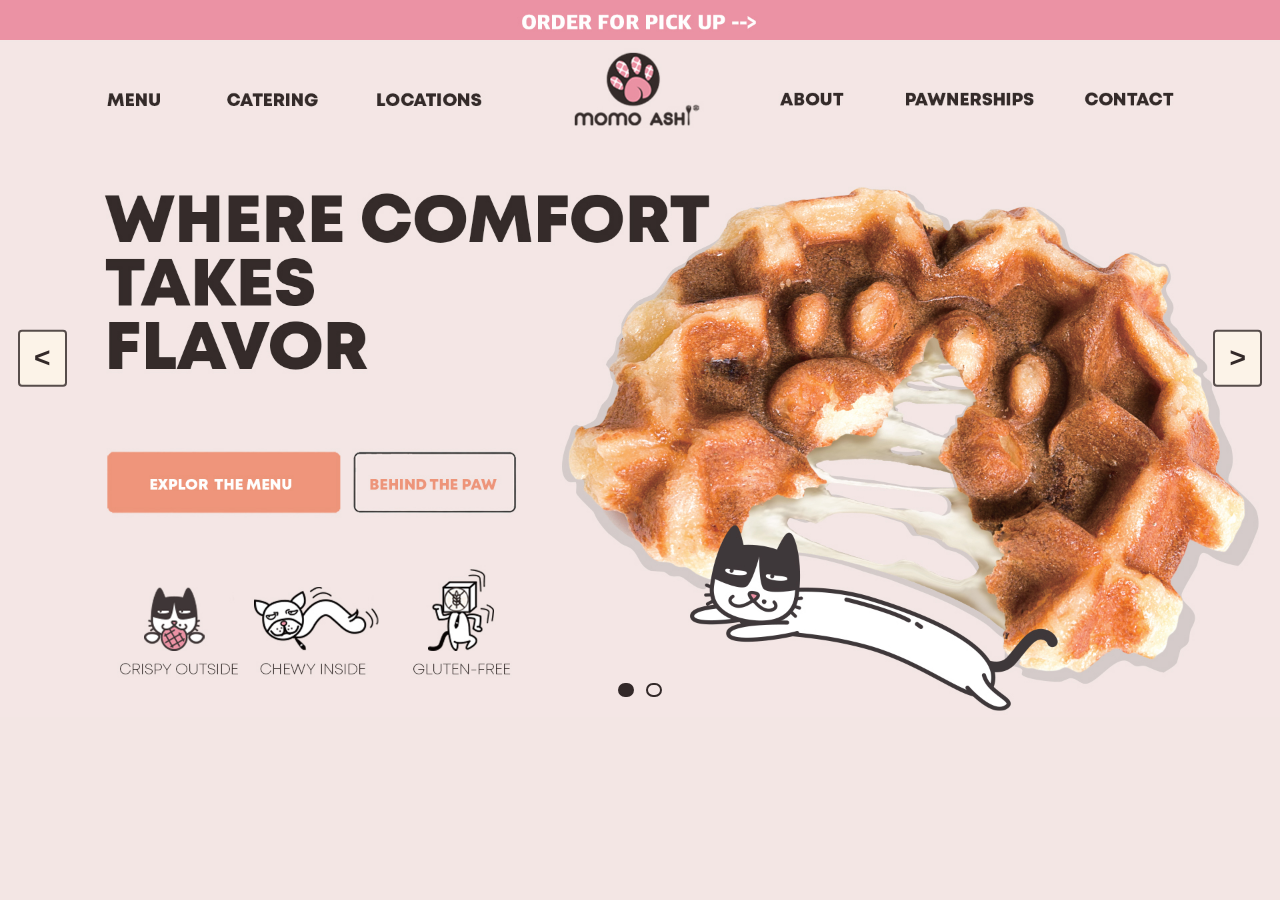
==== commit 9487f5b9: "feat: match momo ashi references" ====
--- a/index.html
+++ b/index.html
@@ -3,7 +3,7 @@
 <head>
   <meta charset="UTF-8" />
   <meta name="viewport" content="width=device-width, initial-scale=1.0" />
-  <title>Momo Ashi | Tea, Snacks, and Wamochi</title>
+  <title>Momo Ashi | Where Comfort Takes Flavor</title>
   <link rel="icon" type="image/png" href="brand assets/momologo.png" />
   <link rel="preconnect" href="https://fonts.googleapis.com" />
   <link rel="preconnect" href="https://fonts.gstatic.com" crossorigin />
@@ -14,120 +14,92 @@
       --momo-pink: #EB92A4;
       --pearl-black: #332929;
       --warm-cream: #FFF7E8;
-      --pressed-pink: #D9788C;
-      --cocoa: #5D4A47;
-      --soft-line: rgba(51, 41, 41, .16);
-      --shadow: 0 24px 60px rgba(51, 41, 41, .18);
-      --display: "Arial Black", "Plus Jakarta Sans", Impact, sans-serif;
-      --body: "Plus Jakarta Sans", system-ui, sans-serif;
-      --editorial: "Cormorant Garamond", Georgia, serif;
+      --focus: 3px solid #332929;
     }
 
     * { box-sizing: border-box; }
 
     html {
-      scroll-behavior: smooth;
       background: var(--misty-blush);
+      color: var(--pearl-black);
+      font-family: "Plus Jakarta Sans", system-ui, sans-serif;
     }
 
     body {
       margin: 0;
-      font-family: var(--body);
-      color: var(--pearl-black);
+      min-width: 320px;
       background: var(--misty-blush);
-      line-height: 1.6;
-      overflow-x: hidden;
-    }
-
-    body.menu-open { overflow: hidden; }
-    img { max-width: 100%; display: block; }
-    a { color: inherit; }
+    }
+
+    img { display: block; max-width: 100%; }
 
     .skip-link {
       position: fixed;
       left: 16px;
       top: 16px;
-      z-index: 300;
+      z-index: 20;
       transform: translateY(-140%);
       background: var(--pearl-black);
       color: var(--warm-cream);
       padding: 10px 14px;
       border-radius: 4px;
-      font-weight: 700;
+      font-weight: 800;
     }
 
     .skip-link:focus { transform: translateY(0); }
 
-    .pickup-bar {
-      min-height: 60px;
-      display: grid;
-      place-items: center;
-      background: var(--momo-pink);
-      color: var(--warm-cream);
-      font-family: var(--display);
-      font-size: clamp(20px, 2vw, 29px);
-      line-height: 1;
-      text-decoration: none;
-      text-transform: uppercase;
-    }
-
-    .pickup-bar:focus-visible,
-    .nav-link:focus-visible,
-    .brand-link:focus-visible,
-    .button:focus-visible,
-    .carousel-arrow:focus-visible,
-    .carousel-dot:focus-visible,
-    .menu-toggle:focus-visible,
-    .gallery-item:focus-visible,
-    .lightbox-close:focus-visible {
-      outline: 3px solid var(--pearl-black);
+    .site-shell {
+      width: min(100%, 1920px);
+      margin: 0 auto;
+      position: relative;
+      overflow: hidden;
+      background: var(--misty-blush);
+    }
+
+    .hero-carousel {
+      position: relative;
+      width: 100%;
+      aspect-ratio: 1920 / 1075;
+      min-height: 560px;
+    }
+
+    .reference-slide {
+      position: absolute;
+      inset: 0;
+      opacity: 0;
+      visibility: hidden;
+      transition: opacity 500ms ease;
+    }
+
+    .reference-slide.is-active {
+      opacity: 1;
+      visibility: visible;
+    }
+
+    .reference-slide img {
+      width: 100%;
+      height: 100%;
+      object-fit: cover;
+    }
+
+    .hotspot {
+      position: absolute;
+      z-index: 5;
+      display: block;
+      border-radius: 4px;
+      color: transparent;
+      overflow: hidden;
+      text-indent: -9999px;
+    }
+
+    .hotspot:focus-visible,
+    .carousel-control:focus-visible,
+    .carousel-dot:focus-visible {
+      outline: var(--focus);
       outline-offset: 4px;
     }
 
-    .site-header {
-      position: sticky;
-      top: 0;
-      z-index: 200;
-      background: rgba(243, 230, 228, .92);
-      backdrop-filter: blur(16px);
-      border-bottom: 1px solid var(--soft-line);
-    }
-
-    .nav-shell {
-      min-height: 150px;
-      max-width: 1680px;
-      margin: 0 auto;
-      padding: 22px clamp(22px, 7vw, 150px);
-      display: grid;
-      grid-template-columns: 1fr auto 1fr;
-      align-items: center;
-      gap: clamp(18px, 4vw, 68px);
-    }
-
-    .nav-group {
-      display: flex;
-      align-items: center;
-      gap: clamp(26px, 5vw, 84px);
-      list-style: none;
-      margin: 0;
-      padding: 0;
-    }
-
-    .nav-group:last-child { justify-content: flex-end; }
-
-    .nav-link {
-      position: relative;
-      display: inline-flex;
-      padding: 10px 0;
-      font-family: var(--body);
-      font-weight: 800;
-      font-size: clamp(15px, 1.5vw, 26px);
-      text-decoration: none;
-      text-transform: uppercase;
-      white-space: nowrap;
-    }
-
-    .nav-link::after {
+    .hotspot::after {
       content: "";
       position: absolute;
       left: 0;
@@ -140,284 +112,48 @@
       transition: transform 220ms ease;
     }
 
-    .nav-link:hover::after,
-    .nav-link.is-active::after,
-    .nav-link:focus-visible::after {
+    .hotspot:hover::after,
+    .hotspot:focus-visible::after {
       transform: scaleX(1);
     }
 
-    .brand-link {
-      display: grid;
-      place-items: center;
-      gap: 6px;
-      min-width: 164px;
-      text-decoration: none;
-    }
-
-    .brand-link img {
-      width: clamp(78px, 7vw, 110px);
-      aspect-ratio: 1;
-      object-fit: contain;
-    }
-
-    .brand-wordmark {
-      font-family: var(--display);
-      font-size: clamp(20px, 2vw, 31px);
-      line-height: .9;
-      text-transform: uppercase;
-    }
-
-    .menu-toggle {
-      display: none;
-      width: 46px;
-      height: 46px;
-      border: 2px solid var(--pearl-black);
-      border-radius: 6px;
-      background: transparent;
+    .pickup-link { left: 40.5%; top: 0; width: 19.2%; height: 5.55%; }
+    .menu-link { left: 8%; top: 12%; width: 5.2%; height: 4.2%; }
+    .catering-link { left: 17%; top: 12%; width: 8.2%; height: 4.2%; }
+    .locations-link { left: 29%; top: 12%; width: 9.2%; height: 4.2%; }
+    .about-link { left: 60.8%; top: 12%; width: 6.3%; height: 4.2%; }
+    .pawnerships-link { left: 70.5%; top: 12%; width: 11.5%; height: 4.2%; }
+    .contact-link { left: 84.5%; top: 12%; width: 9.2%; height: 4.2%; }
+    .logo-link { left: 44.7%; top: 6.8%; width: 10.6%; height: 11.8%; }
+    .primary-cta { left: 8.2%; top: 63%; width: 18.5%; height: 8.8%; }
+    .secondary-cta { left: 27.3%; top: 63%; width: 13.7%; height: 8.8%; }
+
+    .carousel-control {
+      position: absolute;
+      top: 50%;
+      z-index: 8;
+      width: clamp(38px, 3.8vw, 58px);
+      height: clamp(44px, 4.4vw, 66px);
+      border: 2px solid rgba(51, 41, 41, .82);
+      border-radius: 4px;
+      background: rgba(255, 247, 232, .75);
       color: var(--pearl-black);
+      font-size: clamp(22px, 2.2vw, 36px);
       font-weight: 800;
-      cursor: pointer;
-    }
-
-    .hero-carousel {
-      position: relative;
-      min-height: min(870px, calc(100vh - 210px));
-      isolation: isolate;
-      overflow: hidden;
-      background: var(--misty-blush);
-    }
-
-    .slide {
-      position: absolute;
-      inset: 0;
-      opacity: 0;
-      pointer-events: none;
-      transition: opacity 650ms ease;
-    }
-
-    .slide.is-active {
-      opacity: 1;
-      pointer-events: auto;
-    }
-
-    .slide-inner {
-      width: min(100%, 1920px);
-      min-height: min(870px, calc(100vh - 210px));
-      margin: 0 auto;
-      padding: clamp(56px, 7vw, 132px) clamp(26px, 8vw, 160px) 94px;
-      display: grid;
-      grid-template-columns: minmax(360px, .82fr) minmax(420px, 1fr);
-      align-items: center;
-      gap: clamp(24px, 4vw, 70px);
-    }
-
-    .slide[data-theme="tote"] { background: var(--momo-pink); }
-
-    .hero-kicker,
-    .section-kicker {
-      margin: 0 0 12px;
-      font-weight: 800;
-      color: var(--momo-pink);
-      font-size: clamp(20px, 2.1vw, 36px);
-      line-height: 1.1;
-      text-transform: uppercase;
-    }
-
-    .slide[data-theme="tote"] .hero-kicker,
-    .slide[data-theme="tote"] .hero-copy,
-    .slide[data-theme="tote"] .fine-print {
-      color: var(--warm-cream);
-    }
-
-    h1,
-    h2,
-    h3 {
-      font-family: var(--display);
-      text-transform: uppercase;
-      line-height: .98;
-    }
-
-    .hero-title {
-      max-width: 920px;
-      margin: 0;
-      font-size: clamp(58px, 7.2vw, 138px);
-    }
-
-    .hero-copy {
-      width: min(100%, 840px);
-      margin: 34px 0 0;
-      color: var(--cocoa);
-      font-size: clamp(19px, 2vw, 34px);
-      line-height: 1.35;
-      letter-spacing: .04em;
-    }
-
-    .fine-print {
-      width: min(100%, 730px);
-      margin: 70px 0 0;
-      color: var(--pearl-black);
-      font-size: clamp(14px, 1.3vw, 24px);
-      line-height: 1.25;
-      font-weight: 600;
-      letter-spacing: .04em;
-    }
-
-    .hero-actions {
-      display: flex;
-      flex-wrap: wrap;
-      gap: 20px;
-      margin-top: 54px;
-    }
-
-    .button {
-      display: inline-flex;
-      align-items: center;
-      justify-content: center;
-      min-height: 68px;
-      padding: 0 38px;
-      border: 3px solid var(--pearl-black);
-      border-radius: 7px;
-      background: transparent;
-      color: var(--pearl-black);
-      font-weight: 800;
-      font-size: clamp(15px, 1.3vw, 23px);
-      text-decoration: none;
-      text-transform: uppercase;
-      transition: transform 180ms ease, background 180ms ease, color 180ms ease;
-    }
-
-    .button:hover { transform: translateY(-2px); }
-
-    .button-primary {
-      border-color: #EF9178;
-      background: #EF9178;
-      color: var(--warm-cream);
-    }
-
-    .button-dark {
-      border-color: var(--pearl-black);
-      background: var(--pearl-black);
-      color: var(--warm-cream);
-    }
-
-    .hero-media {
-      position: relative;
-      min-height: clamp(360px, 48vw, 720px);
-      display: grid;
-      place-items: center;
-    }
-
-    .product-photo {
-      width: min(100%, 820px);
-      aspect-ratio: 1.18;
-      object-fit: cover;
-      border-radius: 50%;
-      box-shadow: var(--shadow);
-      transform: rotate(2deg);
-    }
-
-    .slide[data-theme="tote"] .product-photo {
-      width: min(100%, 760px);
-      aspect-ratio: .95;
-      border-radius: 6px;
-      transform: rotate(5deg);
-      object-position: center;
-    }
-
-    .media-caption {
-      position: absolute;
-      right: 4%;
-      bottom: 5%;
-      max-width: 320px;
-      padding: 14px 18px;
-      border-radius: 6px;
-      background: var(--pearl-black);
-      color: var(--warm-cream);
-      font-weight: 800;
-      font-size: clamp(13px, 1.1vw, 19px);
-      line-height: 1.15;
-      text-transform: uppercase;
-      box-shadow: var(--shadow);
-    }
-
-    .value-badge {
-      position: absolute;
-      left: 0;
-      top: 33%;
-      width: clamp(116px, 9vw, 168px);
-      aspect-ratio: 1;
-      display: grid;
-      place-items: center;
-      border-radius: 50%;
-      background: var(--pearl-black);
-      color: var(--warm-cream);
-      text-align: center;
-      font-family: var(--display);
-      font-size: clamp(19px, 2vw, 34px);
-      line-height: .95;
-      text-transform: uppercase;
-      box-shadow: var(--shadow);
-    }
-
-    .value-badge small {
-      display: block;
-      margin-top: 6px;
-      font-family: var(--body);
-      font-size: .52em;
       line-height: 1;
-    }
-
-    .feature-row {
-      display: flex;
-      gap: clamp(28px, 4vw, 72px);
-      margin-top: 70px;
-      color: var(--cocoa);
-      text-transform: uppercase;
-    }
-
-    .feature {
-      display: grid;
-      gap: 12px;
-      justify-items: center;
-      font-size: clamp(14px, 1.2vw, 22px);
-    }
-
-    .feature-mark {
-      width: 58px;
-      height: 58px;
-      display: grid;
-      place-items: center;
-      border: 3px solid var(--pearl-black);
-      border-radius: 50%;
-      font-weight: 800;
-      color: var(--pearl-black);
-    }
-
-    .carousel-arrow {
-      position: absolute;
-      top: 50%;
-      z-index: 20;
-      width: 50px;
-      height: 58px;
-      border: 2px solid var(--pearl-black);
-      border-radius: 6px;
-      background: rgba(255, 247, 232, .78);
-      color: var(--pearl-black);
-      font-size: 30px;
-      font-weight: 800;
       cursor: pointer;
       transform: translateY(-50%);
     }
 
-    .carousel-arrow:hover { background: var(--warm-cream); }
-    .carousel-arrow.prev { left: 20px; }
-    .carousel-arrow.next { right: 20px; }
+    .carousel-control:hover { background: var(--warm-cream); }
+    .carousel-control.prev { left: 18px; }
+    .carousel-control.next { right: 18px; }
 
     .carousel-dots {
       position: absolute;
       left: 50%;
-      bottom: 32px;
-      z-index: 20;
+      bottom: 20px;
+      z-index: 8;
       display: flex;
       gap: 12px;
       transform: translateX(-50%);
@@ -434,410 +170,13 @@
 
     .carousel-dot.is-active { background: var(--pearl-black); }
 
-    section {
-      padding: clamp(78px, 9vw, 150px) clamp(22px, 6vw, 112px);
-    }
-
-    .section-inner {
-      width: min(100%, 1440px);
-      margin: 0 auto;
-    }
-
-    .section-title {
-      margin: 0;
-      font-size: clamp(42px, 5.2vw, 94px);
-    }
-
-    .section-copy {
-      margin: 24px 0 0;
-      color: var(--cocoa);
-      font-size: clamp(17px, 1.3vw, 22px);
-      max-width: 670px;
-    }
-
-    .about-hero {
-      display: grid;
-      grid-template-columns: minmax(320px, .72fr) minmax(420px, 1fr);
-      align-items: center;
-      gap: clamp(34px, 7vw, 120px);
-    }
-
-    .about-hero-media {
-      position: relative;
-      min-height: 440px;
-    }
-
-    .waffle-stack {
-      display: grid;
-      gap: 10px;
-      justify-items: end;
-    }
-
-    .waffle-stack img {
-      width: min(86%, 620px);
-      aspect-ratio: 1.35;
-      object-fit: cover;
-      border-radius: 50%;
-      box-shadow: var(--shadow);
-    }
-
-    .waffle-stack img:nth-child(2) {
-      justify-self: start;
-      width: min(64%, 410px);
-      margin-top: -62px;
-      transform: rotate(-8deg);
-    }
-
-    .editorial-line {
-      margin: 34px 0;
-      font-family: var(--editorial);
-      font-size: clamp(24px, 2.4vw, 42px);
-      line-height: 1.1;
-      color: var(--cocoa);
-    }
-
-    .story-grid {
-      display: grid;
-      grid-template-columns: minmax(300px, .62fr) minmax(360px, 1fr);
-      align-items: end;
-      gap: clamp(34px, 7vw, 110px);
-      padding-top: clamp(54px, 7vw, 104px);
-      border-top: 1px solid var(--soft-line);
-    }
-
-    .story-illustration {
-      align-self: stretch;
-      display: grid;
-      align-content: end;
-      min-height: 310px;
-      padding: 28px;
-      background: var(--warm-cream);
-      border: 2px solid var(--soft-line);
-      border-radius: 8px;
-    }
-
-    .counter-scene {
-      display: grid;
-      grid-template-columns: 1fr auto 1fr;
-      align-items: end;
-      gap: 12px;
-    }
-
-    .counter {
-      min-height: 78px;
-      border: 3px solid var(--pearl-black);
-      border-radius: 7px 7px 0 0;
-      display: grid;
-      place-items: center;
-      font-family: var(--display);
-      font-size: 22px;
-      text-transform: uppercase;
-    }
-
-    .characters {
-      display: flex;
-      align-items: end;
-      gap: 12px;
-      font-weight: 800;
-      text-align: center;
-    }
-
-    .character {
-      width: 72px;
-      min-height: 128px;
-      display: grid;
-      place-items: center;
-      border: 3px solid var(--pearl-black);
-      border-radius: 40px 40px 28px 28px;
-      background: var(--misty-blush);
-    }
-
-    .origin-band {
-      padding: 0;
-      background: var(--pearl-black);
-      color: var(--warm-cream);
-    }
-
-    .origin-grid {
-      display: grid;
-      grid-template-columns: .7fr 1fr;
-      min-height: 520px;
-    }
-
-    .origin-grid img {
-      width: 100%;
-      height: 100%;
-      object-fit: cover;
-    }
-
-    .origin-copy {
-      padding: clamp(48px, 6vw, 94px);
-      display: grid;
-      align-content: center;
-    }
-
-    .origin-copy .section-kicker { color: var(--momo-pink); }
-
-    .origin-copy p {
-      max-width: 660px;
-      margin: 24px 0 0;
-      color: rgba(255, 247, 232, .86);
-      font-size: clamp(17px, 1.35vw, 24px);
-    }
-
-    .founders-grid {
-      display: grid;
-      grid-template-columns: 1fr minmax(240px, 420px) 1fr;
-      align-items: center;
-      gap: clamp(28px, 6vw, 90px);
-      text-align: left;
-    }
-
-    .founders-heading {
-      grid-column: 1 / -1;
-      text-align: center;
-      margin-bottom: 18px;
-    }
-
-    .founder-name {
-      margin: 6px 0 18px;
-      font-family: var(--display);
-      font-size: clamp(42px, 4vw, 72px);
-      line-height: 1;
-      text-transform: uppercase;
-    }
-
-    .founder-card p {
-      margin: 0;
-      color: var(--cocoa);
-      font-size: clamp(16px, 1.2vw, 20px);
-    }
-
-    .founder-art {
-      display: flex;
-      justify-content: center;
-      gap: 22px;
-      align-items: end;
-    }
-
-    .founder-art .character {
-      width: clamp(92px, 9vw, 150px);
-      min-height: clamp(170px, 16vw, 270px);
-      font-size: clamp(22px, 2vw, 38px);
-    }
-
-    .menu-section { background: var(--warm-cream); }
-
-    .section-heading-row {
-      display: flex;
-      align-items: end;
-      justify-content: space-between;
-      gap: 30px;
-      margin-bottom: 44px;
-    }
-
-    .menu-grid,
-    .locations-grid {
-      display: grid;
-      grid-template-columns: repeat(3, minmax(0, 1fr));
-      gap: 22px;
-    }
-
-    .menu-card,
-    .location-card {
-      min-height: 100%;
-      padding: 24px;
-      border: 2px solid var(--soft-line);
-      border-radius: 8px;
-      background: var(--misty-blush);
-      box-shadow: 0 16px 36px rgba(51, 41, 41, .08);
-    }
-
-    .menu-card img {
-      width: 100%;
-      aspect-ratio: 1.3;
-      object-fit: cover;
-      border-radius: 6px;
-      margin-bottom: 20px;
-    }
-
-    .menu-card h3,
-    .location-card h3 {
-      margin: 0 0 12px;
-      font-size: clamp(24px, 2vw, 34px);
-    }
-
-    .menu-card p,
-    .location-card p {
-      margin: 0;
-      color: var(--cocoa);
-    }
-
-    .tag-row {
-      display: flex;
-      flex-wrap: wrap;
-      gap: 10px;
-      margin-top: 18px;
-    }
-
-    .tag {
-      border: 2px solid var(--momo-pink);
-      border-radius: 999px;
-      padding: 6px 12px;
-      color: var(--pearl-black);
-      font-size: 12px;
-      font-weight: 800;
-      text-transform: uppercase;
-    }
-
-    .gallery-section { background: var(--misty-blush); }
-
-    .gallery-grid {
-      display: grid;
-      grid-template-columns: repeat(4, 1fr);
-      gap: 16px;
-    }
-
-    .gallery-item {
-      position: relative;
-      border: 0;
-      padding: 0;
-      background: transparent;
-      cursor: zoom-in;
-    }
-
-    .gallery-item.wide { grid-column: span 2; }
-    .gallery-item.tall { grid-row: span 2; }
-
-    .gallery-item img {
-      width: 100%;
-      height: 100%;
-      min-height: 250px;
-      object-fit: cover;
-      border-radius: 8px;
-      box-shadow: 0 16px 34px rgba(51, 41, 41, .12);
-    }
-
-    .reviews-section { background: var(--warm-cream); }
-
-    .reviews-grid {
-      display: grid;
-      grid-template-columns: repeat(3, minmax(0, 1fr));
-      gap: 22px;
-    }
-
-    .review-card {
-      padding: 30px;
-      border-radius: 8px;
-      background: var(--misty-blush);
-      border: 2px solid var(--soft-line);
-    }
-
-    .review-card blockquote {
-      margin: 0;
-      color: var(--cocoa);
-      font-family: var(--editorial);
-      font-size: clamp(22px, 1.8vw, 31px);
-      line-height: 1.15;
-    }
-
-    .review-card cite {
-      display: block;
-      margin-top: 22px;
-      font-style: normal;
-      font-weight: 800;
-      text-transform: uppercase;
-    }
-
-    .locations-section { background: var(--misty-blush); }
-
-    .location-actions {
-      display: flex;
-      flex-direction: column;
-      gap: 10px;
-      margin-top: 22px;
-    }
-
-    .location-actions .button {
-      min-height: 52px;
-      padding: 0 18px;
-      font-size: 13px;
-    }
-
-    footer {
-      padding: 52px 24px;
-      background: var(--pearl-black);
-      color: var(--warm-cream);
-      text-align: center;
-    }
-
-    .footer-logo {
-      width: 82px;
-      margin: 0 auto 16px;
-    }
-
-    .footer-links {
-      display: flex;
-      justify-content: center;
-      flex-wrap: wrap;
-      gap: 18px 28px;
-      margin: 24px 0;
-      padding: 0;
-      list-style: none;
-      font-weight: 800;
-      text-transform: uppercase;
-    }
-
-    .footer-links a {
-      text-decoration-color: transparent;
-      text-underline-offset: 5px;
-    }
-
-    .footer-links a:hover { text-decoration-color: var(--momo-pink); }
-
-    .footer-copy {
-      margin: 0;
-      color: rgba(255, 247, 232, .68);
-      font-size: 13px;
-    }
-
-    .lightbox {
-      position: fixed;
-      inset: 0;
-      z-index: 500;
-      display: grid;
-      place-items: center;
-      padding: 28px;
-      background: rgba(51, 41, 41, .88);
-      opacity: 0;
-      pointer-events: none;
-      transition: opacity 220ms ease;
-    }
-
-    .lightbox.open {
-      opacity: 1;
-      pointer-events: auto;
-    }
-
-    .lightbox-img {
-      max-width: min(100%, 980px);
-      max-height: 82vh;
-      object-fit: contain;
-      border-radius: 8px;
-    }
-
-    .lightbox-close {
-      position: absolute;
-      right: 22px;
-      top: 22px;
-      width: 46px;
-      height: 46px;
-      border: 2px solid var(--warm-cream);
-      border-radius: 6px;
-      background: transparent;
-      color: var(--warm-cream);
-      font-size: 28px;
-      cursor: pointer;
+    .semantic-copy {
+      position: absolute;
+      width: 1px;
+      height: 1px;
+      overflow: hidden;
+      clip: rect(0 0 0 0);
+      white-space: nowrap;
     }
 
     @media (prefers-reduced-motion: reduce) {
@@ -847,451 +186,83 @@
         scroll-behavior: auto !important;
         transition-duration: 1ms !important;
         animation-duration: 1ms !important;
-        animation-iteration-count: 1 !important;
-      }
-    }
-
-    @media (max-width: 1100px) {
-      .pickup-bar { min-height: 48px; }
-
-      .nav-shell {
-        min-height: 92px;
-        grid-template-columns: auto 1fr auto;
-        padding: 12px 20px;
-      }
-
-      .brand-link {
-        grid-column: 1;
-        min-width: 0;
-        justify-items: start;
-        grid-auto-flow: column;
-        align-items: center;
-      }
-
-      .brand-wordmark { font-size: 22px; }
-      .brand-link img { width: 58px; }
-
-      .menu-toggle {
-        display: block;
-        grid-column: 3;
-      }
-
-      .nav-group {
+      }
+    }
+
+    @media (max-width: 900px) {
+      .site-shell {
+        width: 100%;
+        overflow-x: auto;
+      }
+
+      .hero-carousel {
+        width: 1120px;
+        min-height: 627px;
+      }
+
+      .carousel-control {
         position: fixed;
-        left: 0;
-        right: 0;
-        display: none;
-        flex-direction: column;
-        align-items: stretch;
-        gap: 0;
-        padding: 0 24px;
-        background: var(--misty-blush);
-      }
-
-      .nav-group:first-of-type { top: 140px; padding-top: 20px; }
-      .nav-group:last-of-type { top: 334px; padding-bottom: 28px; border-bottom: 1px solid var(--soft-line); }
-      .site-header.is-open .nav-group { display: flex; }
-      .nav-link { font-size: 22px; }
-
-      .slide-inner {
-        min-height: calc(100vh - 140px);
-        grid-template-columns: 1fr;
-        padding: 46px 28px 82px;
-      }
-
-      .hero-media {
-        min-height: 330px;
-        order: -1;
-      }
-
-      .product-photo { width: min(76vw, 560px); }
-
-      .feature-row {
-        margin-top: 34px;
-        gap: 20px;
-      }
-
-      .carousel-arrow { display: none; }
-
-      .about-hero,
-      .story-grid,
-      .origin-grid,
-      .founders-grid {
-        grid-template-columns: 1fr;
-      }
-
-      .founders-heading { text-align: left; }
-      .founder-art { order: -1; }
-
-      .menu-grid,
-      .locations-grid,
-      .reviews-grid {
-        grid-template-columns: 1fr;
-      }
-
-      .gallery-grid { grid-template-columns: repeat(2, 1fr); }
-    }
-
-    @media (max-width: 620px) {
-      .hero-title { font-size: clamp(44px, 15vw, 76px); }
-      .hero-copy { font-size: 18px; letter-spacing: 0; }
-      .fine-print { margin-top: 28px; letter-spacing: 0; }
-      .hero-actions { margin-top: 32px; }
-      .button { width: 100%; min-height: 58px; }
-      .feature-row { flex-wrap: wrap; justify-content: center; }
-      .media-caption { right: 0; bottom: 0; }
-      .value-badge { left: auto; right: 0; top: 18%; }
-      .section-heading-row { display: block; }
-      .gallery-grid { grid-template-columns: 1fr; }
-      .gallery-item.wide,
-      .gallery-item.tall { grid-column: auto; grid-row: auto; }
-      .nav-group:first-of-type { top: 140px; }
-      .nav-group:last-of-type { top: 334px; }
+        top: auto;
+        bottom: 18px;
+        transform: none;
+      }
+
+      .carousel-dots {
+        position: fixed;
+        bottom: 42px;
+      }
     }
   </style>
 </head>
 <body>
-  <a class="skip-link" href="#main">Skip to content</a>
-  <a class="pickup-bar" href="https://order.mealkeyway.com/customer/release/index?mid=6b622f377779775a4f414c337946694a6c757a624f513d3d&convertAllImages=true#/main" target="_blank" rel="noopener">Order for pickup --&gt;</a>
-
-  <header class="site-header" id="site-header">
-    <nav class="nav-shell" aria-label="Primary navigation">
-      <ul class="nav-group">
-        <li><a class="nav-link is-active" href="#menu">Menu</a></li>
-        <li><a class="nav-link" href="#catering">Catering</a></li>
-        <li><a class="nav-link" href="#locations">Locations</a></li>
-      </ul>
-      <a class="brand-link" href="#" aria-label="Momo Ashi home">
-        <img src="brand assets/momologo.png" alt="" />
-        <span class="brand-wordmark">momo ashi</span>
-      </a>
-      <ul class="nav-group">
-        <li><a class="nav-link" href="#about">About</a></li>
-        <li><a class="nav-link" href="#pawnerships">Pawnerships</a></li>
-        <li><a class="nav-link" href="#contact">Contact</a></li>
-      </ul>
-      <button class="menu-toggle" type="button" aria-expanded="false" aria-controls="site-header">Menu</button>
-    </nav>
-  </header>
-
-  <main id="main">
-    <section class="hero-carousel" aria-label="Featured Momo Ashi promotions">
-      <article class="slide is-active" data-theme="wamochi">
-        <div class="slide-inner">
-          <div class="hero-content">
-            <h1 class="hero-title">Where comfort takes flavor</h1>
-            <div class="hero-actions">
-              <a class="button button-primary" href="#menu">Explore the menu</a>
-              <a class="button" href="#about">Behind the paw</a>
-            </div>
-            <div class="feature-row" aria-label="Wamochi qualities">
-              <span class="feature"><span class="feature-mark">C</span>Crispy outside</span>
-              <span class="feature"><span class="feature-mark">W</span>Chewy inside</span>
-              <span class="feature"><span class="feature-mark">G</span>Gluten-free</span>
-            </div>
-          </div>
-          <div class="hero-media" aria-hidden="true">
-            <img class="product-photo" src="gallery pics/9.jpg" alt="" />
-            <span class="media-caption">Fresh wamochi, signature paw center</span>
-          </div>
+  <a class="skip-link" href="#content">Skip to content</a>
+  <main class="site-shell" id="content">
+    <section class="hero-carousel" aria-label="Momo Ashi featured slides">
+      <article class="reference-slide is-active">
+        <img src="reference assets/home-reference.jpg" alt="Momo Ashi Wamochi hero with headline Where comfort takes flavor" />
+        <div class="semantic-copy">
+          <h1>Where comfort takes flavor</h1>
+          <p>Crispy outside. Chewy inside. Gluten-free.</p>
         </div>
       </article>
-
-      <article class="slide" data-theme="tote">
-        <div class="slide-inner">
-          <div class="hero-content">
-            <p class="hero-kicker">In-store exclusive</p>
-            <h2 class="hero-title">You can never have too many totes</h2>
-            <p class="hero-copy">Join Paw Points in store and spend $25+ in one transaction to receive a Mystery Paw Tote.</p>
-            <p class="fine-print">Four designs. Random selection. One tote per transaction of $25+ before tax. While supplies last.</p>
-          </div>
-          <div class="hero-media" aria-hidden="true">
-            <img class="product-photo" src="gallery pics/7.jpg" alt="" />
-            <span class="value-badge">$20 <small>retail value</small></span>
-          </div>
+      <article class="reference-slide">
+        <img src="reference assets/tote-reference.jpg" alt="Momo Ashi Mystery Paw Tote in-store exclusive promotion" />
+        <div class="semantic-copy">
+          <h2>You can never have too many totes</h2>
+          <p>Join Paw Points in store and spend $25+ in one transaction to receive a Mystery Paw Tote.</p>
+          <p>Four designs. Random selection. One tote per transaction of $25+ before tax. While supplies last.</p>
         </div>
       </article>
 
-      <button class="carousel-arrow prev" type="button" aria-label="Previous slide">&lt;</button>
-      <button class="carousel-arrow next" type="button" aria-label="Next slide">&gt;</button>
+      <a class="hotspot pickup-link" href="https://order.mealkeyway.com/customer/release/index?mid=6b622f377779775a4f414c337946694a6c757a624f513d3d&convertAllImages=true#/main" target="_blank" rel="noopener">Order for pickup</a>
+      <a class="hotspot menu-link" href="#menu">Menu</a>
+      <a class="hotspot catering-link" href="#catering">Catering</a>
+      <a class="hotspot locations-link" href="#locations">Locations</a>
+      <a class="hotspot logo-link" href="index.html">Momo Ashi home</a>
+      <a class="hotspot about-link" href="about.html">About</a>
+      <a class="hotspot pawnerships-link" href="#pawnerships">Pawnerships</a>
+      <a class="hotspot contact-link" href="#contact">Contact</a>
+      <a class="hotspot primary-cta" href="#menu">Explore the menu</a>
+      <a class="hotspot secondary-cta" href="about.html">Behind the paw</a>
+
+      <button class="carousel-control prev" type="button" aria-label="Previous slide">&lt;</button>
+      <button class="carousel-control next" type="button" aria-label="Next slide">&gt;</button>
       <div class="carousel-dots" role="tablist" aria-label="Hero slides"></div>
     </section>
-
-    <section class="about-section" id="about">
-      <div class="section-inner about-hero">
-        <div>
-          <p class="section-kicker">Our story</p>
-          <h2 class="section-title">Behind the paw</h2>
-          <p class="editorial-line">It all started with a gentle press.</p>
-          <p class="section-copy">Momo Ashi turns the joyful shape of a cat or dog's paw into food you can hold: handcrafted drinks, savory snacks, sweet toast, and warm Wamochi made for everyday comfort.</p>
-        </div>
-        <div class="about-hero-media" aria-hidden="true">
-          <div class="waffle-stack">
-            <img src="gallery pics/9.jpg" alt="" />
-            <img src="gallery pics/8.jpg" alt="" />
-          </div>
-        </div>
-      </div>
-    </section>
-
-    <section>
-      <div class="section-inner story-grid">
-        <div>
-          <p class="editorial-line">"We wondered what comfort would taste like"</p>
-          <p class="section-copy">Inspired by the irresistible joy of gently pressing a paw, Momo Ashi became a place where playful ideas, handcrafted flavors, and everyday comfort come together, leaving a little paw print in the day.</p>
-        </div>
-        <div class="story-illustration" aria-hidden="true">
-          <div class="counter-scene">
-            <div class="counter">momo</div>
-            <div class="characters">
-              <span class="character">M</span>
-              <span class="character">A</span>
-            </div>
-            <div class="counter">ashi</div>
-          </div>
-        </div>
-      </div>
-    </section>
-
-    <section class="origin-band">
-      <div class="origin-grid">
-        <img src="gallery pics/1.jpg" alt="Wamochi and Momo Ashi drink at the shop" />
-        <div class="origin-copy">
-          <p class="section-kicker">The origin of Wamochi</p>
-          <h2 class="section-title">Turning comfort into flavor</h2>
-          <p>Wamochi is our take on the mochi waffle: lightly crisp outside and soft, satisfying, and chewy inside.</p>
-          <p>Every Wamochi is made fresh using our custom paw-shaped waffle press, creating golden edges and our signature paw at the center.</p>
-        </div>
-      </div>
-    </section>
-
-    <section>
-      <div class="section-inner founders-grid">
-        <p class="section-kicker founders-heading">Meet the founders in spirit</p>
-        <div class="founder-card">
-          <p class="section-kicker">The cat</p>
-          <h3 class="founder-name">Momo</h3>
-          <p>Cool, calm, and selectively social. Momo takes quality control seriously and believes comfort is a way of life.</p>
-        </div>
-        <div class="founder-art" aria-hidden="true">
-          <span class="character">M</span>
-          <span class="character">A</span>
-        </div>
-        <div class="founder-card">
-          <p class="section-kicker">The dog</p>
-          <h3 class="founder-name">Ashi</h3>
-          <p>Squishy, stubborn, and all heart. Ashi is always ready for a snack and believes in the power of pawsitivity.</p>
-        </div>
-      </div>
-    </section>
-
-    <section class="menu-section" id="menu">
-      <div class="section-inner">
-        <div class="section-heading-row">
-          <div>
-            <p class="section-kicker">What we serve</p>
-            <h2 class="section-title">More to love</h2>
-          </div>
-          <p class="section-copy">From Wamochi and handcrafted drinks to sweet and savory comfort.</p>
-        </div>
-        <div class="menu-grid">
-          <article class="menu-card">
-            <img src="gallery pics/9.jpg" alt="Matcha Wamochi and Momo Ashi drink" />
-            <h3>Wamochi</h3>
-            <p>Paw-shaped mochi waffles with crisp edges and a chewy center.</p>
-            <div class="tag-row"><span class="tag">Crispy</span><span class="tag">Chewy</span></div>
-          </article>
-          <article class="menu-card">
-            <img src="gallery pics/5.jpg" alt="Onigiri and boba on a pink tray" />
-            <h3>Rice wraps</h3>
-            <p>Savory, portable snacks that pair beautifully with milk tea.</p>
-            <div class="tag-row"><span class="tag">Savory</span><span class="tag">Snackable</span></div>
-          </article>
-          <article class="menu-card">
-            <img src="gallery pics/3.jpg" alt="Sweet toast with toasted marshmallow" />
-            <h3>Sweet toast</h3>
-            <p>Warm, indulgent toast creations for sharing or keeping all to yourself.</p>
-            <div class="tag-row"><span class="tag">Sweet</span><span class="tag">Warm</span></div>
-          </article>
-        </div>
-      </div>
-    </section>
-
-    <section class="gallery-section" id="pawnerships">
-      <div class="section-inner">
-        <div class="section-heading-row">
-          <div>
-            <p class="section-kicker">Paw points and merch</p>
-            <h2 class="section-title">Tiny treats, big feelings</h2>
-          </div>
-          <a class="button" href="https://www.instagram.com/momoashi/?hl=en" target="_blank" rel="noopener">Follow @momoashi</a>
-        </div>
-        <div class="gallery-grid">
-          <button class="gallery-item tall" type="button" data-label="Boba and the wall"><img src="gallery pics/1.jpg" alt="Boba drink in front of the Momo Ashi mural" /></button>
-          <button class="gallery-item wide" type="button" data-label="Matcha waffle vibes"><img src="gallery pics/9.jpg" alt="Matcha waffle and Momo Ashi cup" /></button>
-          <button class="gallery-item" type="button" data-label="Onigiri and boba"><img src="gallery pics/5.jpg" alt="Onigiri and boba on a pink tray" /></button>
-          <button class="gallery-item" type="button" data-label="The jelly bar"><img src="gallery pics/4.jpg" alt="Jelly topping options" /></button>
-          <button class="gallery-item" type="button" data-label="Merch drop"><img src="gallery pics/7.jpg" alt="Momo Ashi branded bottle and tote bag" /></button>
-          <button class="gallery-item" type="button" data-label="Momo mugs"><img src="gallery pics/10.jpg" alt="Branded Momo Ashi cups" /></button>
-        </div>
-      </div>
-    </section>
-
-    <section class="reviews-section" id="catering">
-      <div class="section-inner">
-        <div class="section-heading-row">
-          <div>
-            <p class="section-kicker">For groups</p>
-            <h2 class="section-title">Catering the comfort</h2>
-          </div>
-          <p class="section-copy">Bring Momo Ashi drinks, snacks, and Wamochi to celebrations, office treats, and neighborhood gatherings.</p>
-        </div>
-        <div class="reviews-grid">
-          <article class="review-card">
-            <blockquote>"Handcrafted drinks, chewy pearls, and snacks that make the whole table happier."</blockquote>
-            <cite>Tea service</cite>
-          </article>
-          <article class="review-card">
-            <blockquote>"Sweet toast and Wamochi make a playful centerpiece for casual events."</blockquote>
-            <cite>Snack trays</cite>
-          </article>
-          <article class="review-card">
-            <blockquote>"A little pink, a little paw-shaped, and very easy to love."</blockquote>
-            <cite>Party orders</cite>
-          </article>
-        </div>
-      </div>
-    </section>
-
-    <section class="locations-section" id="locations">
-      <div class="section-inner">
-        <div class="section-heading-row">
-          <div>
-            <p class="section-kicker">Find us</p>
-            <h2 class="section-title">Three locations in NYC</h2>
-          </div>
-          <p class="section-copy">Walk in, order pickup, or come say hello at Bayside, Flushing, or Woodside.</p>
-        </div>
-        <div class="locations-grid">
-          <article class="location-card">
-            <h3>Bayside</h3>
-            <p>40-06 Bell Blvd<br />Bayside, NY 11361</p>
-            <p>Mon-Thur 1:00pm-11:00pm<br />Fri-Sat 12:00pm-11:00pm<br />Sun 1:00pm-11:00pm</p>
-            <p>718-819-8848</p>
-            <div class="location-actions">
-              <a class="button button-dark" href="https://order.mealkeyway.com/customer/release/index?mid=6b622f377779775a4f414c337946694a6c757a624f513d3d&convertAllImages=true#/main" target="_blank" rel="noopener">Order online</a>
-              <a class="button" href="https://www.google.com/maps/place/Momo+Ashi/@40.7639921,-73.7715154,17z/data=!3m1!4b1!4m6!3m5!1s0x89c26197120713c1:0x3f5bf08422bb01a1!8m2!3d40.7639921!4d-73.7715154!16s%2Fg%2F11p65wz4y4?entry=ttu&g_ep=EgoyMDI2MDMxOC4xIKXMDSoASAFQAw%3D%3D" target="_blank" rel="noopener">Google Maps</a>
-            </div>
-          </article>
-          <article class="location-card">
-            <h3>Flushing</h3>
-            <p>147-05 45th Ave<br />Flushing, NY 11355</p>
-            <p>Mon-Sun 11:30am-8:00pm</p>
-            <div class="location-actions">
-              <a class="button button-dark" href="https://order.mealkeyway.com/customer/release/index?mid=7944367672514974656b2f777331556b302b46364a673d3d&convertAllImages=true#/main" target="_blank" rel="noopener">Order online</a>
-              <a class="button" href="https://www.google.com/maps/place/Momo+Ashi+Flushing/@40.7556442,-73.8151292,17z/data=!3m1!4b1!4m6!3m5!1s0x89c261bbf605581b:0xd2436e3d0dffd92!8m2!3d40.7556442!4d-73.8151292!16s%2Fg%2F11rn5ccgny?entry=ttu&g_ep=EgoyMDI2MDMxOC4xIKXMDSoASAFQAw%3D%3D" target="_blank" rel="noopener">Google Maps</a>
-            </div>
-          </article>
-          <article class="location-card">
-            <h3>Woodside</h3>
-            <p>60-11 Roosevelt Ave<br />Woodside, NY 11377</p>
-            <p>Mon-Sun 11:30am-8:00pm</p>
-            <p>929-614-5721</p>
-            <div class="location-actions">
-              <a class="button button-dark" href="https://order.mealkeyway.com/customer/release/index?mid=554369345250396e6a6a644a3347445130554d6f49773d3d&convertAllImages=true#/main" target="_blank" rel="noopener">Order online</a>
-              <a class="button" href="https://www.google.com/maps/place/Momo+Ashi+Woodside/@40.7457032,-73.9038449,17z/data=!3m1!4b1!4m6!3m5!1s0x89c25f8870cea99f:0xdf9b478ca37e0222!8m2!3d40.7457032!4d-73.9038449!16s%2Fg%2F11k3qn9skm?entry=ttu&g_ep=EgoyMDI2MDMxOC4xIKXMDSoASAFQAw%3D%3D" target="_blank" rel="noopener">Google Maps</a>
-            </div>
-          </article>
-        </div>
-      </div>
-    </section>
-
-    <section class="menu-section" id="contact">
-      <div class="section-inner">
-        <div class="section-heading-row">
-          <div>
-            <p class="section-kicker">Contact</p>
-            <h2 class="section-title">Come by for pickup</h2>
-          </div>
-          <a class="button button-primary" href="https://www.instagram.com/momoashi/?hl=en" target="_blank" rel="noopener">Message on Instagram</a>
-        </div>
-      </div>
-    </section>
   </main>
 
-  <footer>
-    <img class="footer-logo" src="brand assets/momologo.png" alt="Momo Ashi logo" />
-    <nav aria-label="Footer navigation">
-      <ul class="footer-links">
-        <li><a href="#menu">Menu</a></li>
-        <li><a href="#catering">Catering</a></li>
-        <li><a href="#locations">Locations</a></li>
-        <li><a href="#about">About</a></li>
-        <li><a href="#pawnerships">Pawnerships</a></li>
-        <li><a href="#contact">Contact</a></li>
-      </ul>
-    </nav>
-    <p class="footer-copy">Copyright Momo Ashi Tea &amp; Snack Bar. New York City. Made by <a href="https://www.novusnyc.org/" target="_blank" rel="noopener">Novus</a>.</p>
-  </footer>
-
-  <div class="lightbox" id="lightbox" role="dialog" aria-modal="true" aria-label="Image viewer">
-    <button class="lightbox-close" id="lightbox-close" type="button" aria-label="Close">&times;</button>
-    <img class="lightbox-img" id="lightbox-img" src="" alt="" />
-  </div>
-
   <script>
-    const header = document.getElementById("site-header");
-    const menuToggle = document.querySelector(".menu-toggle");
-    const navLinks = document.querySelectorAll(".nav-link");
-
-    menuToggle.addEventListener("click", () => {
-      const isOpen = header.classList.toggle("is-open");
-      document.body.classList.toggle("menu-open", isOpen);
-      menuToggle.setAttribute("aria-expanded", String(isOpen));
-    });
-
-    navLinks.forEach((link) => {
-      link.addEventListener("click", () => {
-        header.classList.remove("is-open");
-        document.body.classList.remove("menu-open");
-        menuToggle.setAttribute("aria-expanded", "false");
-      });
-    });
-
-    const sectionLinks = Array.from(navLinks).filter((link) => link.hash);
-    const linkedSections = sectionLinks
-      .map((link) => document.querySelector(link.hash))
-      .filter(Boolean);
-
-    function setActiveLink(sectionId) {
-      sectionLinks.forEach((link) => {
-        link.classList.toggle("is-active", link.hash === "#" + sectionId);
-      });
-    }
-
-    const sectionObserver = new IntersectionObserver((entries) => {
-      const visible = entries
-        .filter((entry) => entry.isIntersecting)
-        .sort((a, b) => b.intersectionRatio - a.intersectionRatio)[0];
-      if (visible) setActiveLink(visible.target.id);
-    }, {
-      rootMargin: "-35% 0px -50% 0px",
-      threshold: [.08, .2, .45]
-    });
-
-    linkedSections.forEach((section) => sectionObserver.observe(section));
-
+    const slides = Array.from(document.querySelectorAll(".reference-slide"));
+    const dotsWrap = document.querySelector(".carousel-dots");
+    const previousButton = document.querySelector(".carousel-control.prev");
+    const nextButton = document.querySelector(".carousel-control.next");
     const carousel = document.querySelector(".hero-carousel");
-    const slides = Array.from(document.querySelectorAll(".slide"));
-    const prev = document.querySelector(".carousel-arrow.prev");
-    const next = document.querySelector(".carousel-arrow.next");
-    const dotsWrap = document.querySelector(".carousel-dots");
     const reduceMotion = window.matchMedia("(prefers-reduced-motion: reduce)").matches;
     let currentSlide = 0;
     let timer = null;
     let touchStartX = 0;
 
-    function setSlide(index) {
+    function showSlide(index) {
       currentSlide = (index + slides.length) % slides.length;
       slides.forEach((slide, slideIndex) => {
         slide.classList.toggle("is-active", slideIndex === currentSlide);
@@ -1302,83 +273,55 @@
       });
     }
 
-    function stopCarousel() {
+    function stopTimer() {
       if (timer) window.clearInterval(timer);
       timer = null;
     }
 
-    function startCarousel() {
+    function startTimer() {
       if (reduceMotion || slides.length < 2) return;
-      stopCarousel();
-      timer = window.setInterval(() => setSlide(currentSlide + 1), 6500);
-    }
-
-    slides.forEach((_, index) => {
+      stopTimer();
+      timer = window.setInterval(() => showSlide(currentSlide + 1), 6500);
+    }
+
+    slides.forEach((slide, index) => {
       const dot = document.createElement("button");
       dot.type = "button";
       dot.className = "carousel-dot";
       dot.setAttribute("role", "tab");
       dot.setAttribute("aria-label", "Show slide " + (index + 1));
       dot.addEventListener("click", () => {
-        setSlide(index);
-        startCarousel();
+        showSlide(index);
+        startTimer();
       });
       dotsWrap.appendChild(dot);
     });
 
-    prev.addEventListener("click", () => {
-      setSlide(currentSlide - 1);
-      startCarousel();
+    previousButton.addEventListener("click", () => {
+      showSlide(currentSlide - 1);
+      startTimer();
     });
 
-    next.addEventListener("click", () => {
-      setSlide(currentSlide + 1);
-      startCarousel();
+    nextButton.addEventListener("click", () => {
+      showSlide(currentSlide + 1);
+      startTimer();
     });
 
-    carousel.addEventListener("mouseenter", stopCarousel);
-    carousel.addEventListener("mouseleave", startCarousel);
+    carousel.addEventListener("mouseenter", stopTimer);
+    carousel.addEventListener("mouseleave", startTimer);
     carousel.addEventListener("touchstart", (event) => {
       touchStartX = event.changedTouches[0].clientX;
     }, { passive: true });
     carousel.addEventListener("touchend", (event) => {
       const distance = event.changedTouches[0].clientX - touchStartX;
       if (Math.abs(distance) > 45) {
-        setSlide(currentSlide + (distance < 0 ? 1 : -1));
-        startCarousel();
+        showSlide(currentSlide + (distance < 0 ? 1 : -1));
+        startTimer();
       }
     }, { passive: true });
 
-    setSlide(0);
-    startCarousel();
-
-    const lightbox = document.getElementById("lightbox");
-    const lightboxImg = document.getElementById("lightbox-img");
-    const lightboxClose = document.getElementById("lightbox-close");
-
-    document.querySelectorAll(".gallery-item").forEach((button) => {
-      button.addEventListener("click", () => {
-        const img = button.querySelector("img");
-        lightboxImg.src = img.src;
-        lightboxImg.alt = img.alt;
-        lightbox.classList.add("open");
-        document.body.style.overflow = "hidden";
-      });
-    });
-
-    function closeLightbox() {
-      lightbox.classList.remove("open");
-      lightboxImg.src = "";
-      document.body.style.overflow = "";
-    }
-
-    lightboxClose.addEventListener("click", closeLightbox);
-    lightbox.addEventListener("click", (event) => {
-      if (event.target === lightbox) closeLightbox();
-    });
-    document.addEventListener("keydown", (event) => {
-      if (event.key === "Escape") closeLightbox();
-    });
+    showSlide(0);
+    startTimer();
   </script>
 </body>
 </html>
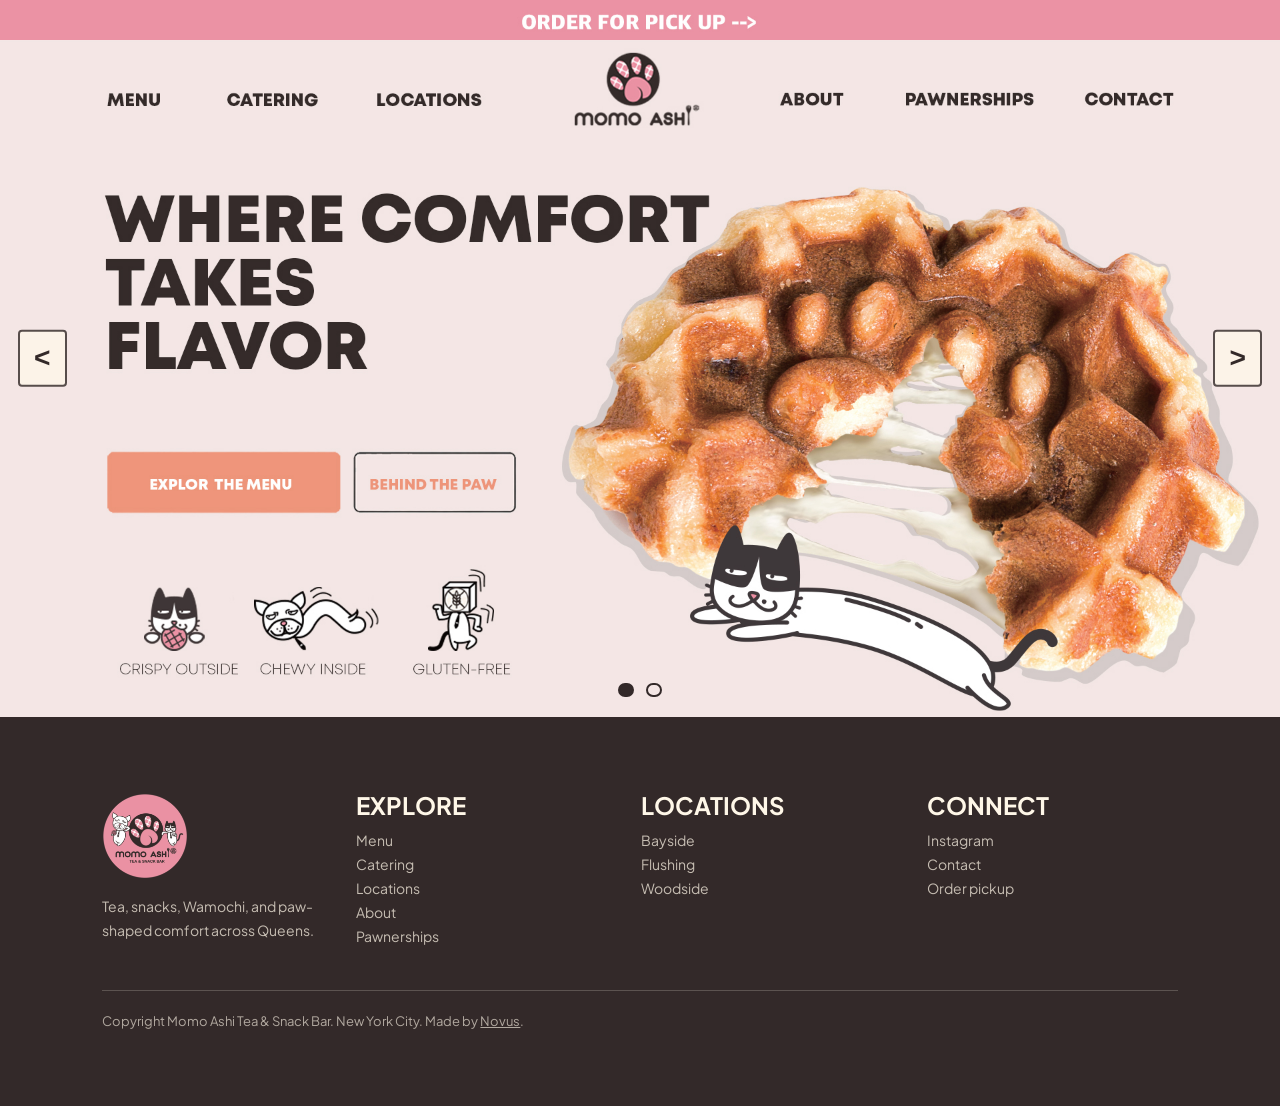
==== commit e54ffdfb: "feat: add momo ashi pages" ====
--- a/index.html
+++ b/index.html
@@ -8,6 +8,7 @@
   <link rel="preconnect" href="https://fonts.googleapis.com" />
   <link rel="preconnect" href="https://fonts.gstatic.com" crossorigin />
   <link href="https://fonts.googleapis.com/css2?family=Cormorant+Garamond:wght@500&family=Plus+Jakarta+Sans:wght@400;600;700;800&display=swap" rel="stylesheet" />
+  <link rel="stylesheet" href="site.css" />
   <style>
     :root {
       --misty-blush: #F3E6E4;
@@ -235,14 +236,14 @@
       </article>
 
       <a class="hotspot pickup-link" href="https://order.mealkeyway.com/customer/release/index?mid=6b622f377779775a4f414c337946694a6c757a624f513d3d&convertAllImages=true#/main" target="_blank" rel="noopener">Order for pickup</a>
-      <a class="hotspot menu-link" href="#menu">Menu</a>
-      <a class="hotspot catering-link" href="#catering">Catering</a>
-      <a class="hotspot locations-link" href="#locations">Locations</a>
+      <a class="hotspot menu-link" href="menu.html">Menu</a>
+      <a class="hotspot catering-link" href="catering.html">Catering</a>
+      <a class="hotspot locations-link" href="locations.html">Locations</a>
       <a class="hotspot logo-link" href="index.html">Momo Ashi home</a>
       <a class="hotspot about-link" href="about.html">About</a>
-      <a class="hotspot pawnerships-link" href="#pawnerships">Pawnerships</a>
-      <a class="hotspot contact-link" href="#contact">Contact</a>
-      <a class="hotspot primary-cta" href="#menu">Explore the menu</a>
+      <a class="hotspot pawnerships-link" href="pawnerships.html">Pawnerships</a>
+      <a class="hotspot contact-link" href="contact.html">Contact</a>
+      <a class="hotspot primary-cta" href="menu.html">Explore the menu</a>
       <a class="hotspot secondary-cta" href="about.html">Behind the paw</a>
 
       <button class="carousel-control prev" type="button" aria-label="Previous slide">&lt;</button>
@@ -250,6 +251,38 @@
       <div class="carousel-dots" role="tablist" aria-label="Hero slides"></div>
     </section>
   </main>
+
+  <footer class="site-footer">
+    <div class="footer-grid">
+      <div>
+        <img class="footer-logo" src="brand assets/momologo.png" alt="Momo Ashi logo" />
+        <p class="footer-copy">Tea, snacks, Wamochi, and paw-shaped comfort across Queens.</p>
+      </div>
+      <div>
+        <h2 class="footer-title">Explore</h2>
+        <ul class="footer-list">
+          <li><a href="menu.html">Menu</a></li>
+          <li><a href="catering.html">Catering</a></li>
+          <li><a href="locations.html">Locations</a></li>
+          <li><a href="about.html">About</a></li>
+          <li><a href="pawnerships.html">Pawnerships</a></li>
+        </ul>
+      </div>
+      <div>
+        <h2 class="footer-title">Locations</h2>
+        <p class="footer-copy">Bayside<br />Flushing<br />Woodside</p>
+      </div>
+      <div>
+        <h2 class="footer-title">Connect</h2>
+        <ul class="footer-list">
+          <li><a href="https://www.instagram.com/momoashi/?hl=en" target="_blank" rel="noopener">Instagram</a></li>
+          <li><a href="contact.html">Contact</a></li>
+          <li><a href="https://order.mealkeyway.com/customer/release/index?mid=6b622f377779775a4f414c337946694a6c757a624f513d3d&convertAllImages=true#/main" target="_blank" rel="noopener">Order pickup</a></li>
+        </ul>
+      </div>
+    </div>
+    <div class="footer-bottom">Copyright Momo Ashi Tea &amp; Snack Bar. New York City. Made by <a href="https://www.novusnyc.org/" target="_blank" rel="noopener">Novus</a>.</div>
+  </footer>
 
   <script>
     const slides = Array.from(document.querySelectorAll(".reference-slide"));
--- a/site.css
+++ b/site.css
@@ -0,0 +1,410 @@
+:root {
+  --misty-blush: #F3E6E4;
+  --momo-pink: #EB92A4;
+  --pearl-black: #332929;
+  --warm-cream: #FFF7E8;
+  --salmon: #EF9178;
+  --soft-line: rgba(51, 41, 41, .16);
+  --shadow: 0 22px 52px rgba(51, 41, 41, .14);
+  --display: "Arial Black", "Plus Jakarta Sans", Impact, sans-serif;
+  --body: "Plus Jakarta Sans", system-ui, sans-serif;
+  --editorial: "Cormorant Garamond", Georgia, serif;
+}
+
+* { box-sizing: border-box; }
+
+html {
+  background: var(--misty-blush);
+  color: var(--pearl-black);
+  font-family: var(--body);
+}
+
+body {
+  margin: 0;
+  min-width: 320px;
+  background: var(--misty-blush);
+}
+
+img { display: block; max-width: 100%; }
+
+a { color: inherit; }
+
+.pickup-bar {
+  min-height: 60px;
+  display: grid;
+  place-items: center;
+  background: var(--momo-pink);
+  color: var(--warm-cream);
+  font-family: var(--display);
+  font-size: clamp(20px, 2vw, 29px);
+  line-height: 1;
+  text-decoration: none;
+  text-transform: uppercase;
+}
+
+.site-nav {
+  min-height: 150px;
+  display: grid;
+  grid-template-columns: 1fr auto 1fr;
+  align-items: center;
+  gap: clamp(20px, 5vw, 76px);
+  width: min(100%, 1920px);
+  margin: 0 auto;
+  padding: 18px clamp(38px, 7.8vw, 154px);
+  background: var(--misty-blush);
+}
+
+.nav-group {
+  display: flex;
+  align-items: center;
+  gap: clamp(28px, 5.1vw, 88px);
+  margin: 0;
+  padding: 0;
+  list-style: none;
+}
+
+.nav-group:last-child { justify-content: flex-end; }
+
+.nav-link {
+  position: relative;
+  display: inline-flex;
+  padding: 10px 0;
+  font-weight: 800;
+  font-size: clamp(16px, 1.55vw, 27px);
+  text-decoration: none;
+  text-transform: uppercase;
+  white-space: nowrap;
+}
+
+.nav-link::after {
+  content: "";
+  position: absolute;
+  left: 0;
+  right: 0;
+  bottom: 4px;
+  height: 4px;
+  background: var(--momo-pink);
+  transform: scaleX(0);
+  transform-origin: left;
+  transition: transform 220ms ease;
+}
+
+.nav-link:hover::after,
+.nav-link.is-active::after,
+.nav-link:focus-visible::after {
+  transform: scaleX(1);
+}
+
+.brand-link {
+  display: grid;
+  place-items: center;
+  gap: 5px;
+  min-width: 160px;
+  text-decoration: none;
+}
+
+.brand-link img {
+  width: clamp(78px, 7vw, 110px);
+}
+
+.brand-wordmark {
+  font-family: var(--display);
+  font-size: clamp(20px, 2vw, 31px);
+  line-height: .9;
+  text-transform: uppercase;
+}
+
+.page-hero {
+  width: min(100%, 1920px);
+  margin: 0 auto;
+  padding: clamp(86px, 8vw, 150px) clamp(34px, 8vw, 156px) clamp(70px, 7vw, 120px);
+  display: grid;
+  grid-template-columns: minmax(360px, .9fr) minmax(420px, 1fr);
+  gap: clamp(42px, 7vw, 128px);
+  align-items: center;
+}
+
+.page-kicker {
+  margin: 0 0 14px;
+  color: var(--momo-pink);
+  font-weight: 800;
+  font-size: clamp(22px, 2.1vw, 38px);
+  line-height: 1;
+  text-transform: uppercase;
+}
+
+.page-title {
+  margin: 0;
+  font-family: var(--display);
+  font-size: clamp(58px, 7vw, 138px);
+  line-height: .98;
+  text-transform: uppercase;
+}
+
+.page-copy {
+  max-width: 720px;
+  margin: 32px 0 0;
+  color: #5D4A47;
+  font-size: clamp(18px, 1.7vw, 30px);
+  line-height: 1.35;
+}
+
+.page-media {
+  position: relative;
+}
+
+.page-media img {
+  width: 100%;
+  aspect-ratio: 1.18;
+  object-fit: cover;
+  border-radius: 7px;
+  box-shadow: var(--shadow);
+}
+
+.content-band {
+  width: min(100%, 1920px);
+  margin: 0 auto;
+  padding: clamp(70px, 7vw, 132px) clamp(34px, 8vw, 156px);
+}
+
+.cream-band { background: var(--warm-cream); }
+.dark-band { background: var(--pearl-black); color: var(--warm-cream); }
+
+.section-heading {
+  max-width: 1000px;
+  margin-bottom: 42px;
+}
+
+.section-title {
+  margin: 0;
+  font-family: var(--display);
+  font-size: clamp(42px, 5vw, 88px);
+  line-height: 1;
+  text-transform: uppercase;
+}
+
+.section-copy {
+  max-width: 720px;
+  margin: 18px 0 0;
+  color: #5D4A47;
+  font-size: clamp(17px, 1.35vw, 23px);
+  line-height: 1.5;
+}
+
+.dark-band .section-copy { color: rgba(255, 247, 232, .82); }
+
+.card-grid {
+  display: grid;
+  grid-template-columns: repeat(3, minmax(0, 1fr));
+  gap: 24px;
+}
+
+.info-card {
+  min-height: 100%;
+  padding: 26px;
+  border: 2px solid var(--soft-line);
+  border-radius: 7px;
+  background: var(--misty-blush);
+  box-shadow: 0 16px 36px rgba(51, 41, 41, .08);
+}
+
+.info-card img {
+  width: 100%;
+  aspect-ratio: 1.28;
+  object-fit: cover;
+  border-radius: 5px;
+  margin-bottom: 22px;
+}
+
+.info-card h2,
+.info-card h3 {
+  margin: 0 0 12px;
+  font-family: var(--display);
+  font-size: clamp(27px, 2.15vw, 38px);
+  line-height: 1;
+  text-transform: uppercase;
+}
+
+.info-card p {
+  margin: 0 0 14px;
+  color: #5D4A47;
+  font-size: 16px;
+  line-height: 1.55;
+}
+
+.button-row {
+  display: flex;
+  flex-wrap: wrap;
+  gap: 14px;
+  margin-top: 28px;
+}
+
+.button {
+  display: inline-flex;
+  align-items: center;
+  justify-content: center;
+  min-height: 58px;
+  padding: 0 28px;
+  border: 3px solid var(--pearl-black);
+  border-radius: 6px;
+  background: transparent;
+  color: var(--pearl-black);
+  font-weight: 800;
+  font-size: 15px;
+  text-decoration: none;
+  text-transform: uppercase;
+}
+
+.button-primary {
+  border-color: var(--salmon);
+  background: var(--salmon);
+  color: var(--warm-cream);
+}
+
+.button-dark {
+  border-color: var(--pearl-black);
+  background: var(--pearl-black);
+  color: var(--warm-cream);
+}
+
+.split-layout {
+  display: grid;
+  grid-template-columns: minmax(340px, .8fr) minmax(420px, 1fr);
+  gap: clamp(36px, 7vw, 110px);
+  align-items: center;
+}
+
+.editorial-line {
+  margin: 0;
+  font-family: var(--editorial);
+  font-size: clamp(32px, 4vw, 72px);
+  line-height: 1.05;
+}
+
+.location-map {
+  width: min(100%, 620px);
+  margin: 0 auto;
+  border-radius: 7px;
+  box-shadow: var(--shadow);
+}
+
+.site-footer {
+  width: min(100%, 1920px);
+  margin: 0 auto;
+  padding: clamp(54px, 6vw, 92px) clamp(30px, 8vw, 150px);
+  background: var(--pearl-black);
+  color: var(--warm-cream);
+}
+
+.footer-grid {
+  display: grid;
+  grid-template-columns: minmax(220px, .8fr) repeat(3, minmax(160px, 1fr));
+  gap: 34px;
+}
+
+.footer-logo {
+  width: 86px;
+  margin-bottom: 16px;
+}
+
+.footer-title {
+  margin: 0 0 12px;
+  font-family: var(--display);
+  font-size: 24px;
+  line-height: 1;
+  text-transform: uppercase;
+}
+
+.footer-copy,
+.footer-list {
+  margin: 0;
+  color: rgba(255, 247, 232, .72);
+  font-size: 14px;
+  line-height: 1.7;
+}
+
+.footer-list {
+  padding: 0;
+  list-style: none;
+}
+
+.footer-list a {
+  text-decoration-color: transparent;
+  text-underline-offset: 4px;
+}
+
+.footer-list a:hover,
+.footer-list a:focus-visible {
+  text-decoration-color: var(--momo-pink);
+}
+
+.footer-bottom {
+  margin-top: 42px;
+  padding-top: 22px;
+  border-top: 1px solid rgba(255, 247, 232, .2);
+  color: rgba(255, 247, 232, .62);
+  font-size: 13px;
+}
+
+.pickup-bar:focus-visible,
+.nav-link:focus-visible,
+.brand-link:focus-visible,
+.button:focus-visible {
+  outline: 3px solid var(--pearl-black);
+  outline-offset: 4px;
+}
+
+@media (prefers-reduced-motion: reduce) {
+  *,
+  *::before,
+  *::after {
+    scroll-behavior: auto !important;
+    transition-duration: 1ms !important;
+    animation-duration: 1ms !important;
+  }
+}
+
+@media (max-width: 1100px) {
+  .site-nav {
+    grid-template-columns: 1fr;
+    justify-items: center;
+    padding: 22px;
+    gap: 16px;
+  }
+
+  .brand-link { order: -1; }
+
+  .nav-group {
+    justify-content: center;
+    flex-wrap: wrap;
+    gap: 18px 32px;
+  }
+
+  .page-hero,
+  .split-layout {
+    grid-template-columns: 1fr;
+  }
+
+  .card-grid,
+  .footer-grid {
+    grid-template-columns: 1fr;
+  }
+}
+
+@media (max-width: 620px) {
+  .pickup-bar {
+    min-height: 48px;
+    font-size: 18px;
+  }
+
+  .nav-link { font-size: 15px; }
+
+  .page-hero,
+  .content-band {
+    padding-left: 22px;
+    padding-right: 22px;
+  }
+
+  .page-title { font-size: clamp(46px, 14vw, 70px); }
+  .button { width: 100%; }
+}
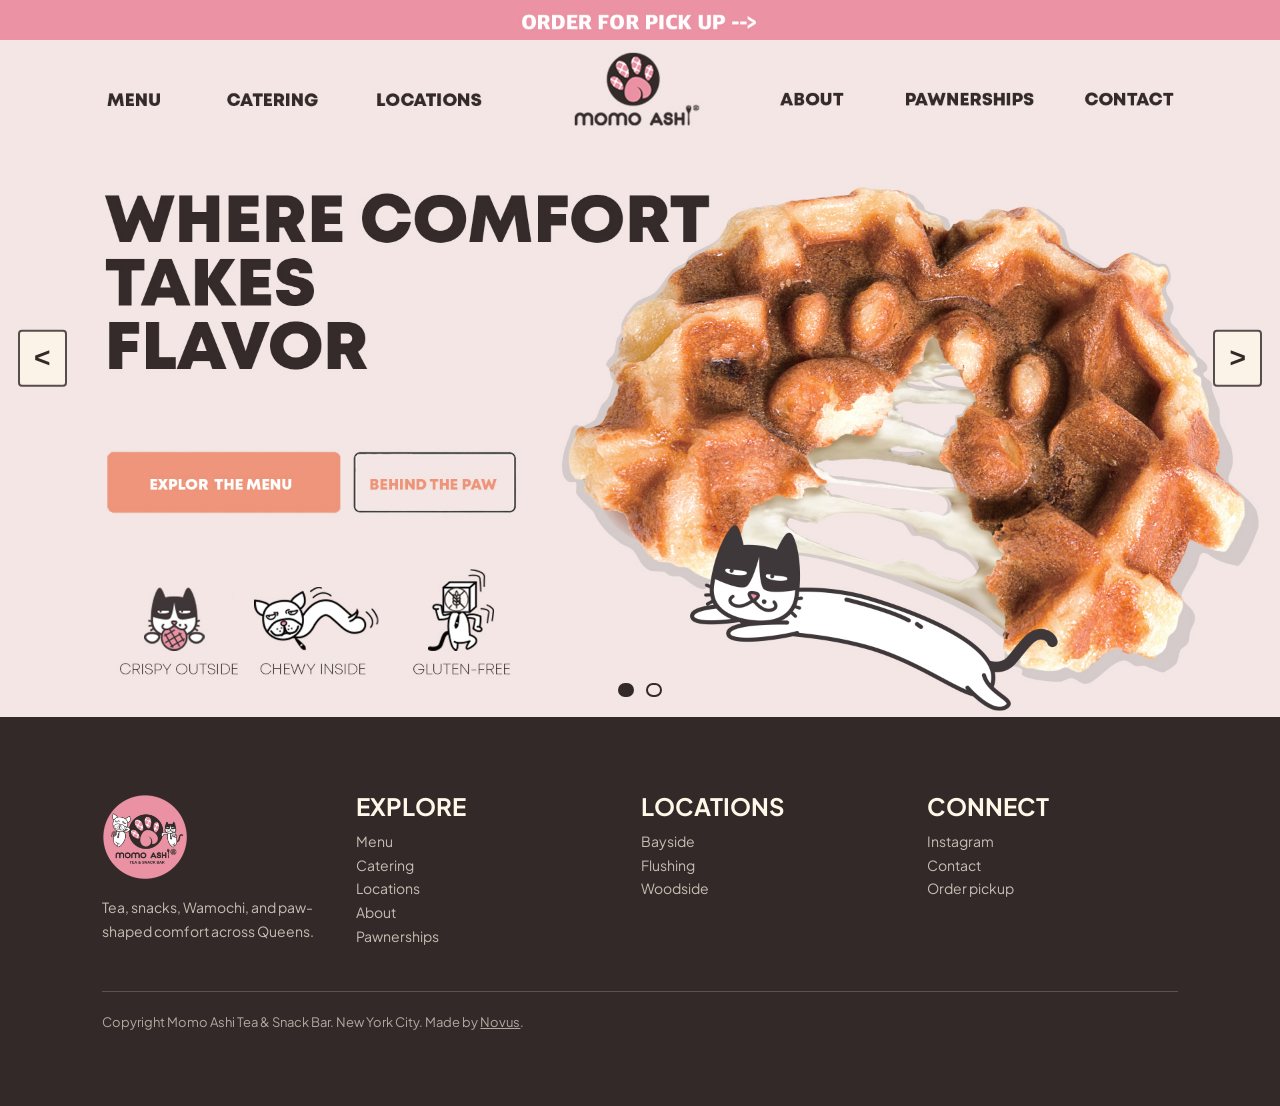
==== commit 6b3ac210: "feat: refine momo ashi pages" ====
--- a/index.html
+++ b/index.html
@@ -252,7 +252,7 @@
     </section>
   </main>
 
-  <footer class="site-footer">
+  <footer class="site-footer section-reveal">
     <div class="footer-grid">
       <div>
         <img class="footer-logo" src="brand assets/momologo.png" alt="Momo Ashi logo" />
@@ -356,5 +356,6 @@
     showSlide(0);
     startTimer();
   </script>
+  <script src="scroll-animations.js"></script>
 </body>
 </html>
--- a/site.css
+++ b/site.css
@@ -17,6 +17,7 @@
   background: var(--misty-blush);
   color: var(--pearl-black);
   font-family: var(--body);
+  scroll-behavior: smooth;
 }
 
 body {
@@ -167,6 +168,16 @@
   padding: clamp(70px, 7vw, 132px) clamp(34px, 8vw, 156px);
 }
 
+.compact-hero {
+  width: min(100%, 1920px);
+  margin: 0 auto;
+  padding: clamp(78px, 8vw, 132px) clamp(34px, 8vw, 156px) clamp(42px, 5vw, 84px);
+}
+
+.compact-hero .page-copy {
+  max-width: 980px;
+}
+
 .cream-band { background: var(--warm-cream); }
 .dark-band { background: var(--pearl-black); color: var(--warm-cream); }
 
@@ -197,6 +208,352 @@
   display: grid;
   grid-template-columns: repeat(3, minmax(0, 1fr));
   gap: 24px;
+}
+
+.menu-category {
+  padding: clamp(34px, 4vw, 56px) 0;
+  border-top: 2px solid var(--soft-line);
+}
+
+.menu-category:first-of-type {
+  border-top: 0;
+  padding-top: 0;
+}
+
+.menu-category-title {
+  margin: 0 0 24px;
+  font-family: var(--display);
+  font-size: clamp(34px, 4vw, 70px);
+  line-height: 1;
+  text-transform: uppercase;
+}
+
+.menu-list {
+  display: grid;
+  grid-template-columns: repeat(2, minmax(0, 1fr));
+  gap: 18px 26px;
+}
+
+.menu-item {
+  display: grid;
+  grid-template-columns: 1fr auto;
+  gap: 10px 20px;
+  padding: 18px 0;
+  border-bottom: 1px solid var(--soft-line);
+}
+
+.menu-item h3 {
+  margin: 0;
+  font-family: var(--body);
+  font-size: 18px;
+  line-height: 1.2;
+  text-transform: none;
+}
+
+.menu-item p {
+  grid-column: 1 / -1;
+  margin: 0;
+  color: #5D4A47;
+  font-size: 14px;
+  line-height: 1.45;
+}
+
+.menu-price {
+  color: var(--momo-pink);
+  font-weight: 800;
+  white-space: nowrap;
+}
+
+.locations-immersive {
+  background:
+    radial-gradient(circle at 20% 10%, rgba(235, 146, 164, .16), transparent 34%),
+    linear-gradient(140deg, #160F0E 0%, #332929 48%, #211716 100%);
+  color: var(--warm-cream);
+}
+
+.locations-immersive .page-kicker,
+.locations-immersive .section-title,
+.locations-immersive .page-title {
+  color: var(--warm-cream);
+}
+
+.locations-immersive .page-kicker {
+  color: var(--momo-pink);
+}
+
+.locations-immersive .page-copy,
+.locations-immersive .section-copy {
+  color: rgba(255, 247, 232, .78);
+}
+
+.location-feature-grid {
+  width: min(100%, 1920px);
+  margin: 0 auto;
+  padding: 0 clamp(34px, 8vw, 156px) clamp(72px, 8vw, 150px);
+  display: grid;
+  grid-template-columns: repeat(3, minmax(0, 1fr));
+  gap: 24px;
+}
+
+.location-feature-card {
+  display: grid;
+  min-height: 620px;
+  border: 1px solid rgba(255, 247, 232, .72);
+  border-radius: 7px;
+  overflow: hidden;
+  background: rgba(255, 247, 232, .04);
+  box-shadow: 0 30px 80px rgba(0, 0, 0, .24);
+}
+
+.location-feature-copy {
+  padding: clamp(28px, 3vw, 44px);
+}
+
+.location-status {
+  display: block;
+  margin-bottom: 16px;
+  color: var(--momo-pink);
+  font-weight: 800;
+  letter-spacing: .28em;
+  text-transform: uppercase;
+}
+
+.location-feature-copy h2 {
+  margin: 0 0 22px;
+  font-family: var(--display);
+  font-size: clamp(36px, 4vw, 66px);
+  line-height: .95;
+  text-transform: uppercase;
+}
+
+.location-meta {
+  display: grid;
+  gap: 14px;
+  margin: 24px 0;
+  color: rgba(255, 247, 232, .82);
+  font-size: 17px;
+  line-height: 1.45;
+}
+
+.location-actions {
+  display: flex;
+  flex-wrap: wrap;
+  gap: 12px;
+  margin-top: 28px;
+}
+
+.location-actions .button {
+  border-color: var(--warm-cream);
+  color: var(--warm-cream);
+}
+
+.location-actions .button-primary {
+  border-color: var(--momo-pink);
+  background: var(--momo-pink);
+  color: var(--pearl-black);
+}
+
+.location-map-frame {
+  min-height: 260px;
+  border-top: 1px solid rgba(255, 247, 232, .28);
+}
+
+.location-map-frame iframe {
+  width: 100%;
+  height: 100%;
+  min-height: 300px;
+  border: 0;
+  filter: saturate(.8) contrast(1.02);
+}
+
+.about-live-hero {
+  width: min(100%, 1920px);
+  margin: 0 auto;
+  padding: clamp(78px, 8vw, 140px) clamp(34px, 8vw, 156px);
+  display: grid;
+  grid-template-columns: minmax(340px, .7fr) minmax(480px, 1fr);
+  align-items: center;
+  gap: clamp(36px, 7vw, 120px);
+}
+
+.about-stack {
+  display: grid;
+  grid-template-columns: 1fr 1fr;
+  gap: 18px;
+  align-items: center;
+}
+
+.about-stack img {
+  width: 100%;
+  aspect-ratio: 1;
+  object-fit: cover;
+  border-radius: 7px;
+  box-shadow: var(--shadow);
+}
+
+.about-stack img:first-child {
+  grid-row: span 2;
+  aspect-ratio: .78;
+}
+
+.about-more {
+  position: relative;
+  min-height: 520px;
+  display: grid;
+  align-items: center;
+  overflow: hidden;
+  background: var(--pearl-black);
+  color: var(--warm-cream);
+}
+
+.about-more img {
+  position: absolute;
+  inset: 0;
+  width: 100%;
+  height: 100%;
+  object-fit: cover;
+  opacity: .54;
+}
+
+.about-more-copy {
+  position: relative;
+  z-index: 1;
+  width: min(760px, 100%);
+  padding: clamp(52px, 8vw, 130px) clamp(34px, 8vw, 156px);
+}
+
+.about-more-copy .section-copy {
+  color: rgba(255, 247, 232, .86);
+}
+
+.story-illustration {
+  display: grid;
+  align-content: end;
+  min-height: 310px;
+  padding: 28px;
+  background: var(--misty-blush);
+  border: 2px solid var(--soft-line);
+  border-radius: 7px;
+}
+
+.counter-scene {
+  display: grid;
+  grid-template-columns: 1fr auto 1fr;
+  align-items: end;
+  gap: 12px;
+}
+
+.counter {
+  min-height: 78px;
+  display: grid;
+  place-items: center;
+  border: 3px solid var(--pearl-black);
+  border-radius: 7px 7px 0 0;
+  font-family: var(--display);
+  font-size: 22px;
+  text-transform: uppercase;
+}
+
+.characters,
+.founder-art {
+  display: flex;
+  align-items: end;
+  justify-content: center;
+  gap: 12px;
+}
+
+.character {
+  width: 72px;
+  min-height: 128px;
+  display: grid;
+  place-items: center;
+  border: 3px solid var(--pearl-black);
+  border-radius: 40px 40px 28px 28px;
+  background: var(--misty-blush);
+  color: var(--pearl-black);
+  font-weight: 800;
+}
+
+.origin-band {
+  padding: 0;
+  background: var(--pearl-black);
+  color: var(--warm-cream);
+}
+
+.origin-grid {
+  display: grid;
+  grid-template-columns: .75fr 1fr;
+  min-height: 560px;
+}
+
+.origin-grid img {
+  width: 100%;
+  height: 100%;
+  object-fit: cover;
+}
+
+.origin-copy {
+  display: grid;
+  align-content: center;
+  padding: clamp(48px, 6vw, 94px);
+}
+
+.origin-copy .section-kicker {
+  color: var(--momo-pink);
+}
+
+.origin-copy p {
+  max-width: 680px;
+  margin: 22px 0 0;
+  color: rgba(255, 247, 232, .86);
+  font-size: clamp(17px, 1.35vw, 24px);
+  line-height: 1.5;
+}
+
+.founders-grid {
+  display: grid;
+  grid-template-columns: 1fr minmax(240px, 420px) 1fr;
+  align-items: center;
+  gap: clamp(28px, 6vw, 90px);
+}
+
+.founders-heading {
+  grid-column: 1 / -1;
+  text-align: center;
+}
+
+.founder-name {
+  margin: 6px 0 18px;
+  font-family: var(--display);
+  font-size: clamp(42px, 4vw, 72px);
+  line-height: 1;
+  text-transform: uppercase;
+}
+
+.founder-card p {
+  margin: 0;
+  color: #5D4A47;
+  font-size: clamp(16px, 1.2vw, 20px);
+}
+
+.founder-art .character {
+  width: clamp(92px, 9vw, 150px);
+  min-height: clamp(170px, 16vw, 270px);
+  font-size: clamp(22px, 2vw, 38px);
+}
+
+.section-reveal,
+.reveal-item {
+  opacity: 0;
+  transform: translateY(42px);
+  transition: opacity .9s ease, transform .9s cubic-bezier(.2, .8, .2, 1);
+  will-change: opacity, transform;
+}
+
+.section-reveal.is-visible,
+.reveal-item.is-visible {
+  opacity: 1;
+  transform: translateY(0);
 }
 
 .info-card {
@@ -386,8 +743,20 @@
   }
 
   .card-grid,
-  .footer-grid {
+  .footer-grid,
+  .location-feature-grid,
+  .about-live-hero,
+  .origin-grid,
+  .founders-grid {
     grid-template-columns: 1fr;
+  }
+
+  .menu-list {
+    grid-template-columns: 1fr;
+  }
+
+  .location-feature-card {
+    min-height: 0;
   }
 }
 
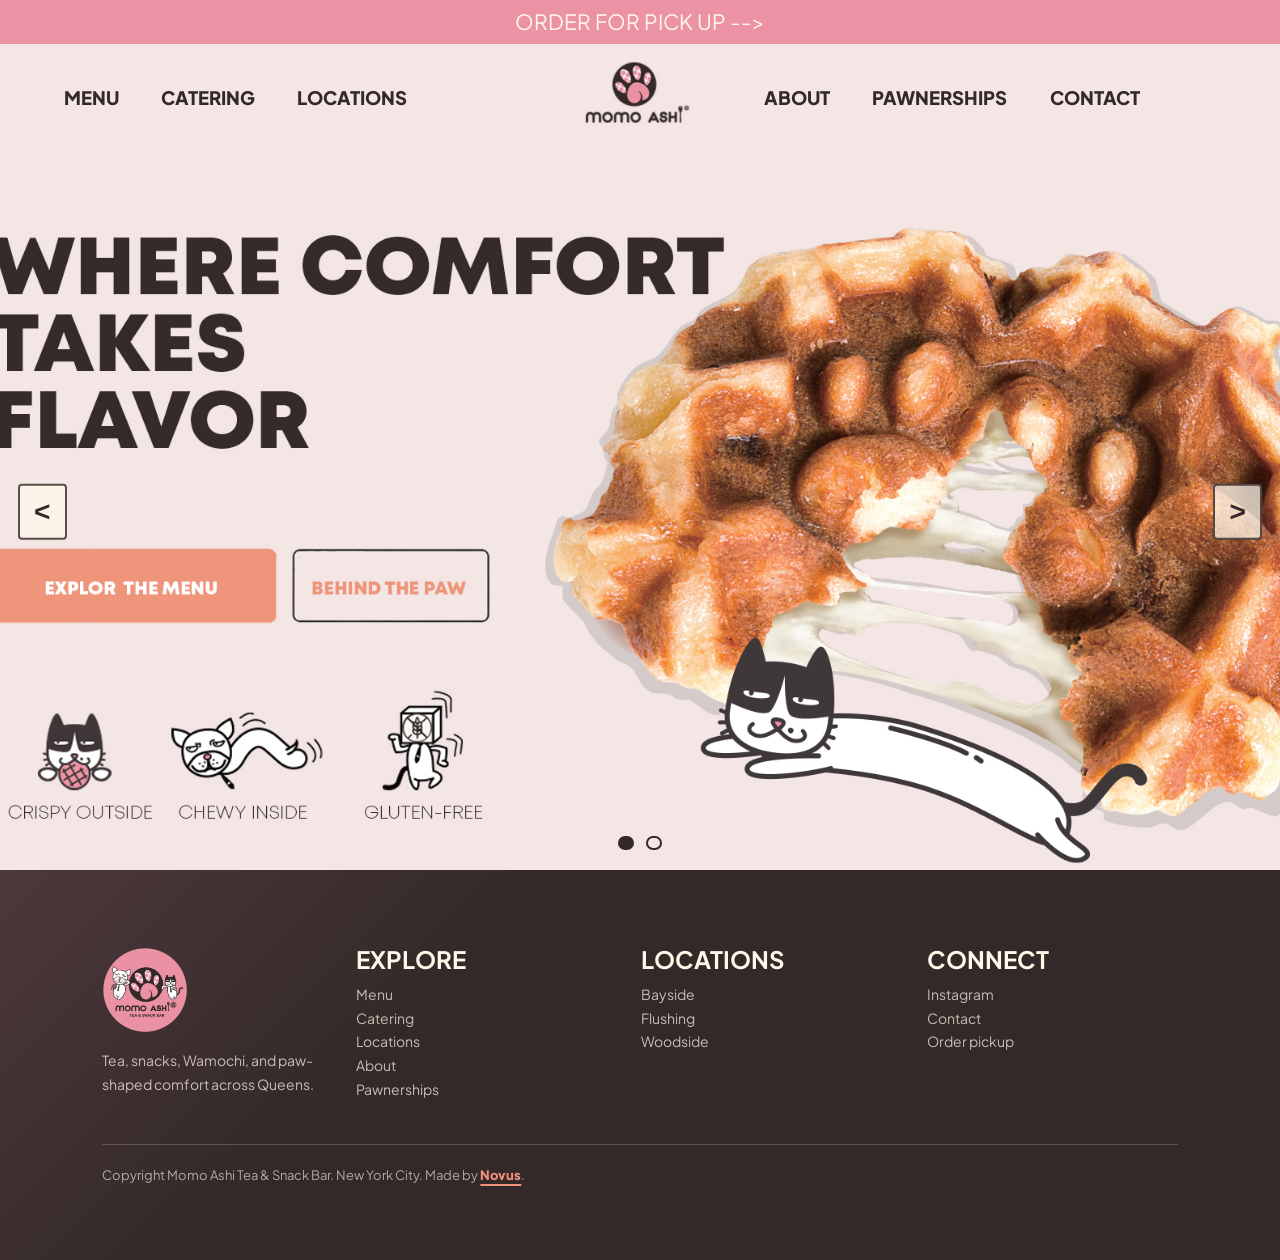
==== commit faf98450: "fix: align home header" ====
--- a/index.html
+++ b/index.html
@@ -50,7 +50,7 @@
     .skip-link:focus { transform: translateY(0); }
 
     .site-shell {
-      width: min(100%, 1920px);
+      width: 100%;
       margin: 0 auto;
       position: relative;
       overflow: hidden;
@@ -60,8 +60,9 @@
     .hero-carousel {
       position: relative;
       width: 100%;
-      aspect-ratio: 1920 / 1075;
-      min-height: 560px;
+      aspect-ratio: 1920 / 845;
+      min-height: clamp(560px, 56vw, 845px);
+      overflow: hidden;
     }
 
     .reference-slide {
@@ -79,8 +80,10 @@
 
     .reference-slide img {
       width: 100%;
-      height: 100%;
+      height: calc(100% + clamp(132px, 12vw, 230px));
       object-fit: cover;
+      object-position: center top;
+      transform: translateY(calc(clamp(132px, 12vw, 230px) * -1));
     }
 
     .hotspot {
@@ -118,16 +121,8 @@
       transform: scaleX(1);
     }
 
-    .pickup-link { left: 40.5%; top: 0; width: 19.2%; height: 5.55%; }
-    .menu-link { left: 8%; top: 12%; width: 5.2%; height: 4.2%; }
-    .catering-link { left: 17%; top: 12%; width: 8.2%; height: 4.2%; }
-    .locations-link { left: 29%; top: 12%; width: 9.2%; height: 4.2%; }
-    .about-link { left: 60.8%; top: 12%; width: 6.3%; height: 4.2%; }
-    .pawnerships-link { left: 70.5%; top: 12%; width: 11.5%; height: 4.2%; }
-    .contact-link { left: 84.5%; top: 12%; width: 9.2%; height: 4.2%; }
-    .logo-link { left: 44.7%; top: 6.8%; width: 10.6%; height: 11.8%; }
-    .primary-cta { left: 8.2%; top: 63%; width: 18.5%; height: 8.8%; }
-    .secondary-cta { left: 27.3%; top: 63%; width: 13.7%; height: 8.8%; }
+    .primary-cta { left: 8.2%; top: 52.8%; width: 18.5%; height: 11.2%; }
+    .secondary-cta { left: 27.3%; top: 52.8%; width: 13.7%; height: 11.2%; }
 
     .carousel-control {
       position: absolute;
@@ -191,15 +186,27 @@
     }
 
     @media (max-width: 900px) {
-      .site-shell {
-        width: 100%;
-        overflow-x: auto;
-      }
-
       .hero-carousel {
-        width: 1120px;
-        min-height: 627px;
-      }
+        aspect-ratio: auto;
+        height: clamp(560px, 145vw, 720px);
+        min-height: 0;
+      }
+
+      .reference-slide img {
+        height: 100%;
+        transform: none;
+        object-position: 52% center;
+      }
+
+      .primary-cta,
+      .secondary-cta {
+        top: auto;
+        bottom: 17%;
+        height: 54px;
+      }
+
+      .primary-cta { left: 8%; width: 48%; }
+      .secondary-cta { left: 58%; width: 34%; }
 
       .carousel-control {
         position: fixed;
@@ -217,6 +224,36 @@
 </head>
 <body>
   <a class="skip-link" href="#content">Skip to content</a>
+  <a class="pickup-bar" href="https://order.mealkeyway.com/customer/release/index?mid=6b622f377779775a4f414c337946694a6c757a624f513d3d&convertAllImages=true#/main" target="_blank" rel="noopener">Order for pick up --&gt;</a>
+  <nav class="site-nav" aria-label="Primary navigation">
+    <button class="mobile-menu-toggle" type="button" aria-controls="mobile-nav-panel" aria-expanded="false" aria-label="Open navigation menu">
+      <span aria-hidden="true"></span>
+      <span aria-hidden="true"></span>
+      <span aria-hidden="true"></span>
+    </button>
+    <ul class="nav-group">
+      <li><a class="nav-link" href="menu.html">Menu</a></li>
+      <li><a class="nav-link" href="catering.html">Catering</a></li>
+      <li><a class="nav-link" href="locations.html">Locations</a></li>
+    </ul>
+    <a class="brand-link" href="index.html" aria-label="Momo Ashi home">
+      <img src="brand assets/momo-ashi-nav-logo.jpg" alt="" />
+    </a>
+    <ul class="nav-group">
+      <li><a class="nav-link" href="about.html">About</a></li>
+      <li><a class="nav-link" href="pawnerships.html">Pawnerships</a></li>
+      <li><a class="nav-link" href="contact.html">Contact</a></li>
+    </ul>
+    <a class="mobile-order-cta" href="https://order.mealkeyway.com/customer/release/index?mid=6b622f377779775a4f414c337946694a6c757a624f513d3d&convertAllImages=true#/main" target="_blank" rel="noopener">Order</a>
+    <div class="mobile-nav-panel" id="mobile-nav-panel" hidden>
+      <a class="mobile-nav-link" href="menu.html">Menu</a>
+      <a class="mobile-nav-link" href="catering.html">Catering</a>
+      <a class="mobile-nav-link" href="locations.html">Locations</a>
+      <a class="mobile-nav-link" href="about.html">About</a>
+      <a class="mobile-nav-link" href="pawnerships.html">Pawnerships</a>
+      <a class="mobile-nav-link" href="contact.html">Contact</a>
+    </div>
+  </nav>
   <main class="site-shell" id="content">
     <section class="hero-carousel" aria-label="Momo Ashi featured slides">
       <article class="reference-slide is-active">
@@ -235,14 +272,6 @@
         </div>
       </article>
 
-      <a class="hotspot pickup-link" href="https://order.mealkeyway.com/customer/release/index?mid=6b622f377779775a4f414c337946694a6c757a624f513d3d&convertAllImages=true#/main" target="_blank" rel="noopener">Order for pickup</a>
-      <a class="hotspot menu-link" href="menu.html">Menu</a>
-      <a class="hotspot catering-link" href="catering.html">Catering</a>
-      <a class="hotspot locations-link" href="locations.html">Locations</a>
-      <a class="hotspot logo-link" href="index.html">Momo Ashi home</a>
-      <a class="hotspot about-link" href="about.html">About</a>
-      <a class="hotspot pawnerships-link" href="pawnerships.html">Pawnerships</a>
-      <a class="hotspot contact-link" href="contact.html">Contact</a>
       <a class="hotspot primary-cta" href="menu.html">Explore the menu</a>
       <a class="hotspot secondary-cta" href="about.html">Behind the paw</a>
 
--- a/site.css
+++ b/site.css
@@ -3,12 +3,21 @@
   --momo-pink: #EB92A4;
   --pearl-black: #332929;
   --warm-cream: #FFF7E8;
+  --novus-peach: #EF9178;
   --salmon: #EF9178;
   --soft-line: rgba(51, 41, 41, .16);
   --shadow: 0 22px 52px rgba(51, 41, 41, .14);
   --display: "Arial Black", "Plus Jakarta Sans", Impact, sans-serif;
   --body: "Plus Jakarta Sans", system-ui, sans-serif;
   --editorial: "Cormorant Garamond", Georgia, serif;
+  --site-page-pad: clamp(40px, 5vw, 80px);
+  --site-content-max: 1280px;
+  --announcement-height: clamp(42px, 3.4vw, 60px);
+  --nav-height: clamp(96px, 8.6vw, 150px);
+  --nav-logo-width: clamp(150px, 13vw, 220px);
+  --nav-group-gap: clamp(24px, 3.3vw, 62px);
+  --nav-column-gap: clamp(22px, 3.2vw, 52px);
+  --nav-link-size: clamp(16px, 1.45vw, 24px);
 }
 
 * { box-sizing: border-box; }
@@ -31,34 +40,33 @@
 a { color: inherit; }
 
 .pickup-bar {
-  min-height: 60px;
+  height: var(--announcement-height);
   display: grid;
   place-items: center;
   background: var(--momo-pink);
   color: var(--warm-cream);
   font-family: var(--display);
-  font-size: clamp(20px, 2vw, 29px);
+  font-size: clamp(17px, 1.65vw, 28px);
   line-height: 1;
   text-decoration: none;
   text-transform: uppercase;
 }
 
 .site-nav {
-  min-height: 150px;
+  height: var(--nav-height);
   display: grid;
   grid-template-columns: 1fr auto 1fr;
   align-items: center;
-  gap: clamp(20px, 5vw, 76px);
-  width: min(100%, 1920px);
+  gap: var(--nav-column-gap);
+  width: min(calc(100% - (var(--site-page-pad) * 2)), var(--site-content-max));
   margin: 0 auto;
-  padding: 18px clamp(38px, 7.8vw, 154px);
   background: var(--misty-blush);
 }
 
 .nav-group {
   display: flex;
   align-items: center;
-  gap: clamp(28px, 5.1vw, 88px);
+  gap: var(--nav-group-gap);
   margin: 0;
   padding: 0;
   list-style: none;
@@ -69,9 +77,12 @@
 .nav-link {
   position: relative;
   display: inline-flex;
-  padding: 10px 0;
+  padding: 9px 0;
+  color: var(--pearl-black);
+  font-family: var(--display);
+  font-size: var(--nav-link-size);
   font-weight: 800;
-  font-size: clamp(16px, 1.55vw, 27px);
+  line-height: 1;
   text-decoration: none;
   text-transform: uppercase;
   white-space: nowrap;
@@ -82,12 +93,12 @@
   position: absolute;
   left: 0;
   right: 0;
-  bottom: 4px;
-  height: 4px;
+  bottom: 1px;
+  height: 5px;
   background: var(--momo-pink);
   transform: scaleX(0);
   transform-origin: left;
-  transition: transform 220ms ease;
+  transition: transform 180ms ease;
 }
 
 .nav-link:hover::after,
@@ -99,26 +110,24 @@
 .brand-link {
   display: grid;
   place-items: center;
-  gap: 5px;
-  min-width: 160px;
   text-decoration: none;
 }
 
 .brand-link img {
-  width: clamp(78px, 7vw, 110px);
-}
-
-.brand-wordmark {
-  font-family: var(--display);
-  font-size: clamp(20px, 2vw, 31px);
-  line-height: .9;
-  text-transform: uppercase;
+  width: var(--nav-logo-width);
+  height: auto;
+}
+
+.mobile-menu-toggle,
+.mobile-order-cta,
+.mobile-nav-panel {
+  display: none;
 }
 
 .page-hero {
   width: min(100%, 1920px);
   margin: 0 auto;
-  padding: clamp(86px, 8vw, 150px) clamp(34px, 8vw, 156px) clamp(70px, 7vw, 120px);
+  padding: clamp(58px, 5.4vw, 104px) clamp(34px, 8vw, 156px) clamp(70px, 7vw, 120px);
   display: grid;
   grid-template-columns: minmax(360px, .9fr) minmax(420px, 1fr);
   gap: clamp(42px, 7vw, 128px);
@@ -169,6 +178,7 @@
 }
 
 .compact-hero {
+  position: relative;
   width: min(100%, 1920px);
   margin: 0 auto;
   padding: clamp(78px, 8vw, 132px) clamp(34px, 8vw, 156px) clamp(42px, 5vw, 84px);
@@ -291,13 +301,14 @@
   margin: 0 auto;
   padding: 0 clamp(34px, 8vw, 156px) clamp(72px, 8vw, 150px);
   display: grid;
-  grid-template-columns: repeat(3, minmax(0, 1fr));
-  gap: 24px;
+  grid-template-columns: 1fr;
+  gap: 30px;
 }
 
 .location-feature-card {
   display: grid;
-  min-height: 620px;
+  grid-template-columns: minmax(360px, .62fr) minmax(520px, 1fr);
+  min-height: 460px;
   border: 1px solid rgba(255, 247, 232, .72);
   border-radius: 7px;
   overflow: hidden;
@@ -306,7 +317,9 @@
 }
 
 .location-feature-copy {
+  position: relative;
   padding: clamp(28px, 3vw, 44px);
+  padding-bottom: clamp(92px, 6vw, 128px);
 }
 
 .location-status {
@@ -354,8 +367,8 @@
 }
 
 .location-map-frame {
-  min-height: 260px;
-  border-top: 1px solid rgba(255, 247, 232, .28);
+  min-height: 420px;
+  border-left: 1px solid rgba(255, 247, 232, .28);
 }
 
 .location-map-frame iframe {
@@ -369,31 +382,58 @@
 .about-live-hero {
   width: min(100%, 1920px);
   margin: 0 auto;
-  padding: clamp(78px, 8vw, 140px) clamp(34px, 8vw, 156px);
-  display: grid;
-  grid-template-columns: minmax(340px, .7fr) minmax(480px, 1fr);
+  padding: clamp(76px, 7.6vw, 132px) clamp(34px, 8vw, 156px) clamp(54px, 6vw, 104px);
+  display: grid;
+  grid-template-columns: minmax(340px, .64fr) minmax(520px, 1fr);
   align-items: center;
-  gap: clamp(36px, 7vw, 120px);
+  gap: clamp(36px, 6.5vw, 110px);
 }
 
 .about-stack {
-  display: grid;
-  grid-template-columns: 1fr 1fr;
-  gap: 18px;
-  align-items: center;
+  position: relative;
+  min-height: clamp(360px, 44vw, 690px);
 }
 
 .about-stack img {
-  width: 100%;
-  aspect-ratio: 1;
+  position: absolute;
   object-fit: cover;
-  border-radius: 7px;
   box-shadow: var(--shadow);
 }
 
 .about-stack img:first-child {
-  grid-row: span 2;
-  aspect-ratio: .78;
+  right: 8%;
+  top: 0;
+  width: 54%;
+  aspect-ratio: 1.35;
+  border-radius: 50%;
+  transform: rotate(4deg);
+}
+
+.about-stack img:nth-child(2) {
+  right: 26%;
+  top: 22%;
+  width: 46%;
+  aspect-ratio: 1.25;
+  border-radius: 50%;
+  transform: rotate(-6deg);
+}
+
+.about-stack img:nth-child(3) {
+  left: 0;
+  bottom: 4%;
+  width: 42%;
+  aspect-ratio: 1.1;
+  border-radius: 50%;
+  transform: rotate(-10deg);
+}
+
+.about-image-caption {
+  position: absolute;
+  right: 10%;
+  bottom: 2%;
+  font-weight: 800;
+  font-size: clamp(12px, 1vw, 17px);
+  text-transform: uppercase;
 }
 
 .about-more {
@@ -436,6 +476,36 @@
   border-radius: 7px;
 }
 
+.about-quote-band {
+  border-top: 1px solid rgba(51, 41, 41, .1);
+}
+
+.illustration-stage {
+  min-height: clamp(330px, 33vw, 560px);
+  display: grid;
+  align-items: end;
+  background: transparent;
+}
+
+.counter-scene.reference-like {
+  grid-template-columns: 1fr auto 1fr;
+  gap: 16px;
+}
+
+.prep-counter {
+  height: clamp(78px, 8vw, 125px);
+  display: grid;
+  place-items: center;
+  align-self: end;
+  border: 4px solid var(--pearl-black);
+  border-bottom-width: 8px;
+  border-radius: 8px 8px 0 0;
+  background: var(--warm-cream);
+  font-family: var(--display);
+  font-size: clamp(18px, 1.7vw, 30px);
+  text-transform: uppercase;
+}
+
 .counter-scene {
   display: grid;
   grid-template-columns: 1fr auto 1fr;
@@ -474,6 +544,38 @@
   font-weight: 800;
 }
 
+.character.placeholder {
+  position: relative;
+  width: clamp(80px, 8vw, 135px);
+  min-height: clamp(145px, 14vw, 238px);
+  background: var(--warm-cream);
+}
+
+.character.placeholder::before {
+  content: attr(data-name);
+  display: grid;
+  place-items: center;
+  width: 100%;
+  height: 100%;
+  color: var(--pearl-black);
+  font-family: var(--display);
+  font-size: clamp(22px, 2.2vw, 42px);
+}
+
+.heart-placeholder {
+  width: clamp(90px, 9vw, 150px);
+  aspect-ratio: 1.1;
+  display: grid;
+  place-items: center;
+  margin: clamp(28px, 4vw, 56px) auto 0;
+  border: 4px solid var(--pearl-black);
+  border-radius: 50% 50% 44% 44%;
+  background: var(--warm-cream);
+  font-weight: 800;
+  text-align: center;
+  transform: rotate(-8deg);
+}
+
 .origin-band {
   padding: 0;
   background: var(--pearl-black);
@@ -515,6 +617,10 @@
   grid-template-columns: 1fr minmax(240px, 420px) 1fr;
   align-items: center;
   gap: clamp(28px, 6vw, 90px);
+}
+
+.founders-grid.reference-like {
+  grid-template-columns: 1fr minmax(260px, 520px) 1fr;
 }
 
 .founders-heading {
@@ -624,6 +730,84 @@
   color: var(--warm-cream);
 }
 
+.contact-layout {
+  display: grid;
+  grid-template-columns: minmax(320px, .7fr) minmax(460px, 1fr);
+  gap: clamp(34px, 6vw, 92px);
+  align-items: start;
+}
+
+.contact-form {
+  display: grid;
+  gap: 18px;
+  padding: clamp(26px, 4vw, 46px);
+  border: 2px solid var(--soft-line);
+  border-radius: 7px;
+  background: var(--misty-blush);
+  box-shadow: var(--shadow);
+}
+
+.form-row {
+  display: grid;
+  grid-template-columns: 1fr 1fr;
+  gap: 18px;
+}
+
+.field {
+  display: grid;
+  gap: 8px;
+}
+
+.field label {
+  color: var(--pearl-black);
+  font-weight: 800;
+  text-transform: uppercase;
+}
+
+.field input,
+.field select,
+.field textarea {
+  width: 100%;
+  border: 2px solid var(--soft-line);
+  border-radius: 6px;
+  background: var(--warm-cream);
+  color: var(--pearl-black);
+  font: inherit;
+  padding: 14px 16px;
+}
+
+.field textarea {
+  min-height: 170px;
+  resize: vertical;
+}
+
+.field input:focus,
+.field select:focus,
+.field textarea:focus {
+  outline: 3px solid var(--momo-pink);
+  outline-offset: 2px;
+}
+
+.form-note {
+  margin: 0;
+  color: #5D4A47;
+  font-size: 14px;
+}
+
+.form-success {
+  display: none;
+  margin: 0;
+  padding: 14px 16px;
+  border-radius: 6px;
+  background: rgba(235, 146, 164, .25);
+  color: var(--pearl-black);
+  font-weight: 800;
+}
+
+.form-success.is-visible {
+  display: block;
+}
+
 .split-layout {
   display: grid;
   grid-template-columns: minmax(340px, .8fr) minmax(420px, 1fr);
@@ -649,7 +833,9 @@
   width: min(100%, 1920px);
   margin: 0 auto;
   padding: clamp(54px, 6vw, 92px) clamp(30px, 8vw, 150px);
-  background: var(--pearl-black);
+  background:
+    linear-gradient(135deg, rgba(235, 146, 164, .14), transparent 34%),
+    var(--pearl-black);
   color: var(--warm-cream);
 }
 
@@ -703,12 +889,26 @@
   font-size: 13px;
 }
 
+.footer-bottom a {
+  color: var(--novus-peach);
+  font-weight: 800;
+  text-decoration-thickness: 2px;
+  text-underline-offset: 4px;
+}
+
 .pickup-bar:focus-visible,
 .nav-link:focus-visible,
 .brand-link:focus-visible,
+.mobile-menu-toggle:focus-visible,
+.mobile-order-cta:focus-visible,
+.mobile-nav-link:focus-visible,
 .button:focus-visible {
   outline: 3px solid var(--pearl-black);
   outline-offset: 4px;
+}
+
+@media (min-width: 1600px) {
+  :root { --site-content-max: 1420px; }
 }
 
 @media (prefers-reduced-motion: reduce) {
@@ -722,11 +922,14 @@
 }
 
 @media (max-width: 1100px) {
+  :root { --site-page-pad: clamp(24px, 4vw, 48px); }
+
   .site-nav {
+    height: auto;
     grid-template-columns: 1fr;
     justify-items: center;
-    padding: 22px;
-    gap: 16px;
+    gap: 18px;
+    padding-block: 22px;
   }
 
   .brand-link { order: -1; }
@@ -744,10 +947,12 @@
 
   .card-grid,
   .footer-grid,
-  .location-feature-grid,
+  .location-feature-card,
   .about-live-hero,
   .origin-grid,
-  .founders-grid {
+  .founders-grid,
+  .contact-layout,
+  .form-row {
     grid-template-columns: 1fr;
   }
 
@@ -758,15 +963,117 @@
   .location-feature-card {
     min-height: 0;
   }
+
+  .location-map-frame {
+    border-left: 0;
+    border-top: 1px solid rgba(255, 247, 232, .28);
+  }
 }
 
 @media (max-width: 620px) {
+  :root { --site-page-pad: 22px; }
+
   .pickup-bar {
-    min-height: 48px;
-    font-size: 18px;
-  }
-
-  .nav-link { font-size: 15px; }
+    height: 46px;
+  }
+
+  .site-nav {
+    grid-template-columns: 58px minmax(0, 1fr) 58px;
+    gap: 10px;
+    padding-block: 16px 18px;
+  }
+
+  .brand-link {
+    order: 0;
+  }
+
+  .brand-link img {
+    width: 156px;
+  }
+
+  .nav-group {
+    display: none;
+  }
+
+  .mobile-menu-toggle,
+  .mobile-order-cta {
+    min-width: 44px;
+    min-height: 44px;
+    display: inline-flex;
+    align-items: center;
+    justify-content: center;
+    border: 0;
+    background: transparent;
+    color: var(--pearl-black);
+  }
+
+  .mobile-menu-toggle {
+    flex-direction: column;
+    gap: 5px;
+    justify-self: start;
+    padding: 0;
+    cursor: pointer;
+  }
+
+  .mobile-menu-toggle span {
+    width: 25px;
+    height: 4px;
+    border-radius: 999px;
+    background: var(--pearl-black);
+    transition: transform 180ms ease, opacity 180ms ease;
+  }
+
+  .site-nav.is-open .mobile-menu-toggle span:first-child {
+    transform: translateY(9px) rotate(45deg);
+  }
+
+  .site-nav.is-open .mobile-menu-toggle span:nth-child(2) {
+    opacity: 0;
+  }
+
+  .site-nav.is-open .mobile-menu-toggle span:last-child {
+    transform: translateY(-9px) rotate(-45deg);
+  }
+
+  .mobile-order-cta {
+    justify-self: end;
+    border: 3px solid var(--pearl-black);
+    border-radius: 999px;
+    padding: 0 13px;
+    font-family: var(--display);
+    font-size: 11px;
+    line-height: 1;
+    text-decoration: none;
+    text-transform: uppercase;
+  }
+
+  .mobile-nav-panel:not([hidden]) {
+    grid-column: 1 / -1;
+    width: 100%;
+    display: grid;
+    grid-template-columns: 1fr 1fr;
+    gap: 10px;
+    padding-top: 16px;
+  }
+
+  .mobile-nav-link {
+    min-height: 46px;
+    display: inline-flex;
+    align-items: center;
+    justify-content: center;
+    border: 2px solid rgba(51, 41, 41, .2);
+    color: var(--pearl-black);
+    font-family: var(--display);
+    font-size: 14px;
+    line-height: 1;
+    text-decoration: none;
+    text-transform: uppercase;
+  }
+
+  .mobile-nav-link.is-active {
+    border-color: var(--momo-pink);
+    background: rgba(235, 146, 164, .18);
+  }
 
   .page-hero,
   .content-band {
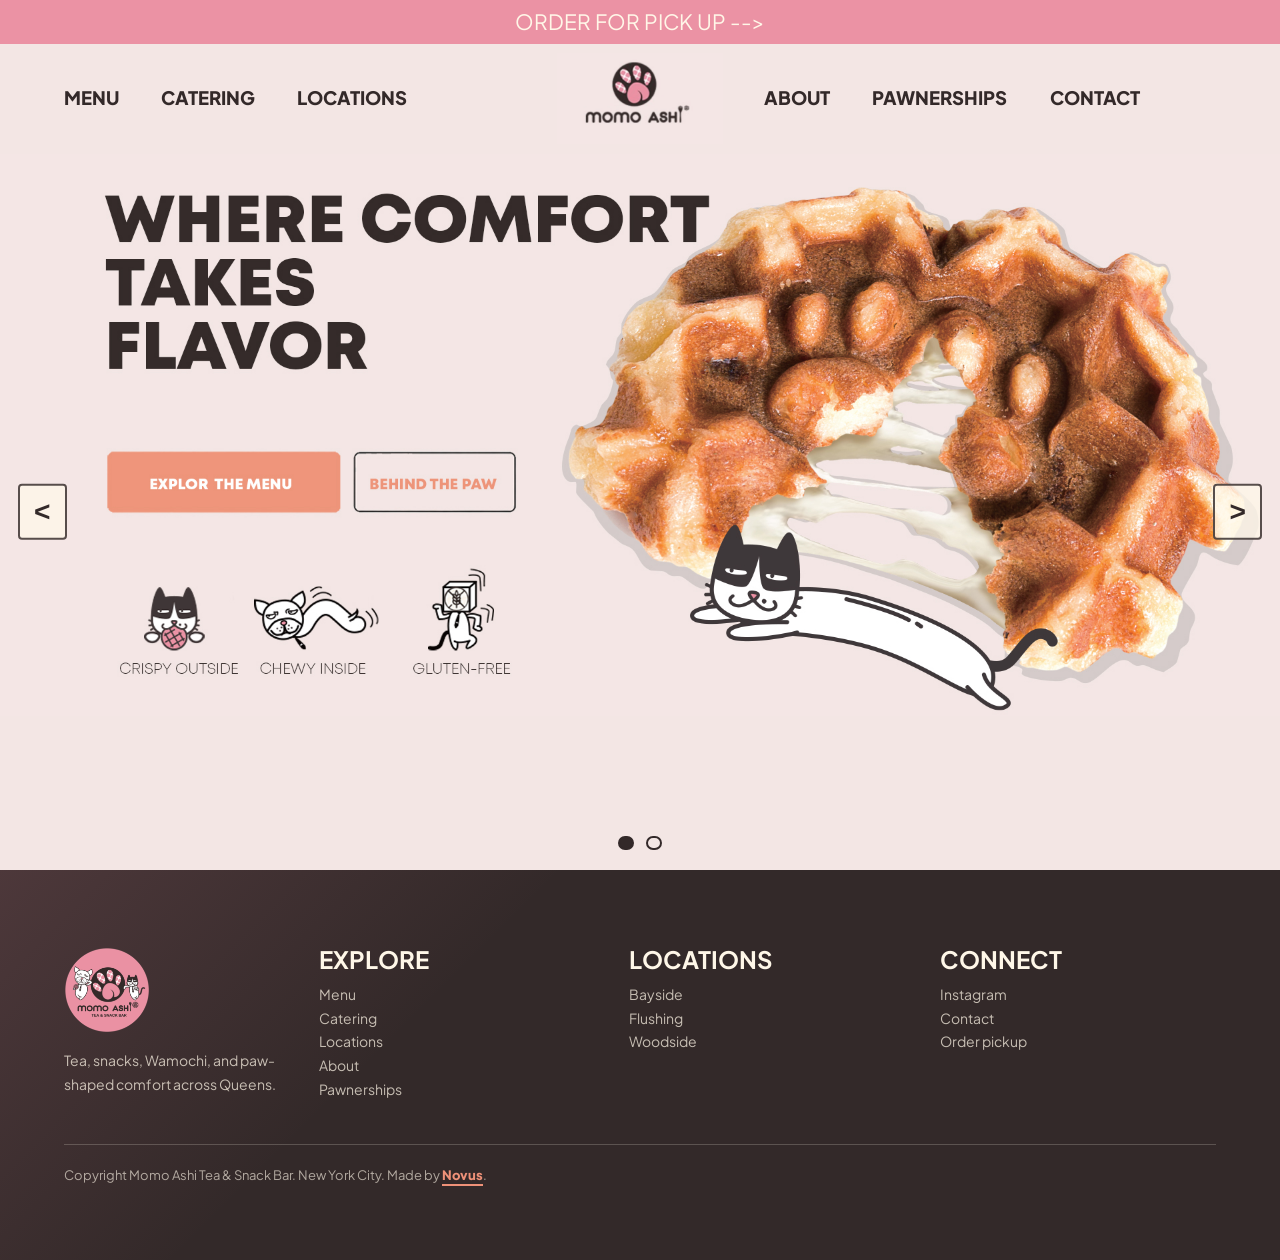
==== commit 8c8efc02: "feat: refine momo pages" ====
--- a/index.html
+++ b/index.html
@@ -73,6 +73,15 @@
       transition: opacity 500ms ease;
     }
 
+    .reference-slide::after {
+      content: "";
+      position: absolute;
+      inset: 0;
+      z-index: 2;
+      pointer-events: none;
+      background: transparent;
+    }
+
     .reference-slide.is-active {
       opacity: 1;
       visibility: visible;
@@ -80,9 +89,8 @@
 
     .reference-slide img {
       width: 100%;
-      height: calc(100% + clamp(132px, 12vw, 230px));
-      object-fit: cover;
-      object-position: center top;
+      height: auto;
+      max-width: none;
       transform: translateY(calc(clamp(132px, 12vw, 230px) * -1));
     }
 
@@ -175,6 +183,11 @@
       white-space: nowrap;
     }
 
+    .hero-carousel[data-slide="1"] .primary-cta,
+    .hero-carousel[data-slide="1"] .secondary-cta {
+      display: none;
+    }
+
     @media (prefers-reduced-motion: reduce) {
       *,
       *::before,
@@ -193,20 +206,74 @@
       }
 
       .reference-slide img {
-        height: 100%;
-        transform: none;
-        object-position: 52% center;
+        width: 100%;
+        height: calc(100% + 150px);
+        transform: translateY(-150px);
+        object-fit: cover;
+        object-position: right top;
+      }
+
+      .reference-slide::after {
+        background: linear-gradient(90deg, rgba(243, 230, 228, .94) 0%, rgba(243, 230, 228, .72) 48%, rgba(243, 230, 228, .08) 100%);
       }
 
       .primary-cta,
       .secondary-cta {
-        top: auto;
-        bottom: 17%;
+        top: 376px;
+        bottom: auto;
         height: 54px;
-      }
-
-      .primary-cta { left: 8%; width: 48%; }
-      .secondary-cta { left: 58%; width: 34%; }
+        display: inline-flex;
+        align-items: center;
+        justify-content: center;
+        border: 3px solid var(--pearl-black);
+        border-radius: 6px;
+        background: var(--salmon, #EF9178);
+        color: var(--warm-cream);
+        font-family: "Arial Black", "Plus Jakarta Sans", Impact, sans-serif;
+        font-size: 15px;
+        text-indent: 0;
+        text-decoration: none;
+        text-transform: uppercase;
+      }
+
+      .primary-cta { left: 22px; width: calc(100% - 44px); }
+      .secondary-cta {
+        left: 22px;
+        top: 442px;
+        width: calc(100% - 44px);
+        background: rgba(243, 230, 228, .72);
+        color: var(--pearl-black);
+      }
+
+      .semantic-copy {
+        position: absolute;
+        left: 22px;
+        top: 56px;
+        z-index: 6;
+        width: min(310px, calc(100% - 44px));
+        height: auto;
+        overflow: visible;
+        clip: auto;
+        white-space: normal;
+      }
+
+      .semantic-copy h1,
+      .semantic-copy h2 {
+        margin: 0;
+        color: var(--pearl-black);
+        font-family: "Arial Black", "Plus Jakarta Sans", Impact, sans-serif;
+        font-size: clamp(42px, 12.8vw, 50px);
+        line-height: .98;
+        text-transform: uppercase;
+      }
+
+      .semantic-copy p {
+        max-width: 280px;
+        margin: 18px 0 0;
+        color: #5D4A47;
+        font-size: 16px;
+        line-height: 1.4;
+      }
 
       .carousel-control {
         position: fixed;
@@ -326,6 +393,7 @@
 
     function showSlide(index) {
       currentSlide = (index + slides.length) % slides.length;
+      carousel.dataset.slide = String(currentSlide);
       slides.forEach((slide, slideIndex) => {
         slide.classList.toggle("is-active", slideIndex === currentSlide);
       });
--- a/site.css
+++ b/site.css
@@ -124,6 +124,485 @@
   display: none;
 }
 
+.editorial-page {
+  background: var(--misty-blush);
+  color: var(--pearl-black);
+}
+
+.editorial-container {
+  width: min(calc(100% - (var(--site-page-pad) * 2)), var(--site-content-max));
+  margin-inline: auto;
+}
+
+.editorial-hero {
+  width: min(calc(100% - (var(--site-page-pad) * 2)), var(--site-content-max));
+  margin-inline: auto;
+  padding-block: clamp(56px, 6.8vw, 112px) clamp(64px, 7vw, 120px);
+  display: grid;
+  grid-template-columns: minmax(0, .88fr) minmax(0, 1.12fr);
+  gap: clamp(38px, 7vw, 104px);
+  align-items: center;
+}
+
+.editorial-hero-copy {
+  min-width: 0;
+}
+
+.eyebrow,
+.section-number,
+.item-count {
+  margin: 0;
+  color: var(--momo-pink);
+  font-family: var(--display);
+  font-size: clamp(13px, 1.2vw, 18px);
+  line-height: 1;
+  text-transform: uppercase;
+}
+
+.editorial-title,
+.feature-title,
+.campaign-title {
+  margin: clamp(14px, 1.5vw, 22px) 0 0;
+  font-family: var(--display);
+  font-size: clamp(54px, 6.4vw, 108px);
+  line-height: .97;
+  text-transform: uppercase;
+}
+
+.editorial-copy {
+  max-width: 620px;
+  margin: clamp(22px, 2.8vw, 36px) 0 0;
+  color: #5D4A47;
+  font-size: clamp(17px, 1.45vw, 22px);
+  line-height: 1.45;
+}
+
+.editorial-media {
+  position: relative;
+  min-width: 0;
+  margin: 0;
+}
+
+.editorial-media img {
+  width: 100%;
+  height: auto;
+  max-height: clamp(430px, 52vw, 690px);
+  object-fit: cover;
+  object-position: center;
+  border-radius: 7px;
+  box-shadow: var(--shadow);
+}
+
+.editorial-media.is-product img {
+  object-fit: contain;
+  box-shadow: none;
+}
+
+.media-caption {
+  margin: 12px 0 0;
+  font-family: var(--display);
+  font-size: clamp(11px, .9vw, 14px);
+  line-height: 1;
+  text-align: right;
+  text-transform: uppercase;
+}
+
+.text-link-nav {
+  width: min(calc(100% - (var(--site-page-pad) * 2)), var(--site-content-max));
+  margin: 0 auto;
+  padding-block: 18px;
+  display: flex;
+  gap: clamp(18px, 3vw, 42px);
+  border-block: 1px solid var(--soft-line);
+  overflow-x: auto;
+  scrollbar-width: thin;
+}
+
+.text-link-nav a {
+  position: relative;
+  flex: 0 0 auto;
+  color: var(--pearl-black);
+  font-family: var(--display);
+  font-size: clamp(13px, 1.05vw, 16px);
+  line-height: 1;
+  text-decoration: none;
+  text-transform: uppercase;
+}
+
+.text-link-nav a::after {
+  content: "";
+  position: absolute;
+  left: 0;
+  right: 0;
+  bottom: -8px;
+  height: 3px;
+  background: var(--momo-pink);
+  transform: scaleX(0);
+  transform-origin: left;
+  transition: transform 180ms ease;
+}
+
+.text-link-nav a:hover::after,
+.text-link-nav a:focus-visible::after {
+  transform: scaleX(1);
+}
+
+.photo-break {
+  width: 100%;
+  min-height: clamp(300px, 38vw, 540px);
+  display: grid;
+  align-items: end;
+  overflow: hidden;
+  background: var(--pearl-black);
+}
+
+.photo-break::before {
+  content: "";
+  grid-area: 1 / 1;
+  align-self: stretch;
+  z-index: 1;
+  background: linear-gradient(180deg, transparent 48%, rgba(5, 6, 6, .54));
+}
+
+.photo-break img {
+  grid-area: 1 / 1;
+  width: 100%;
+  height: 100%;
+  min-height: inherit;
+  object-fit: cover;
+}
+
+.photo-break .photo-label {
+  grid-area: 1 / 1;
+  z-index: 2;
+  width: min(calc(100% - (var(--site-page-pad) * 2)), var(--site-content-max));
+  margin: 0 auto;
+  padding-bottom: clamp(24px, 4vw, 48px);
+  color: var(--warm-cream);
+  font-family: var(--display);
+  font-size: clamp(30px, 4vw, 74px);
+  line-height: 1;
+  text-transform: uppercase;
+  text-shadow: 0 2px 16px rgba(0, 0, 0, .42);
+}
+
+.menu-shell {
+  padding-block: clamp(44px, 6vw, 92px);
+}
+
+.menu-section {
+  display: grid;
+  grid-template-columns: minmax(180px, .35fr) minmax(0, 1fr);
+  gap: clamp(34px, 6vw, 92px);
+  padding-block: clamp(44px, 5vw, 78px);
+  border-top: 2px solid var(--soft-line);
+}
+
+.menu-section:first-child {
+  border-top: 0;
+  padding-top: 0;
+}
+
+.menu-section-heading {
+  position: sticky;
+  top: 20px;
+  align-self: start;
+}
+
+.menu-section-title {
+  margin: 10px 0 0;
+  font-family: var(--display);
+  font-size: clamp(34px, 4vw, 66px);
+  line-height: .96;
+  text-transform: uppercase;
+}
+
+.menu-items {
+  display: grid;
+  grid-template-columns: repeat(2, minmax(0, 1fr));
+  gap: 0 clamp(34px, 4vw, 58px);
+}
+
+.menu-row {
+  display: grid;
+  grid-template-columns: minmax(0, 1fr) auto;
+  gap: 8px 20px;
+  padding-block: 18px;
+  border-bottom: 1px solid var(--soft-line);
+}
+
+.menu-row h3 {
+  margin: 0;
+  font-size: clamp(16px, 1.15vw, 20px);
+  line-height: 1.22;
+}
+
+.menu-row p {
+  grid-column: 1 / -1;
+  margin: 0;
+  color: #6A5652;
+  font-size: 14px;
+  line-height: 1.45;
+}
+
+.menu-row .price {
+  color: var(--pearl-black);
+  font-weight: 800;
+  white-space: nowrap;
+}
+
+.feature-band {
+  padding-block: clamp(64px, 7vw, 116px);
+}
+
+.feature-band.dark {
+  background: var(--pearl-black);
+  color: var(--warm-cream);
+}
+
+.feature-band.cream {
+  background: var(--warm-cream);
+}
+
+.feature-grid,
+.service-row,
+.contact-split,
+.tote-campaign,
+.location-row {
+  width: min(calc(100% - (var(--site-page-pad) * 2)), var(--site-content-max));
+  margin-inline: auto;
+  display: grid;
+  grid-template-columns: minmax(0, 1fr) minmax(0, 1fr);
+  gap: clamp(36px, 6vw, 86px);
+  align-items: center;
+}
+
+.service-media,
+.campaign-photo,
+.contact-photo {
+  margin: 0;
+}
+
+.feature-grid .heart-art {
+  width: min(100%, 270px);
+  height: auto;
+  justify-self: center;
+  object-fit: contain;
+}
+
+.feature-band.dark .editorial-copy,
+.feature-band.dark .section-copy,
+.feature-band.dark .location-meta,
+.feature-band.dark .service-copy {
+  color: rgba(255, 247, 232, .78);
+}
+
+.service-stack {
+  display: grid;
+  gap: clamp(58px, 8vw, 118px);
+}
+
+.service-row:nth-child(even) .service-media {
+  order: 2;
+}
+
+.service-media img,
+.location-visual img,
+.contact-photo img,
+.campaign-photo img {
+  width: 100%;
+  height: clamp(330px, 38vw, 520px);
+  object-fit: cover;
+  border-radius: 7px;
+  box-shadow: var(--shadow);
+}
+
+.campaign-photo img {
+  object-fit: contain;
+  background: var(--momo-pink);
+}
+
+.contact-photo {
+  margin-top: clamp(28px, 4vw, 52px);
+}
+
+.service-title,
+.location-name {
+  margin: 8px 0 0;
+  font-family: var(--display);
+  font-size: clamp(38px, 4.7vw, 76px);
+  line-height: .96;
+  text-transform: uppercase;
+}
+
+.service-copy,
+.location-meta {
+  margin: 22px 0 0;
+  color: #5D4A47;
+  font-size: clamp(16px, 1.25vw, 20px);
+  line-height: 1.5;
+}
+
+.process-list,
+.fact-strip,
+.contact-location-list {
+  display: grid;
+  grid-template-columns: repeat(4, minmax(0, 1fr));
+  gap: 1px;
+  background: rgba(255, 247, 232, .22);
+}
+
+.process-list,
+.fact-strip {
+  margin-top: clamp(34px, 5vw, 72px);
+}
+
+.process-step,
+.fact-item,
+.contact-location {
+  padding: clamp(24px, 3vw, 38px);
+  background: var(--pearl-black);
+  color: var(--warm-cream);
+}
+
+.process-step span,
+.fact-item span {
+  display: block;
+  color: var(--momo-pink);
+  font-family: var(--display);
+  font-size: clamp(24px, 3vw, 48px);
+  line-height: 1;
+}
+
+.process-step h3,
+.fact-item h3,
+.contact-location h3 {
+  margin: 14px 0 10px;
+  font-family: var(--display);
+  font-size: clamp(18px, 1.6vw, 28px);
+  line-height: 1;
+  text-transform: uppercase;
+}
+
+.process-step p,
+.fact-item p,
+.contact-location p {
+  margin: 0;
+  color: rgba(255, 247, 232, .72);
+  font-size: 14px;
+  line-height: 1.45;
+}
+
+.quote-band {
+  padding-block: clamp(66px, 8vw, 132px);
+  background: var(--momo-pink);
+  color: var(--pearl-black);
+}
+
+.quote-band blockquote {
+  width: min(calc(100% - (var(--site-page-pad) * 2)), 980px);
+  margin: 0 auto;
+  font-family: var(--editorial);
+  font-size: clamp(42px, 5.5vw, 92px);
+  line-height: 1;
+  text-align: center;
+}
+
+.location-list {
+  display: grid;
+  gap: clamp(54px, 7vw, 104px);
+}
+
+.location-row:nth-child(even) .location-visual {
+  order: 2;
+}
+
+.location-map-panel {
+  min-height: clamp(300px, 34vw, 460px);
+  border: 2px solid rgba(51, 41, 41, .22);
+  border-radius: 7px;
+  overflow: hidden;
+  background: var(--warm-cream);
+  box-shadow: var(--shadow);
+}
+
+.location-map-panel iframe,
+.location-map-panel img {
+  width: 100%;
+  height: 100%;
+  min-height: inherit;
+  border: 0;
+  object-fit: cover;
+}
+
+.contact-split {
+  align-items: start;
+}
+
+.contact-location-list {
+  grid-template-columns: repeat(3, minmax(0, 1fr));
+  background: var(--soft-line);
+}
+
+.contact-location {
+  background: var(--warm-cream);
+  color: var(--pearl-black);
+}
+
+.contact-location p {
+  color: #5D4A47;
+}
+
+.contact-form.editorial-form {
+  padding: 0;
+  border: 0;
+  border-radius: 0;
+  background: transparent;
+  box-shadow: none;
+}
+
+.editorial-form .field {
+  gap: 10px;
+}
+
+.editorial-form .field label {
+  color: var(--warm-cream);
+  font-family: var(--display);
+  font-size: 13px;
+  letter-spacing: .08em;
+}
+
+.editorial-form .field input,
+.editorial-form .field select,
+.editorial-form .field textarea {
+  border: 0;
+  border-bottom: 2px solid rgba(255, 247, 232, .42);
+  border-radius: 0;
+  background: transparent;
+  color: var(--warm-cream);
+  padding: 12px 0 14px;
+}
+
+.editorial-form .form-note {
+  color: rgba(255, 247, 232, .7);
+}
+
+.editorial-form .form-success {
+  background: rgba(235, 146, 164, .24);
+  color: var(--warm-cream);
+}
+
+.editorial-form .field select option {
+  color: var(--pearl-black);
+}
+
+.editorial-form .field input:focus,
+.editorial-form .field select:focus,
+.editorial-form .field textarea:focus {
+  outline: 0;
+  border-color: var(--momo-pink);
+}
+
 .page-hero {
   width: min(100%, 1920px);
   margin: 0 auto;
@@ -830,9 +1309,9 @@
 }
 
 .site-footer {
-  width: min(100%, 1920px);
-  margin: 0 auto;
-  padding: clamp(54px, 6vw, 92px) clamp(30px, 8vw, 150px);
+  width: 100%;
+  margin: 0;
+  padding: clamp(54px, 6vw, 92px) 0;
   background:
     linear-gradient(135deg, rgba(235, 146, 164, .14), transparent 34%),
     var(--pearl-black);
@@ -840,6 +1319,8 @@
 }
 
 .footer-grid {
+  width: min(calc(100% - (var(--site-page-pad) * 2)), var(--site-content-max));
+  margin-inline: auto;
   display: grid;
   grid-template-columns: minmax(220px, .8fr) repeat(3, minmax(160px, 1fr));
   gap: 34px;
@@ -882,6 +1363,8 @@
 }
 
 .footer-bottom {
+  width: min(calc(100% - (var(--site-page-pad) * 2)), var(--site-content-max));
+  margin-inline: auto;
   margin-top: 42px;
   padding-top: 22px;
   border-top: 1px solid rgba(255, 247, 232, .2);
@@ -941,7 +1424,13 @@
   }
 
   .page-hero,
-  .split-layout {
+  .split-layout,
+  .editorial-hero,
+  .feature-grid,
+  .service-row,
+  .contact-split,
+  .tote-campaign,
+  .location-row {
     grid-template-columns: 1fr;
   }
 
@@ -952,12 +1441,29 @@
   .origin-grid,
   .founders-grid,
   .contact-layout,
-  .form-row {
+  .form-row,
+  .process-list,
+  .fact-strip,
+  .contact-location-list {
     grid-template-columns: 1fr;
   }
 
-  .menu-list {
+  .menu-list,
+  .menu-items {
     grid-template-columns: 1fr;
+  }
+
+  .menu-section {
+    grid-template-columns: 1fr;
+  }
+
+  .menu-section-heading {
+    position: static;
+  }
+
+  .service-row:nth-child(even) .service-media,
+  .location-row:nth-child(even) .location-visual {
+    order: initial;
   }
 
   .location-feature-card {
@@ -1083,4 +1589,85 @@
 
   .page-title { font-size: clamp(46px, 14vw, 70px); }
   .button { width: 100%; }
-}
+
+  .editorial-hero,
+  .editorial-container,
+  .text-link-nav,
+  .feature-grid,
+  .service-row,
+  .contact-split,
+  .tote-campaign,
+  .location-row,
+  .photo-break .photo-label,
+  .quote-band blockquote,
+  .footer-grid,
+  .footer-bottom {
+    width: calc(100% - (var(--site-page-pad) * 2));
+  }
+
+  .editorial-hero {
+    padding-block: 48px 58px;
+  }
+
+  .editorial-title,
+  .feature-title,
+  .campaign-title {
+    font-size: clamp(44px, 14vw, 62px);
+  }
+
+  .editorial-media img,
+  .service-media img,
+  .location-visual img,
+  .contact-photo img,
+  .campaign-photo img {
+    height: auto;
+    max-height: none;
+    aspect-ratio: 1 / 1.08;
+  }
+
+  .editorial-media.is-product img {
+    aspect-ratio: auto;
+  }
+
+  .photo-break {
+    min-height: 330px;
+  }
+
+  .menu-shell,
+  .feature-band {
+    padding-block: 54px;
+  }
+
+  .menu-section {
+    padding-block: 42px;
+  }
+
+  .menu-row {
+    grid-template-columns: minmax(0, 1fr) auto;
+    gap: 8px 14px;
+  }
+
+  .service-title,
+  .location-name {
+    font-size: clamp(38px, 13vw, 56px);
+  }
+
+  .process-step,
+  .fact-item,
+  .contact-location {
+    padding: 24px 0;
+  }
+
+  .contact-location {
+    background: transparent;
+  }
+
+  .contact-location-list {
+    background: transparent;
+    border-block: 1px solid var(--soft-line);
+  }
+
+  .footer-grid {
+    gap: 28px;
+  }
+}
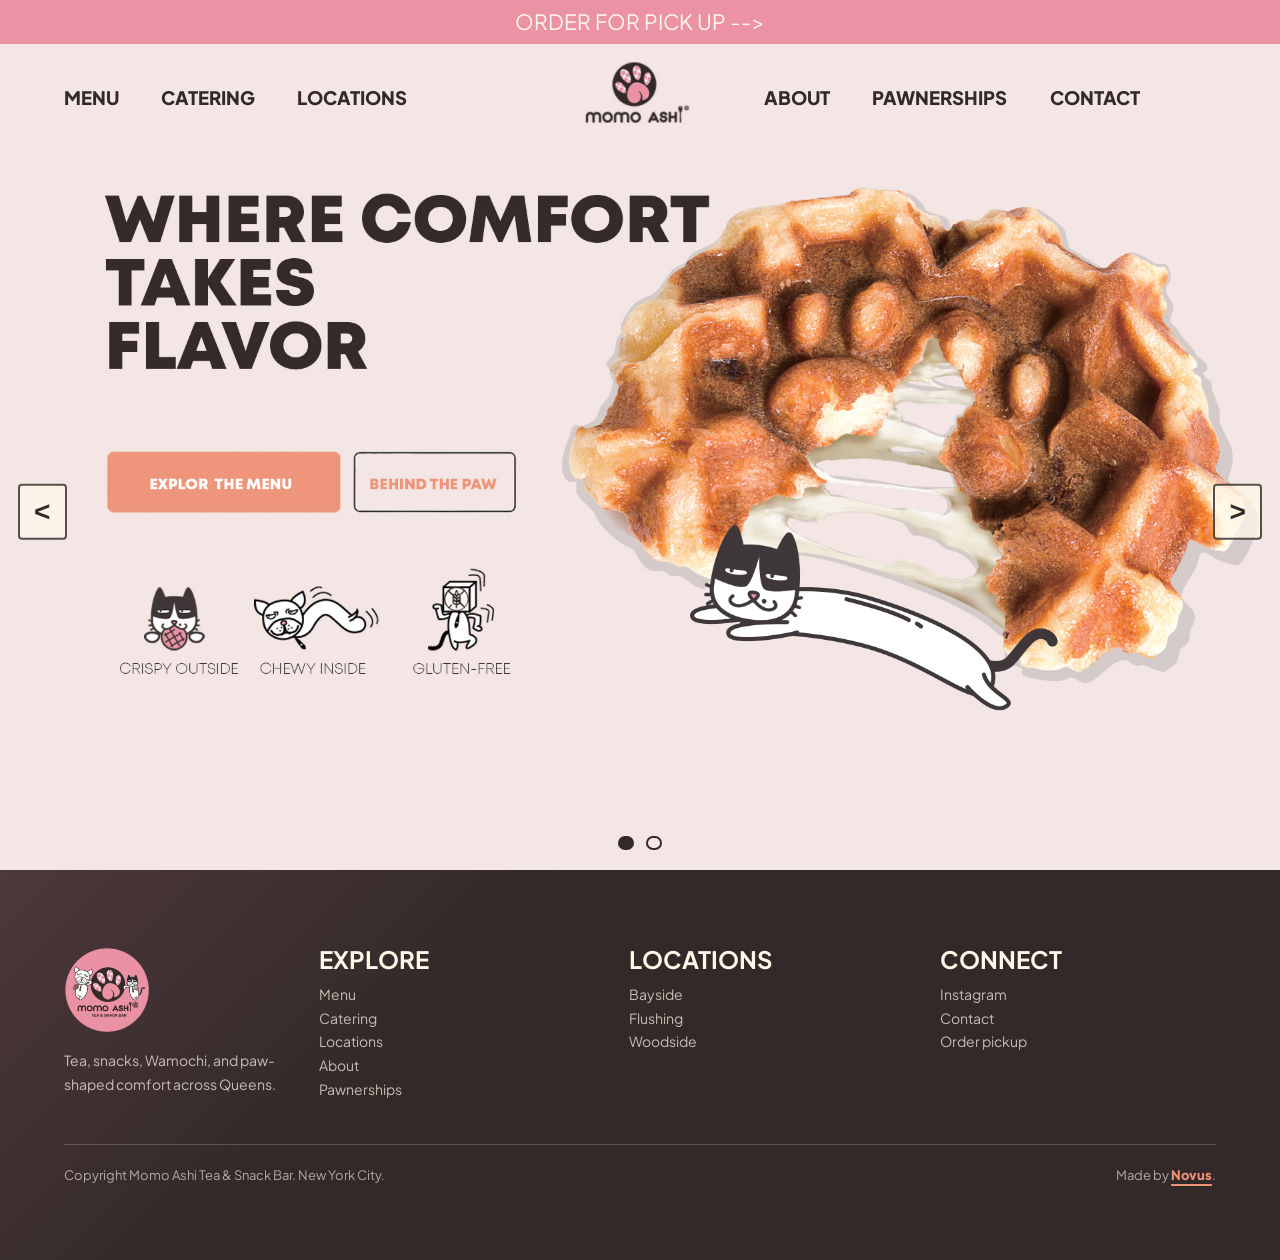
==== commit c1b4f24a: "fix: align footer and location details" ====
--- a/index.html
+++ b/index.html
@@ -129,8 +129,8 @@
       transform: scaleX(1);
     }
 
-    .primary-cta { left: 8.2%; top: 52.8%; width: 18.5%; height: 11.2%; }
-    .secondary-cta { left: 27.3%; top: 52.8%; width: 13.7%; height: 11.2%; }
+    .primary-cta { left: 8.3%; top: 41.6%; width: 18.4%; height: 8.8%; }
+    .secondary-cta { left: 27.6%; top: 41.6%; width: 12.7%; height: 8.8%; }
 
     .carousel-control {
       position: absolute;
@@ -377,7 +377,7 @@
         </ul>
       </div>
     </div>
-    <div class="footer-bottom">Copyright Momo Ashi Tea &amp; Snack Bar. New York City. Made by <a href="https://www.novusnyc.org/" target="_blank" rel="noopener">Novus</a>.</div>
+    <div class="footer-bottom"><span>Copyright Momo Ashi Tea &amp; Snack Bar. New York City.</span><span class="site-credit">Made by <a href="https://www.novusnyc.org/" target="_blank" rel="noopener">Novus</a>.</span></div>
   </footer>
 
   <script>
--- a/site.css
+++ b/site.css
@@ -510,7 +510,16 @@
 
 .location-list {
   display: grid;
-  gap: clamp(54px, 7vw, 104px);
+  gap: 0;
+}
+
+.location-row:not(:last-child) {
+  padding-bottom: clamp(54px, 7vw, 104px);
+  border-bottom: 1px solid rgba(255, 247, 232, .24);
+}
+
+.location-row + .location-row {
+  padding-top: clamp(54px, 7vw, 104px);
 }
 
 .location-row:nth-child(even) .location-visual {
@@ -1370,6 +1379,15 @@
   border-top: 1px solid rgba(255, 247, 232, .2);
   color: rgba(255, 247, 232, .62);
   font-size: 13px;
+  display: grid;
+  grid-template-columns: minmax(0, 1fr) auto;
+  gap: 18px;
+  align-items: center;
+}
+
+.site-credit {
+  justify-self: end;
+  text-align: right;
 }
 
 .footer-bottom a {
@@ -1670,4 +1688,8 @@
   .footer-grid {
     gap: 28px;
   }
-}
+
+  .footer-bottom {
+    grid-template-columns: 1fr;
+  }
+}
